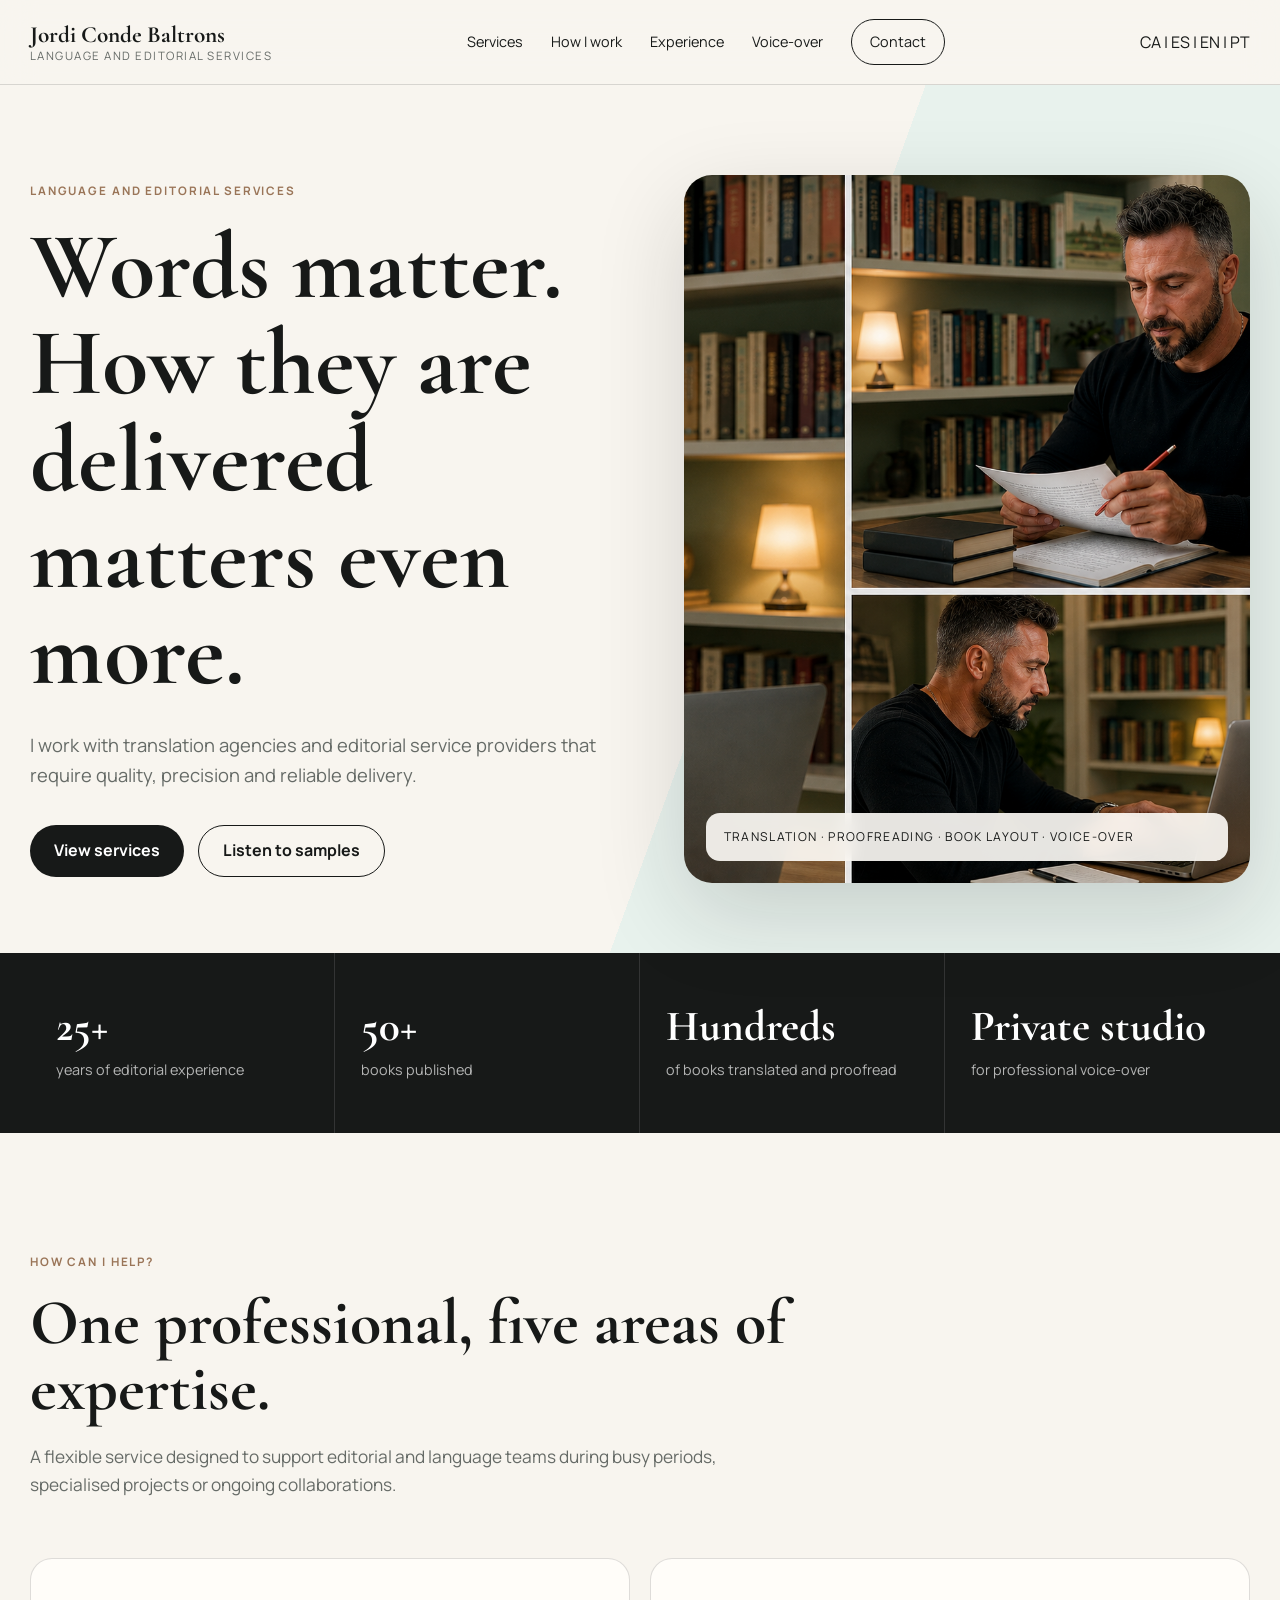
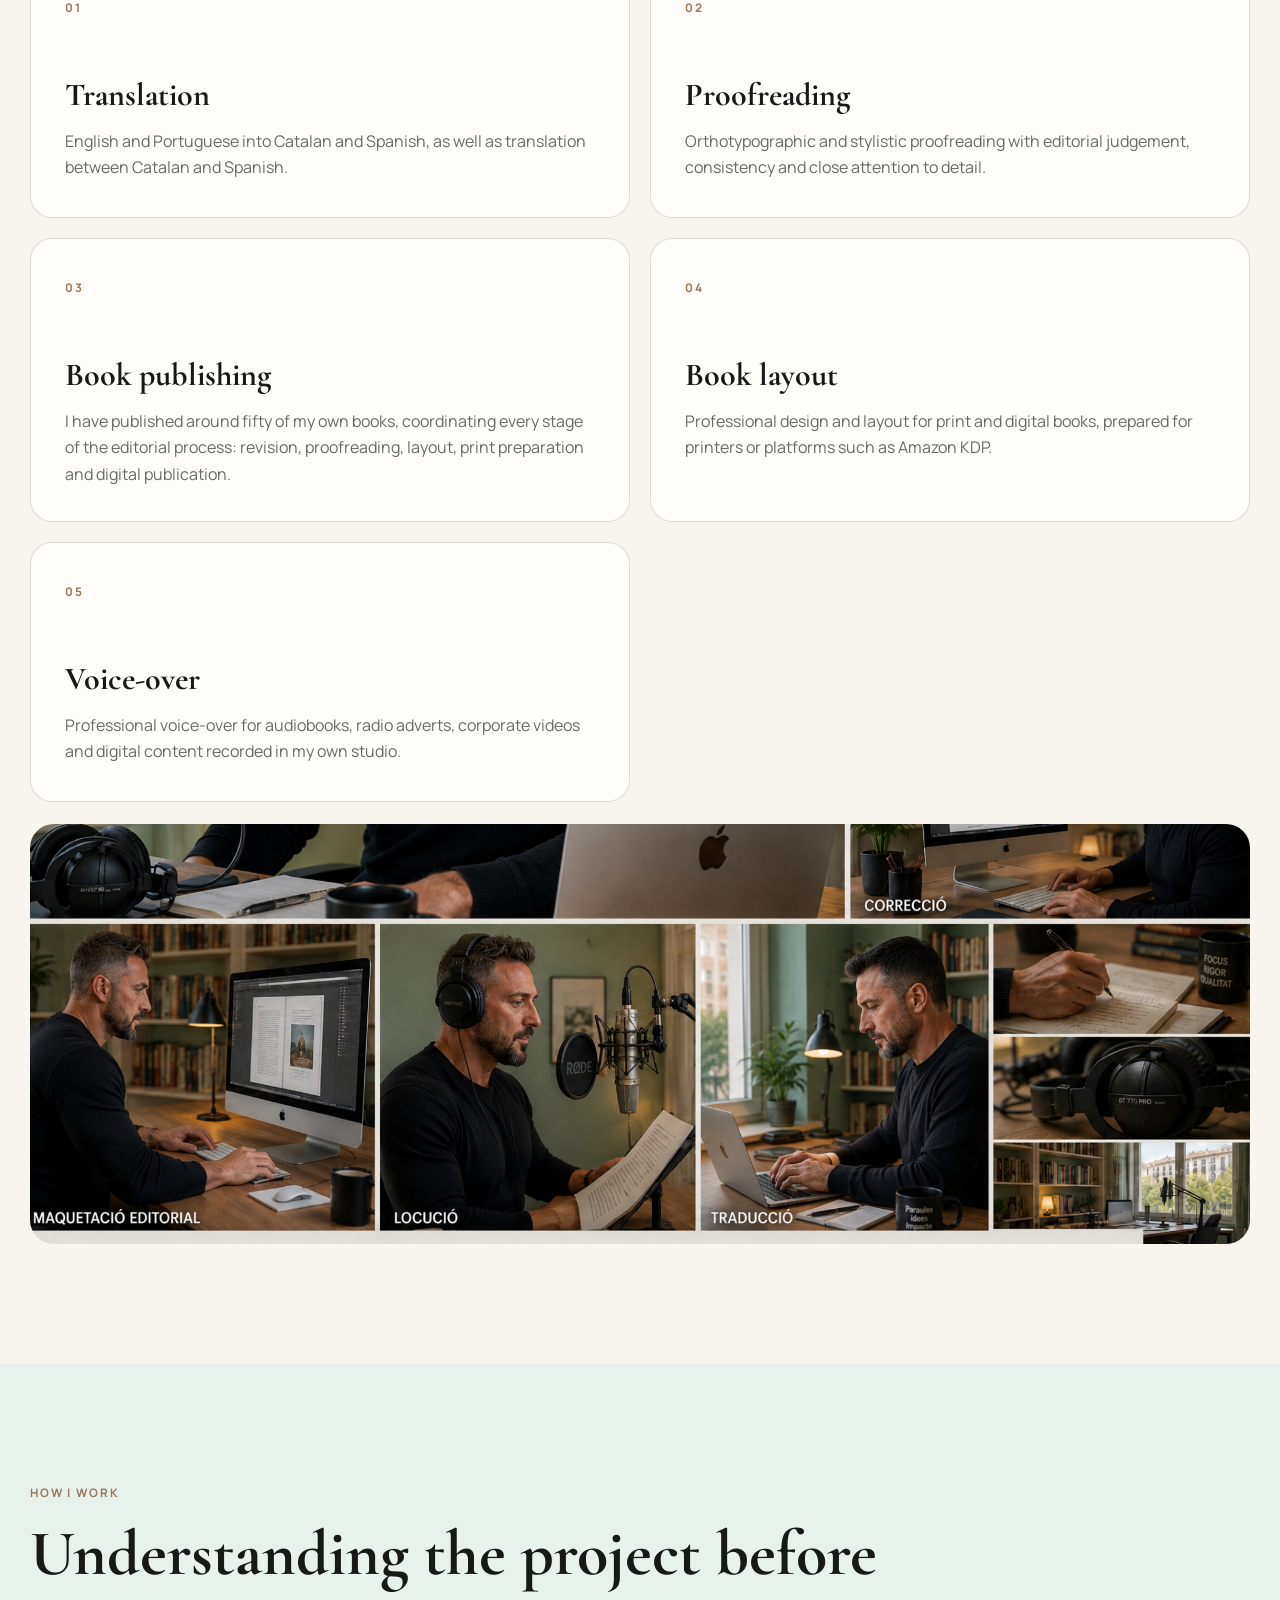
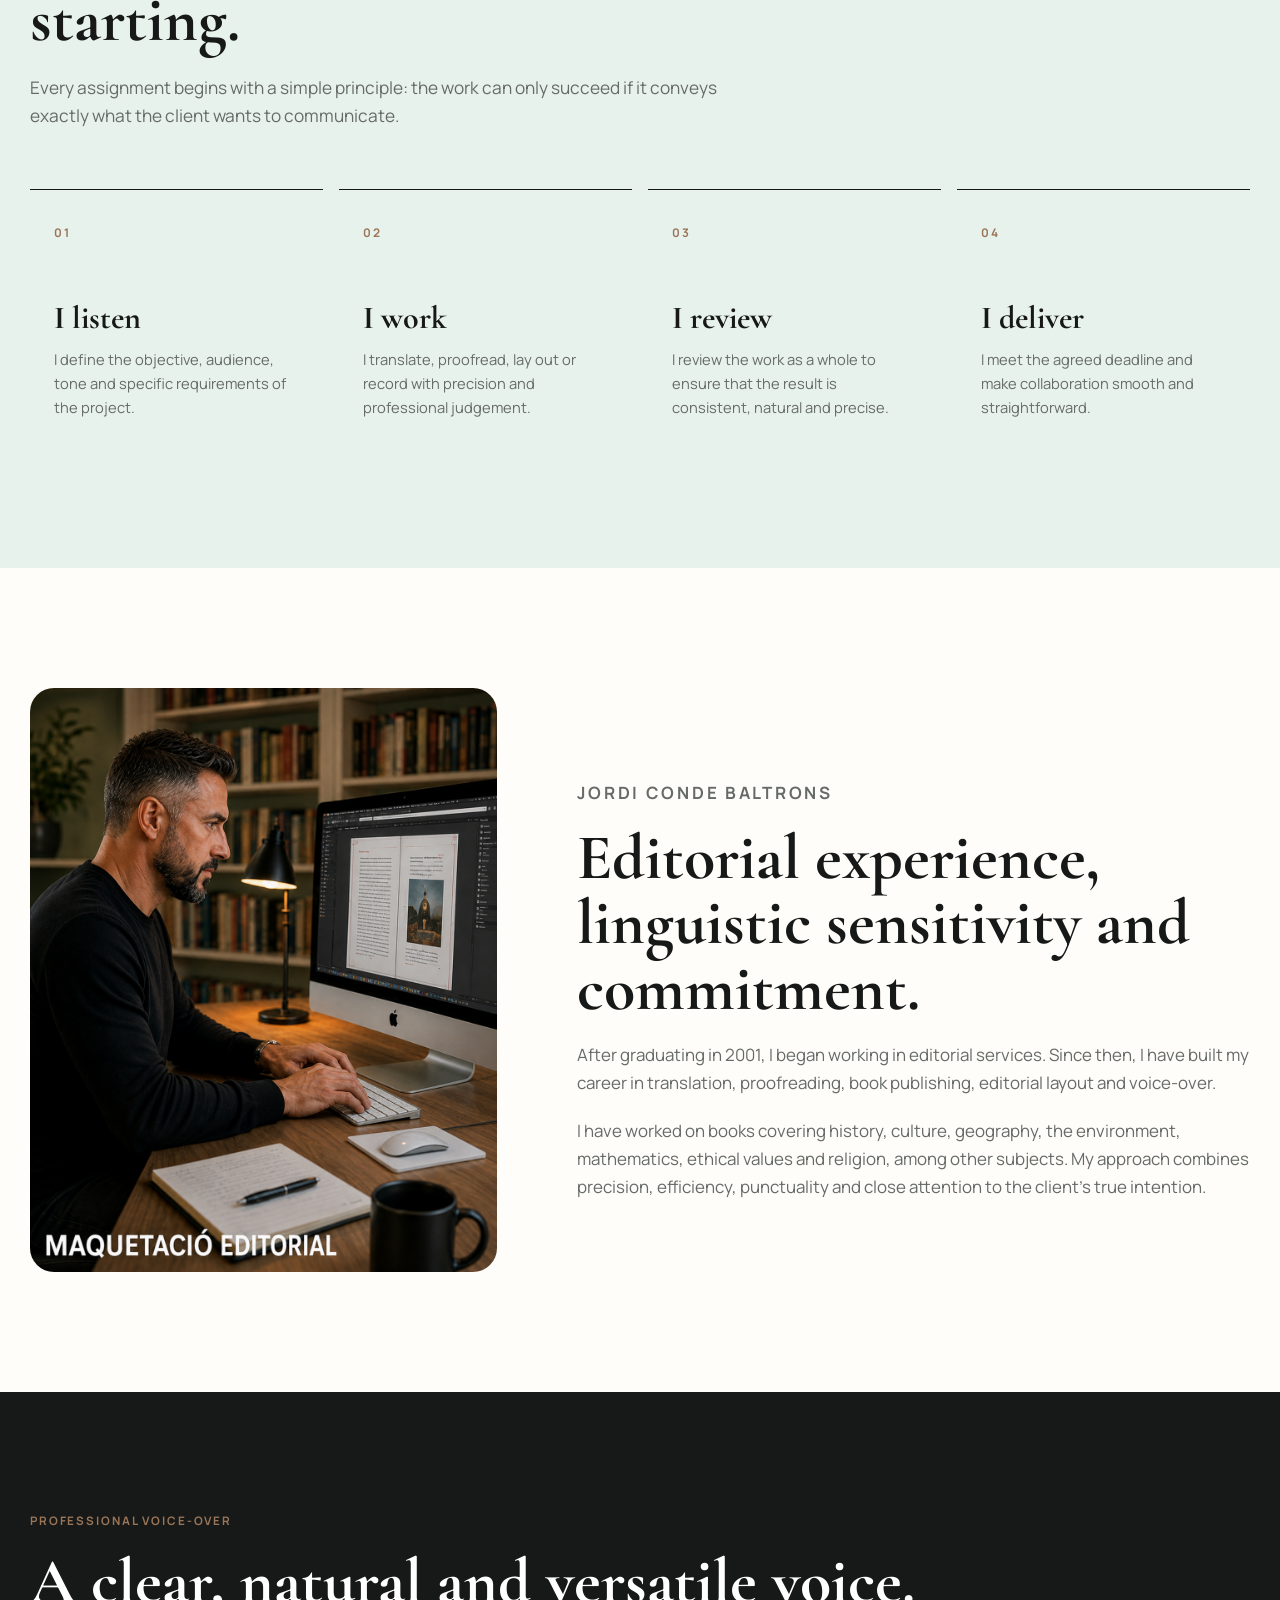
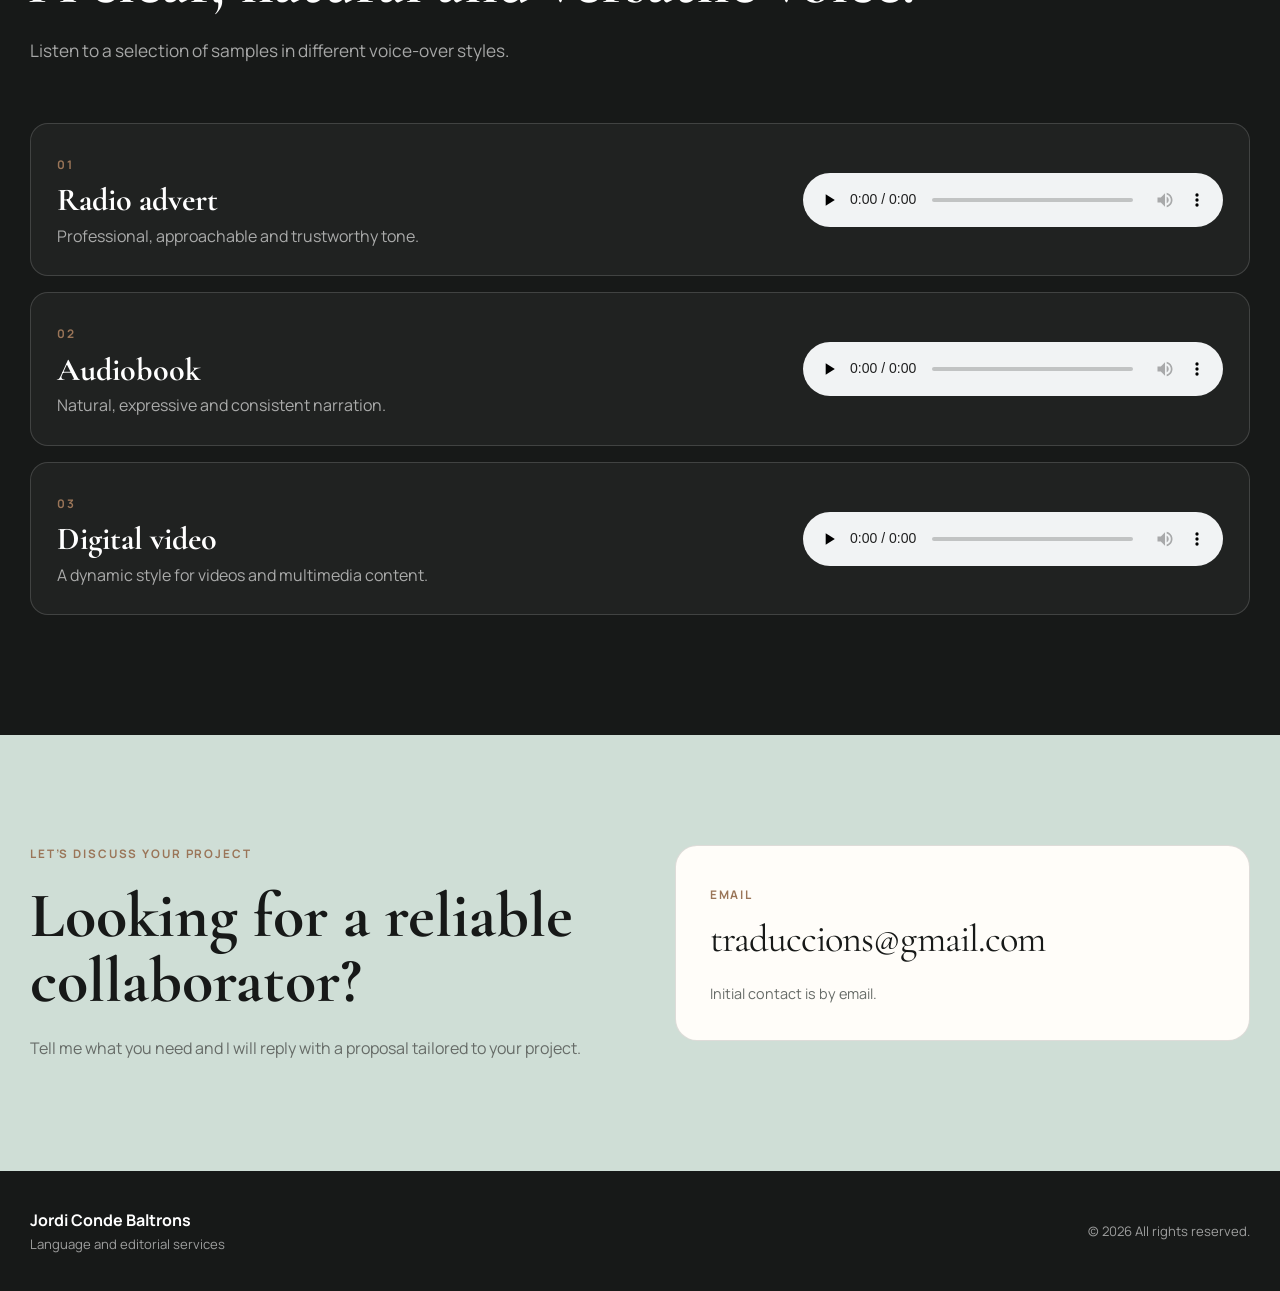
==== en/index.html @ 75cfbef2 "Add files via upload" ====
<!DOCTYPE html>

<html lang="en"><head><meta charset="utf-8"/><meta content="width=device-width,initial-scale=1" name="viewport"/><meta content="Jordi Conde Baltrons. Language and editorial services for agencies: translation, proofreading, book layout and professional voice-over." name="description"/><title>Jordi Conde Baltrons | Language and editorial services</title><link href="https://fonts.googleapis.com" rel="preconnect"/><link crossorigin="" href="https://fonts.gstatic.com" rel="preconnect"/><link href="https://fonts.googleapis.com/css2?family=Cormorant+Garamond:wght@500;600;700&amp;family=Manrope:wght@400;500;600;700&amp;display=swap" rel="stylesheet"/><link href="../styles.css" rel="stylesheet"/></head><body>
<header class="header"><div class="wrap nav"><a class="identity" href="#inici"><strong>Jordi Conde Baltrons</strong><span>Language and editorial services</span></a><button aria-expanded="false" aria-label="Open menu" class="menu-button">Menu</button><nav class="menu"><a href="#serveis">Services</a><a href="#metode">How I work</a><a href="#perfil-professional">Experience</a><a href="#veu">Voice-over</a><a class="menu-contact" href="#contacte">Contact</a></nav><div aria-label="Language selector" class="lang-selector"><a href="../index.html">CA</a> | <a href="../es/index.html">ES</a> | <a aria-current="page" class="active" href="index.html">EN</a> | <a href="../pt/index.html">PT</a></div></div></header>
<main><section class="hero" id="inici"><div class="wrap hero-grid"><div class="hero-copy reveal"><p class="kicker">Language and editorial services</p><h1>Words matter.<br/>How they are delivered matters even more.</h1><p class="hero-intro">I work with translation agencies and editorial service providers that require quality, precision and reliable delivery.</p><div class="actions"><a class="btn primary" href="#serveis">View services</a><a class="btn secondary" href="#veu">Listen to samples</a></div></div><figure class="hero-image reveal"><img alt="Jordi Conde Baltrons working in a voice-over and editing studio" src="../assets/hero-studio.png"/><figcaption>Translation · Proofreading · Book layout · Voice-over</figcaption></figure></div></section>
<section class="proof"><div class="wrap proof-grid"><article><strong>25+</strong><span>years of editorial experience</span></article><article><strong>50+</strong><span>books published</span></article><article><strong>Hundreds</strong><span>of books translated and proofread</span></article><article><strong>Private studio</strong><span>for professional voice-over</span></article></div></section>
<section class="section" id="serveis"><div class="wrap"><div class="section-head reveal"><p class="kicker">How can I help?</p><h2>One professional, five areas of expertise.</h2><p>A flexible service designed to support editorial and language teams during busy periods, specialised projects or ongoing collaborations.</p></div><div class="service-grid"><article class="service-card reveal"><span>01</span><h3>Translation</h3><p>English and Portuguese into Catalan and Spanish, as well as translation between Catalan and Spanish.</p></article><article class="service-card reveal"><span>02</span><h3>Proofreading</h3><p>Orthotypographic and stylistic proofreading with editorial judgement, consistency and close attention to detail.</p></article><article class="service-card reveal"><span>03</span><h3>Book publishing</h3><p>I have published around fifty of my own books, coordinating every stage of the editorial process: revision, proofreading, layout, print preparation and digital publication.</p></article><article class="service-card reveal"><span>04</span><h3>Book layout</h3><p>Professional design and layout for print and digital books, prepared for printers or platforms such as Amazon KDP.</p></article><article class="service-card reveal"><span>05</span><h3>Voice-over</h3><p>Professional voice-over for audiobooks, radio adverts, corporate videos and digital content recorded in my own studio.</p></article></div><figure class="wide-image reveal"><img alt="Translation, proofreading, book layout and voice-over" src="../assets/services-collage.png"/></figure></div></section>
<section class="section method" id="metode"><div class="wrap"><div class="section-head reveal"><p class="kicker">How I work</p><h2>Understanding the project before starting.</h2><p>Every assignment begins with a simple principle: the work can only succeed if it conveys exactly what the client wants to communicate.</p></div><div class="steps"><article class="step reveal"><span>01</span><h3>I listen</h3><p>I define the objective, audience, tone and specific requirements of the project.</p></article><article class="step reveal"><span>02</span><h3>I work</h3><p>I translate, proofread, lay out or record with precision and professional judgement.</p></article><article class="step reveal"><span>03</span><h3>I review</h3><p>I review the work as a whole to ensure that the result is consistent, natural and precise.</p></article><article class="step reveal"><span>04</span><h3>I deliver</h3><p>I meet the agreed deadline and make collaboration smooth and straightforward.</p></article></div></div></section>
<section class="section about" id="perfil-professional"><div class="wrap about-grid"><figure class="portrait reveal"><img alt="Jordi Conde Baltrons working on an editorial project" src="../assets/jordi-portrait.png"/></figure><div class="about-copy reveal"><p class="kicker">Jordi Conde Baltrons</p><h2>Editorial experience, linguistic sensitivity and commitment.</h2><p>After graduating in 2001, I began working in editorial services. Since then, I have built my career in translation, proofreading, book publishing, editorial layout and voice-over.</p><p>I have worked on books covering history, culture, geography, the environment, mathematics, ethical values and religion, among other subjects. My approach combines precision, efficiency, punctuality and close attention to the client’s true intention.</p></div></div></section>
<section class="section voice" id="veu"><div class="wrap"><div class="section-head reveal"><p class="kicker">Professional voice-over</p><h2>A clear, natural and versatile voice.</h2><p>Listen to a selection of samples in different voice-over styles.</p></div><div class="audio-grid"><article class="audio-card reveal"><div><span>01</span><h3>Radio advert</h3><p>Professional, approachable and trustworthy tone.</p></div><audio controls="" preload="none"><source src="../audio/radio.mp3" type="audio/mpeg"/></audio></article><article class="audio-card reveal"><div><span>02</span><h3>Audiobook</h3><p>Natural, expressive and consistent narration.</p></div><audio controls="" preload="none"><source src="../audio/audiollibre.mp3" type="audio/mpeg"/></audio></article><article class="audio-card reveal"><div><span>03</span><h3>Digital video</h3><p>A dynamic style for videos and multimedia content.</p></div><audio controls="" preload="none"><source src="../audio/videodigital.mp3" type="audio/mpeg"/></audio></article></div></div></section>
<section class="contact" id="contacte"><div class="wrap contact-grid"><div class="reveal"><p class="kicker">Let’s discuss your project</p><h2>Looking for a reliable collaborator?</h2><p>Tell me what you need and I will reply with a proposal tailored to your project.</p></div><div class="contact-card reveal"><span>Email</span><a href="mailto:traduccions@gmail.com">traduccions@gmail.com</a><p>Initial contact is by email.</p></div></div></section></main>
<footer><div class="wrap footer-inner"><div><strong>Jordi Conde Baltrons</strong><span>Language and editorial services</span></div><p>© <span id="year"></span> All rights reserved.</p></div></footer><script src="../script.js"></script></body></html>
---- styles.css ----
:root{--mint:#e8f2ed;--mint-deep:#cfded6;--paper:#f8f5ef;--white:#fffdf9;--ink:#171918;--muted:#666b67;--bronze:#9a7558;--line:rgba(23,25,24,.14);--max:1220px}*{box-sizing:border-box;margin:0;padding:0}html{scroll-behavior:smooth}body{font-family:Manrope,system-ui,sans-serif;background:var(--paper);color:var(--ink);line-height:1.65}img{display:block;width:100%}a{color:inherit;text-decoration:none}.wrap{width:min(calc(100% - 40px),var(--max));margin:auto}.header{position:sticky;top:0;z-index:50;background:rgba(248,245,239,.88);backdrop-filter:blur(16px);border-bottom:1px solid var(--line)}.nav{min-height:84px;display:flex;justify-content:space-between;align-items:center;gap:30px}.identity{display:flex;flex-direction:column;line-height:1.15}.identity strong{font-family:"Cormorant Garamond",serif;font-size:1.45rem}.identity span{font-size:.72rem;text-transform:uppercase;letter-spacing:.13em;color:var(--muted)}.menu{display:flex;align-items:center;gap:28px;font-size:.9rem}.menu a{transition:.2s}.menu a:hover{color:var(--bronze)}.menu-contact{border:1px solid var(--ink);border-radius:999px;padding:10px 18px}.menu-button{display:none;background:transparent;border:0;font:inherit;font-weight:700}.hero{padding:90px 0 70px;background:linear-gradient(110deg,var(--paper) 0 58%,var(--mint) 58% 100%)}.hero-grid{display:grid;grid-template-columns:1.02fr .98fr;gap:64px;align-items:center}.kicker{text-transform:uppercase;letter-spacing:.16em;font-weight:700;font-size:.73rem;color:var(--bronze);margin-bottom:18px}h1,h2,h3{font-family:"Cormorant Garamond",serif;line-height:1.02}h1{font-size:clamp(3.8rem,7.4vw,7.3rem);max-width:840px;margin-bottom:28px}h2{font-size:clamp(2.8rem,5vw,5rem);max-width:890px}h3{font-size:2rem}.hero-intro{font-size:1.15rem;color:var(--muted);max-width:650px}.actions{display:flex;gap:14px;flex-wrap:wrap;margin-top:34px}.btn{display:inline-flex;align-items:center;justify-content:center;min-height:52px;padding:0 24px;border-radius:999px;font-weight:700;transition:.2s}.btn:hover{transform:translateY(-2px)}.primary{background:var(--ink);color:white}.secondary{border:1px solid var(--ink)}.hero-image{position:relative}.hero-image img{aspect-ratio:4/5;object-fit:cover;border-radius:28px;box-shadow:0 30px 90px rgba(23,25,24,.16)}.hero-image figcaption{position:absolute;left:22px;right:22px;bottom:22px;background:rgba(255,253,249,.9);backdrop-filter:blur(8px);padding:14px 18px;border-radius:14px;font-size:.76rem;text-transform:uppercase;letter-spacing:.11em}.proof{background:var(--ink);color:white}.proof-grid{display:grid;grid-template-columns:repeat(4,1fr)}.proof article{min-height:180px;padding:38px 26px;border-right:1px solid rgba(255,255,255,.12);display:flex;flex-direction:column;justify-content:center}.proof article:last-child{border-right:0}.proof strong{font-family:"Cormorant Garamond",serif;font-size:2.7rem;line-height:1}.proof span{margin-top:10px;color:rgba(255,255,255,.68);font-size:.9rem}.section{padding:120px 0}.section-head{max-width:900px;margin-bottom:58px}.section-head>p:last-child{max-width:700px;margin-top:22px;color:var(--muted);font-size:1.08rem}.service-grid{display:grid;grid-template-columns:repeat(2,1fr);gap:20px}.service-card{background:var(--white);border:1px solid var(--line);border-radius:22px;padding:34px;min-height:260px}.service-card>span,.step>span,.audio-card span{font-size:.74rem;letter-spacing:.14em;color:var(--bronze);font-weight:700}.service-card h3{margin:60px 0 16px}.service-card p{color:var(--muted)}.wide-image{margin-top:22px;border-radius:24px;overflow:hidden}.wide-image img{height:420px;object-fit:cover}.method{background:var(--mint)}.steps{display:grid;grid-template-columns:repeat(4,1fr);gap:16px}.step{padding:28px 24px;border-top:1px solid var(--ink)}.step h3{margin:58px 0 12px}.step p{color:var(--muted);font-size:.92rem}.about{background:var(--white)}.about-grid{display:grid;grid-template-columns:.82fr 1.18fr;gap:80px;align-items:center}.portrait img{aspect-ratio:4/5;object-fit:cover;border-radius:24px}.about-copy p{font-size:1.06rem;color:var(--muted);margin-top:20px}.about-copy a{text-decoration:underline;text-underline-offset:3px}.voice{background:var(--ink);color:white}.voice .section-head>p:last-child{color:rgba(255,255,255,.62)}.audio-grid{display:grid;gap:16px}.audio-card{display:grid;grid-template-columns:1fr minmax(280px,420px);gap:30px;align-items:center;border:1px solid rgba(255,255,255,.15);border-radius:18px;padding:26px;background:rgba(255,255,255,.04)}.audio-card h3{margin:8px 0 6px}.audio-card p{color:rgba(255,255,255,.62)}audio{width:100%}.contact{padding:110px 0;background:var(--mint-deep)}.contact-grid{display:grid;grid-template-columns:1fr 1fr;gap:70px;align-items:start}.contact-grid>div>p:last-child{margin-top:22px;max-width:610px;color:var(--muted)}.contact-card{background:var(--white);border:1px solid var(--line);border-radius:22px;padding:34px}.contact-card span{font-size:.74rem;text-transform:uppercase;letter-spacing:.14em;color:var(--bronze);font-weight:700}.contact-card a{font-family:"Cormorant Garamond",serif;font-size:clamp(1.45rem,3vw,3rem);line-height:1.08;letter-spacing:-.025em;display:block;margin:12px 0 18px;white-space:nowrap}.contact-card p{color:var(--muted);font-size:.9rem}footer{background:var(--ink);color:white}.footer-inner{min-height:120px;display:flex;align-items:center;justify-content:space-between;gap:30px}.footer-inner div{display:flex;flex-direction:column}.footer-inner span,.footer-inner p{color:rgba(255,255,255,.58);font-size:.82rem}.reveal{opacity:0;transform:translateY(18px);transition:opacity .75s ease,transform .75s ease}.reveal.visible{opacity:1;transform:none}@media(max-width:900px){.hero{background:var(--paper)}.hero-grid,.about-grid,.contact-grid{grid-template-columns:1fr}.proof-grid{grid-template-columns:repeat(2,1fr)}.service-grid{grid-template-columns:1fr}.steps{grid-template-columns:repeat(2,1fr)}.audio-card{grid-template-columns:1fr}.menu{display:none;position:absolute;top:88px;left:20px;right:20px;flex-direction:column;align-items:stretch;background:var(--white);border:1px solid var(--line);padding:22px;border-radius:18px}.menu.open{display:flex}.menu-button{display:block}}@media(max-width:560px){.wrap{width:min(calc(100% - 28px),var(--max))}.hero,.section{padding:78px 0}h1{font-size:3.7rem}.proof-grid,.steps{grid-template-columns:1fr}.proof article{border-right:0;border-bottom:1px solid rgba(255,255,255,.12)}.proof article:last-child{border-bottom:0}.wide-image img{height:280px}.footer-inner{flex-direction:column;justify-content:center;text-align:center}}

@media(max-width:420px){.contact-card a{font-size:1.22rem;letter-spacing:-.035em}}
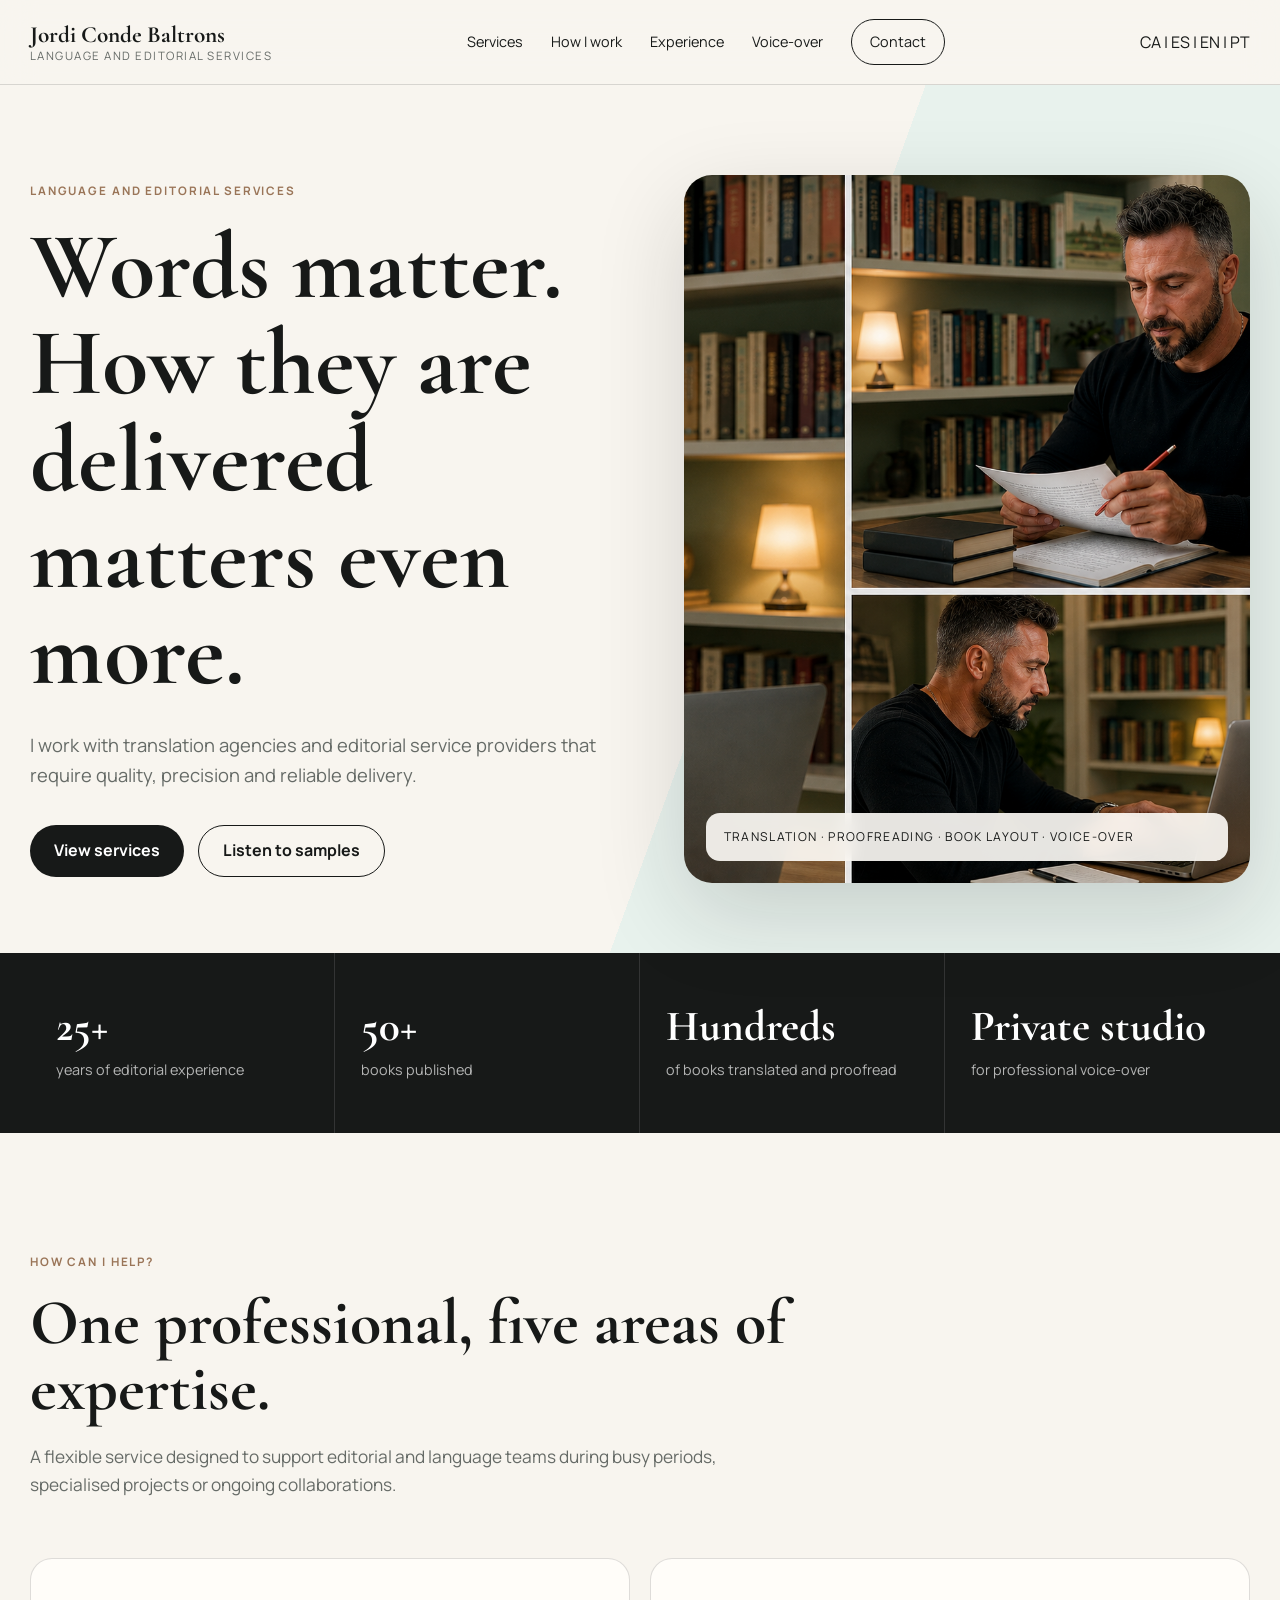
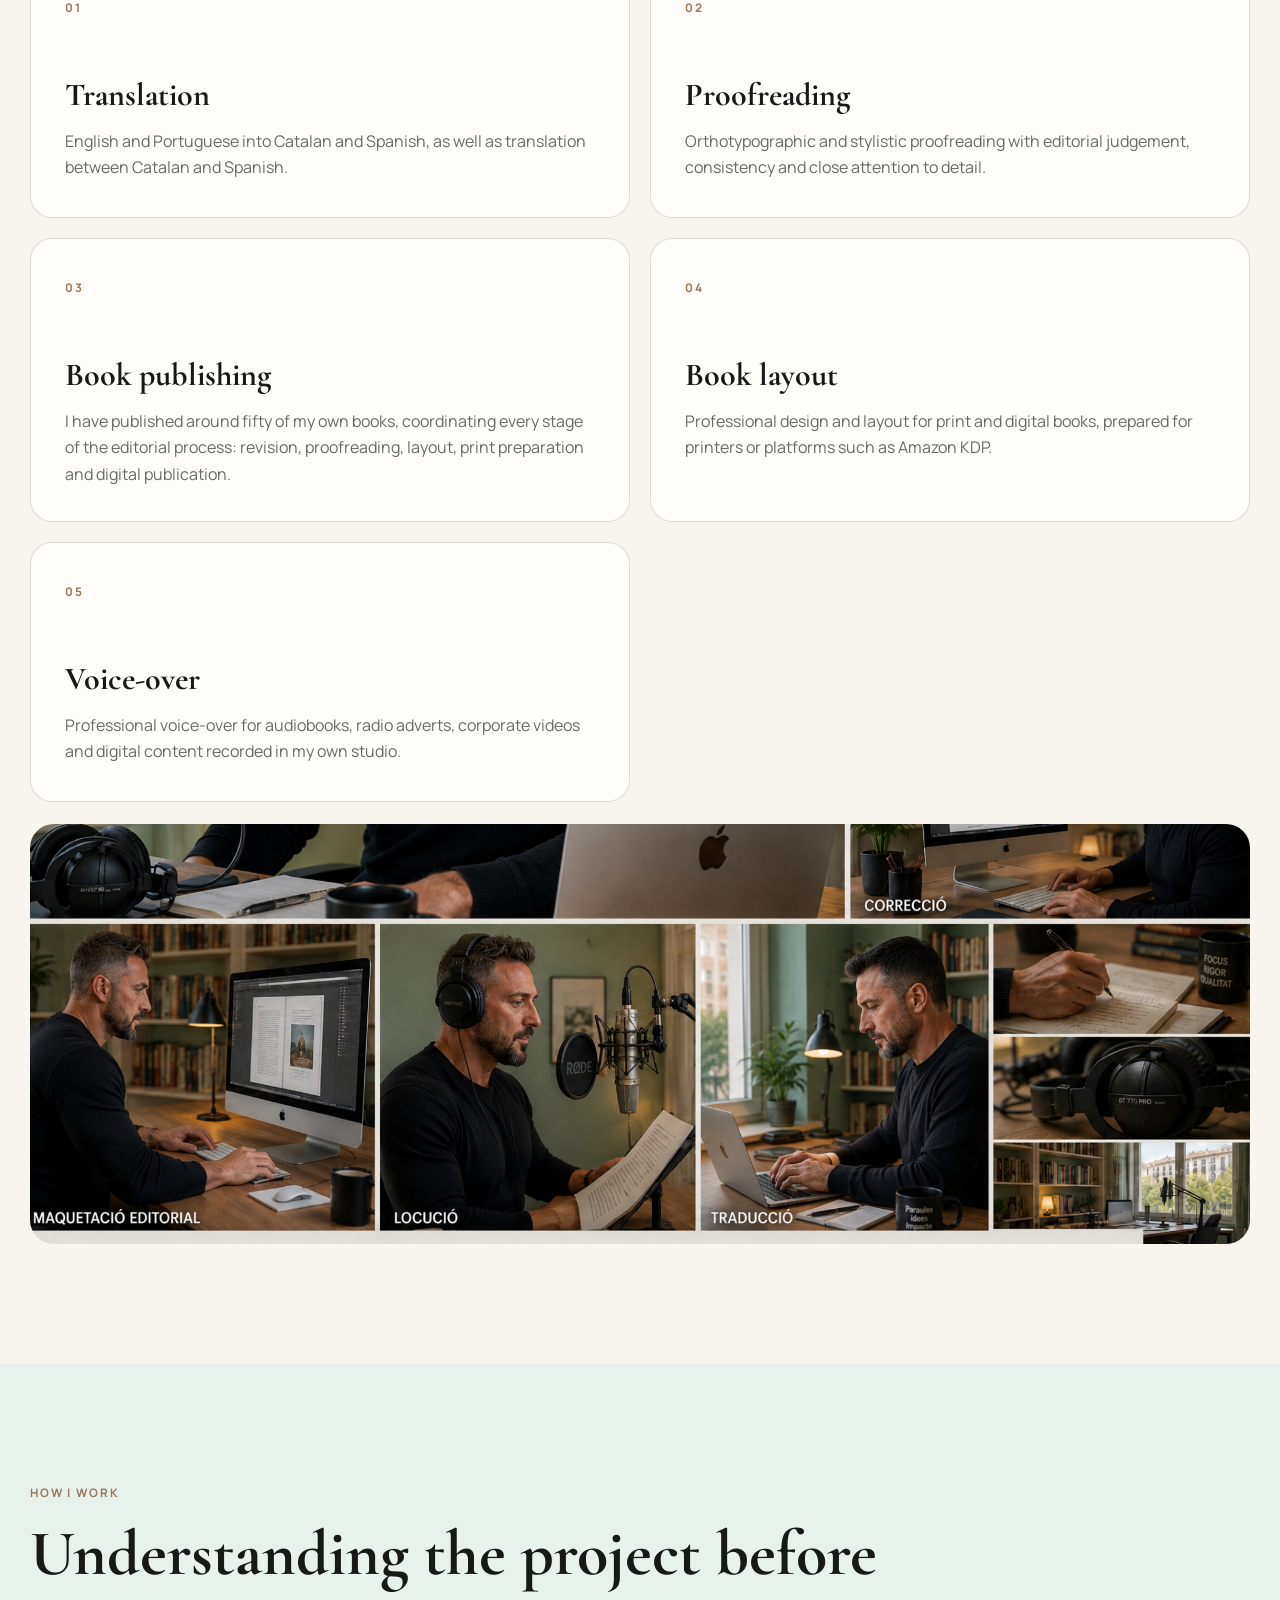
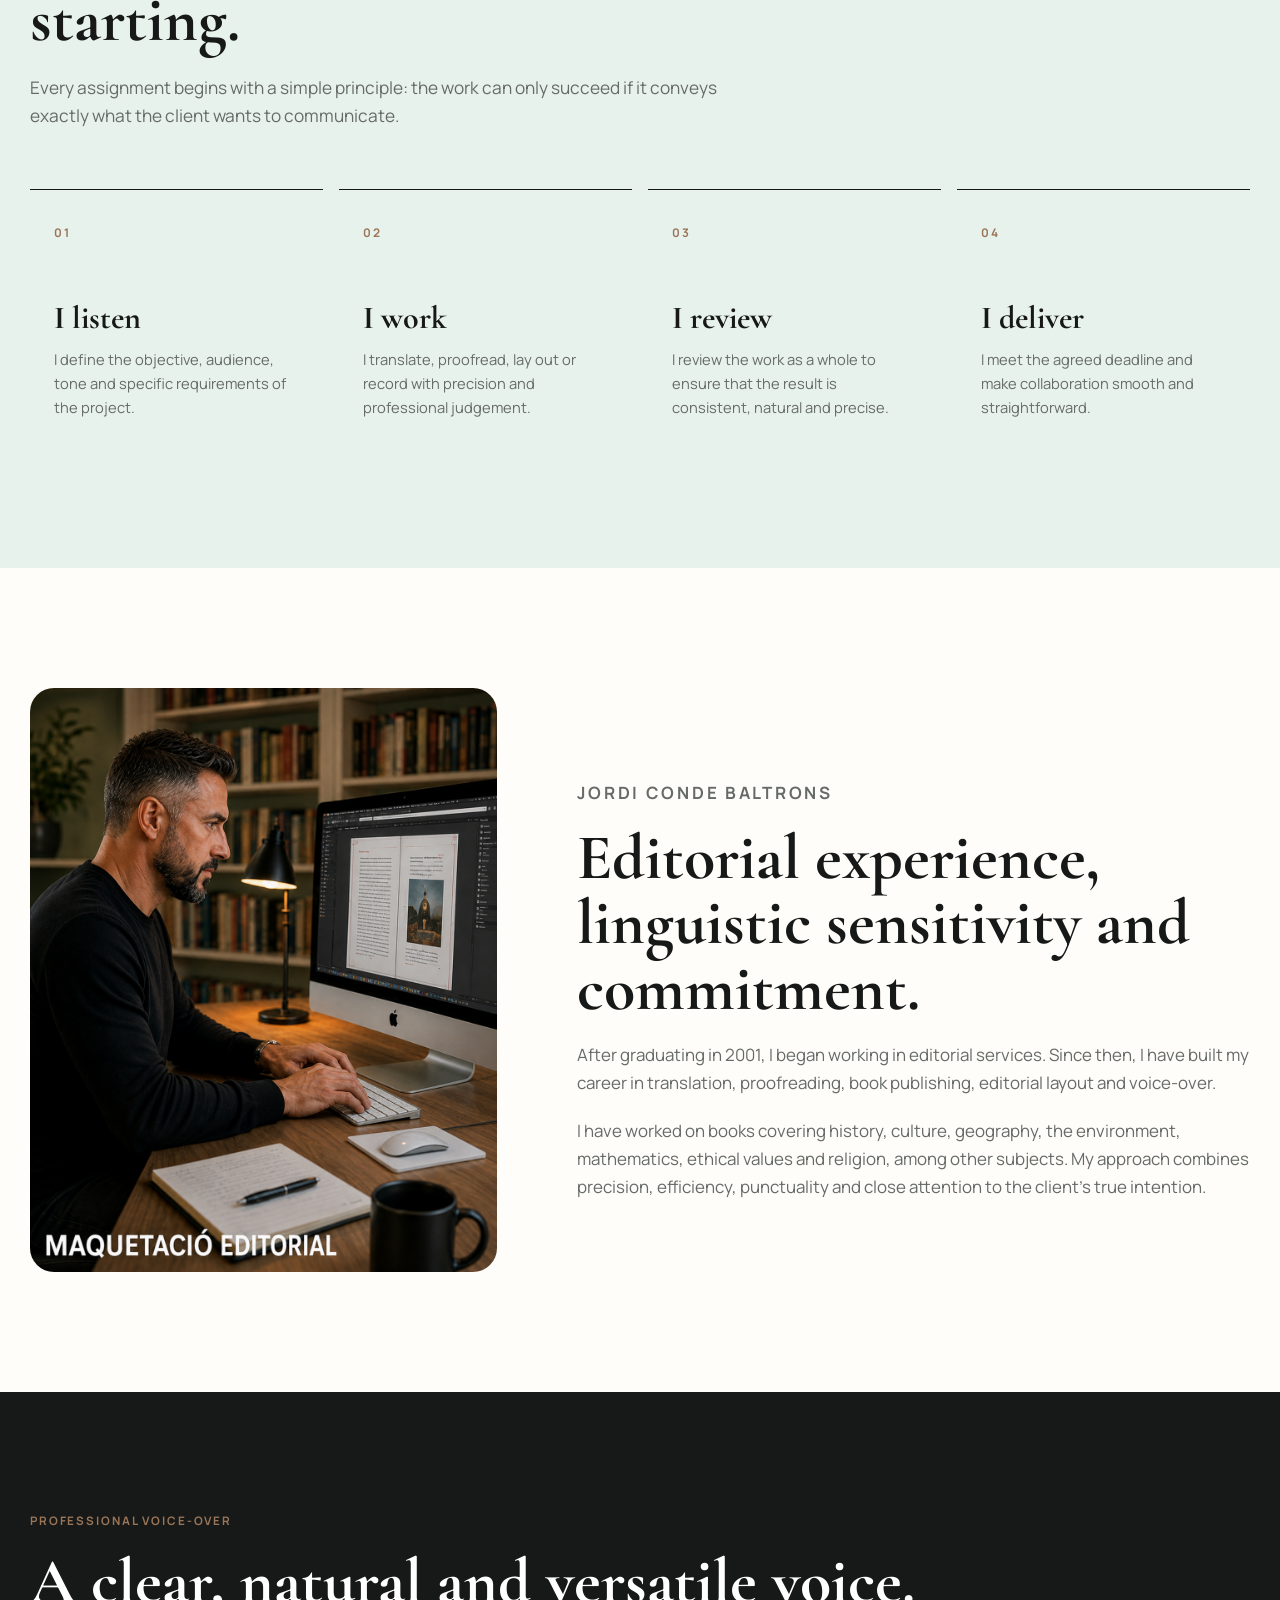
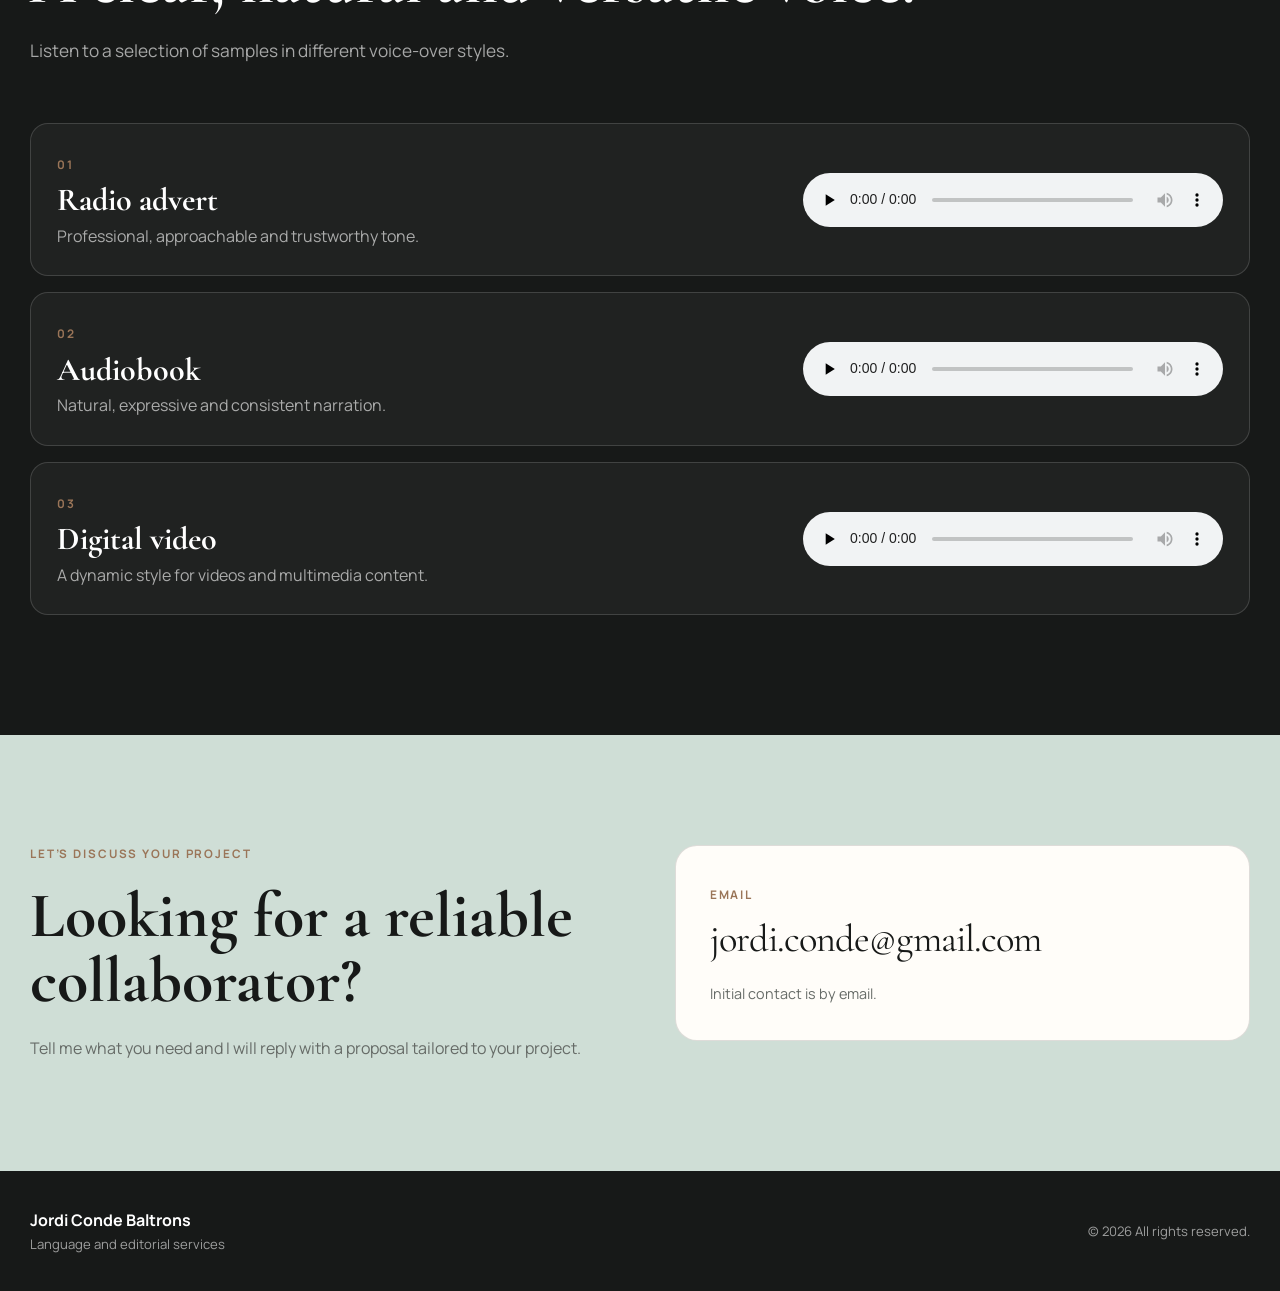
==== commit fcf07e72: "Add files via upload" ====
--- a/en/index.html
+++ b/en/index.html
@@ -8,5 +8,5 @@
 <section class="section method" id="metode"><div class="wrap"><div class="section-head reveal"><p class="kicker">How I work</p><h2>Understanding the project before starting.</h2><p>Every assignment begins with a simple principle: the work can only succeed if it conveys exactly what the client wants to communicate.</p></div><div class="steps"><article class="step reveal"><span>01</span><h3>I listen</h3><p>I define the objective, audience, tone and specific requirements of the project.</p></article><article class="step reveal"><span>02</span><h3>I work</h3><p>I translate, proofread, lay out or record with precision and professional judgement.</p></article><article class="step reveal"><span>03</span><h3>I review</h3><p>I review the work as a whole to ensure that the result is consistent, natural and precise.</p></article><article class="step reveal"><span>04</span><h3>I deliver</h3><p>I meet the agreed deadline and make collaboration smooth and straightforward.</p></article></div></div></section>
 <section class="section about" id="perfil-professional"><div class="wrap about-grid"><figure class="portrait reveal"><img alt="Jordi Conde Baltrons working on an editorial project" src="../assets/jordi-portrait.png"/></figure><div class="about-copy reveal"><p class="kicker">Jordi Conde Baltrons</p><h2>Editorial experience, linguistic sensitivity and commitment.</h2><p>After graduating in 2001, I began working in editorial services. Since then, I have built my career in translation, proofreading, book publishing, editorial layout and voice-over.</p><p>I have worked on books covering history, culture, geography, the environment, mathematics, ethical values and religion, among other subjects. My approach combines precision, efficiency, punctuality and close attention to the client’s true intention.</p></div></div></section>
 <section class="section voice" id="veu"><div class="wrap"><div class="section-head reveal"><p class="kicker">Professional voice-over</p><h2>A clear, natural and versatile voice.</h2><p>Listen to a selection of samples in different voice-over styles.</p></div><div class="audio-grid"><article class="audio-card reveal"><div><span>01</span><h3>Radio advert</h3><p>Professional, approachable and trustworthy tone.</p></div><audio controls="" preload="none"><source src="../audio/radio.mp3" type="audio/mpeg"/></audio></article><article class="audio-card reveal"><div><span>02</span><h3>Audiobook</h3><p>Natural, expressive and consistent narration.</p></div><audio controls="" preload="none"><source src="../audio/audiollibre.mp3" type="audio/mpeg"/></audio></article><article class="audio-card reveal"><div><span>03</span><h3>Digital video</h3><p>A dynamic style for videos and multimedia content.</p></div><audio controls="" preload="none"><source src="../audio/videodigital.mp3" type="audio/mpeg"/></audio></article></div></div></section>
-<section class="contact" id="contacte"><div class="wrap contact-grid"><div class="reveal"><p class="kicker">Let’s discuss your project</p><h2>Looking for a reliable collaborator?</h2><p>Tell me what you need and I will reply with a proposal tailored to your project.</p></div><div class="contact-card reveal"><span>Email</span><a href="mailto:traduccions@gmail.com">traduccions@gmail.com</a><p>Initial contact is by email.</p></div></div></section></main>
+<section class="contact" id="contacte"><div class="wrap contact-grid"><div class="reveal"><p class="kicker">Let’s discuss your project</p><h2>Looking for a reliable collaborator?</h2><p>Tell me what you need and I will reply with a proposal tailored to your project.</p></div><div class="contact-card reveal"><span>Email</span><a href="mailto:jordi.conde@gmail.com">jordi.conde@gmail.com</a><p>Initial contact is by email.</p></div></div></section></main>
 <footer><div class="wrap footer-inner"><div><strong>Jordi Conde Baltrons</strong><span>Language and editorial services</span></div><p>© <span id="year"></span> All rights reserved.</p></div></footer><script src="../script.js"></script></body></html>
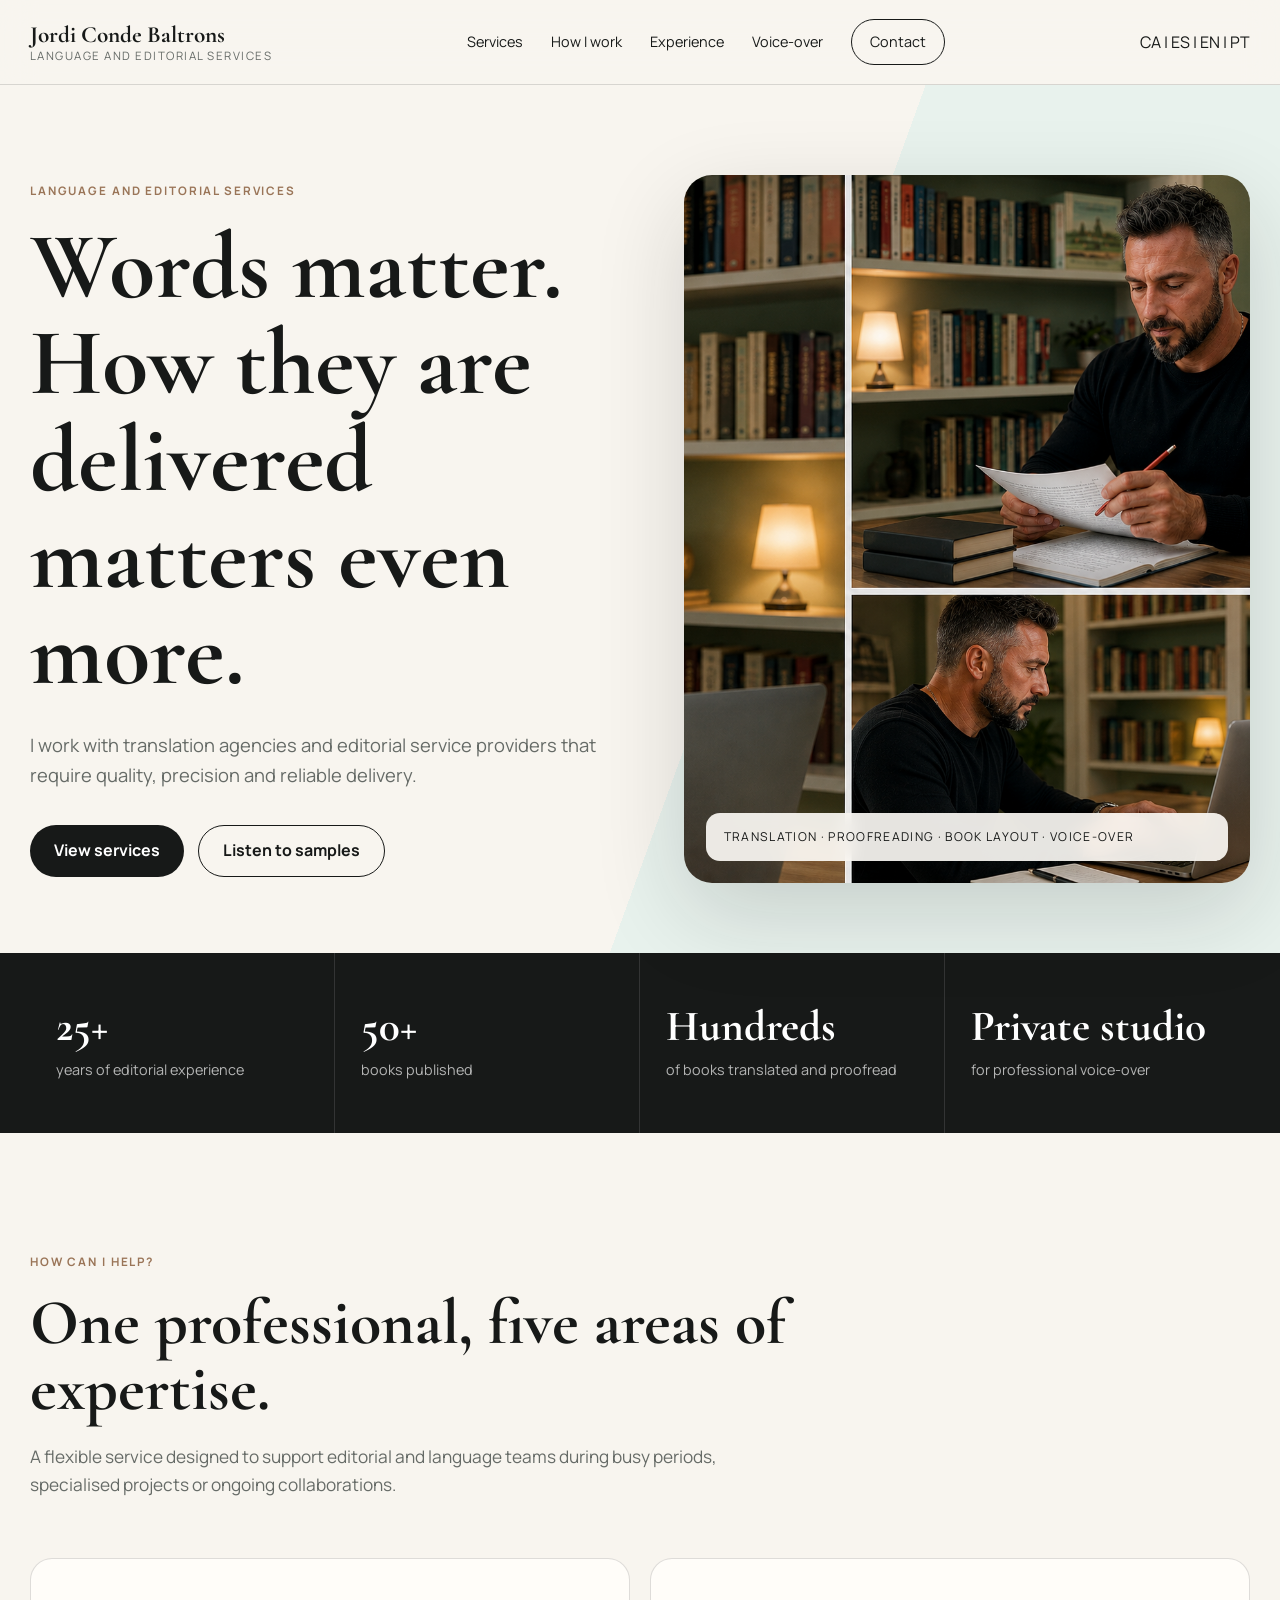
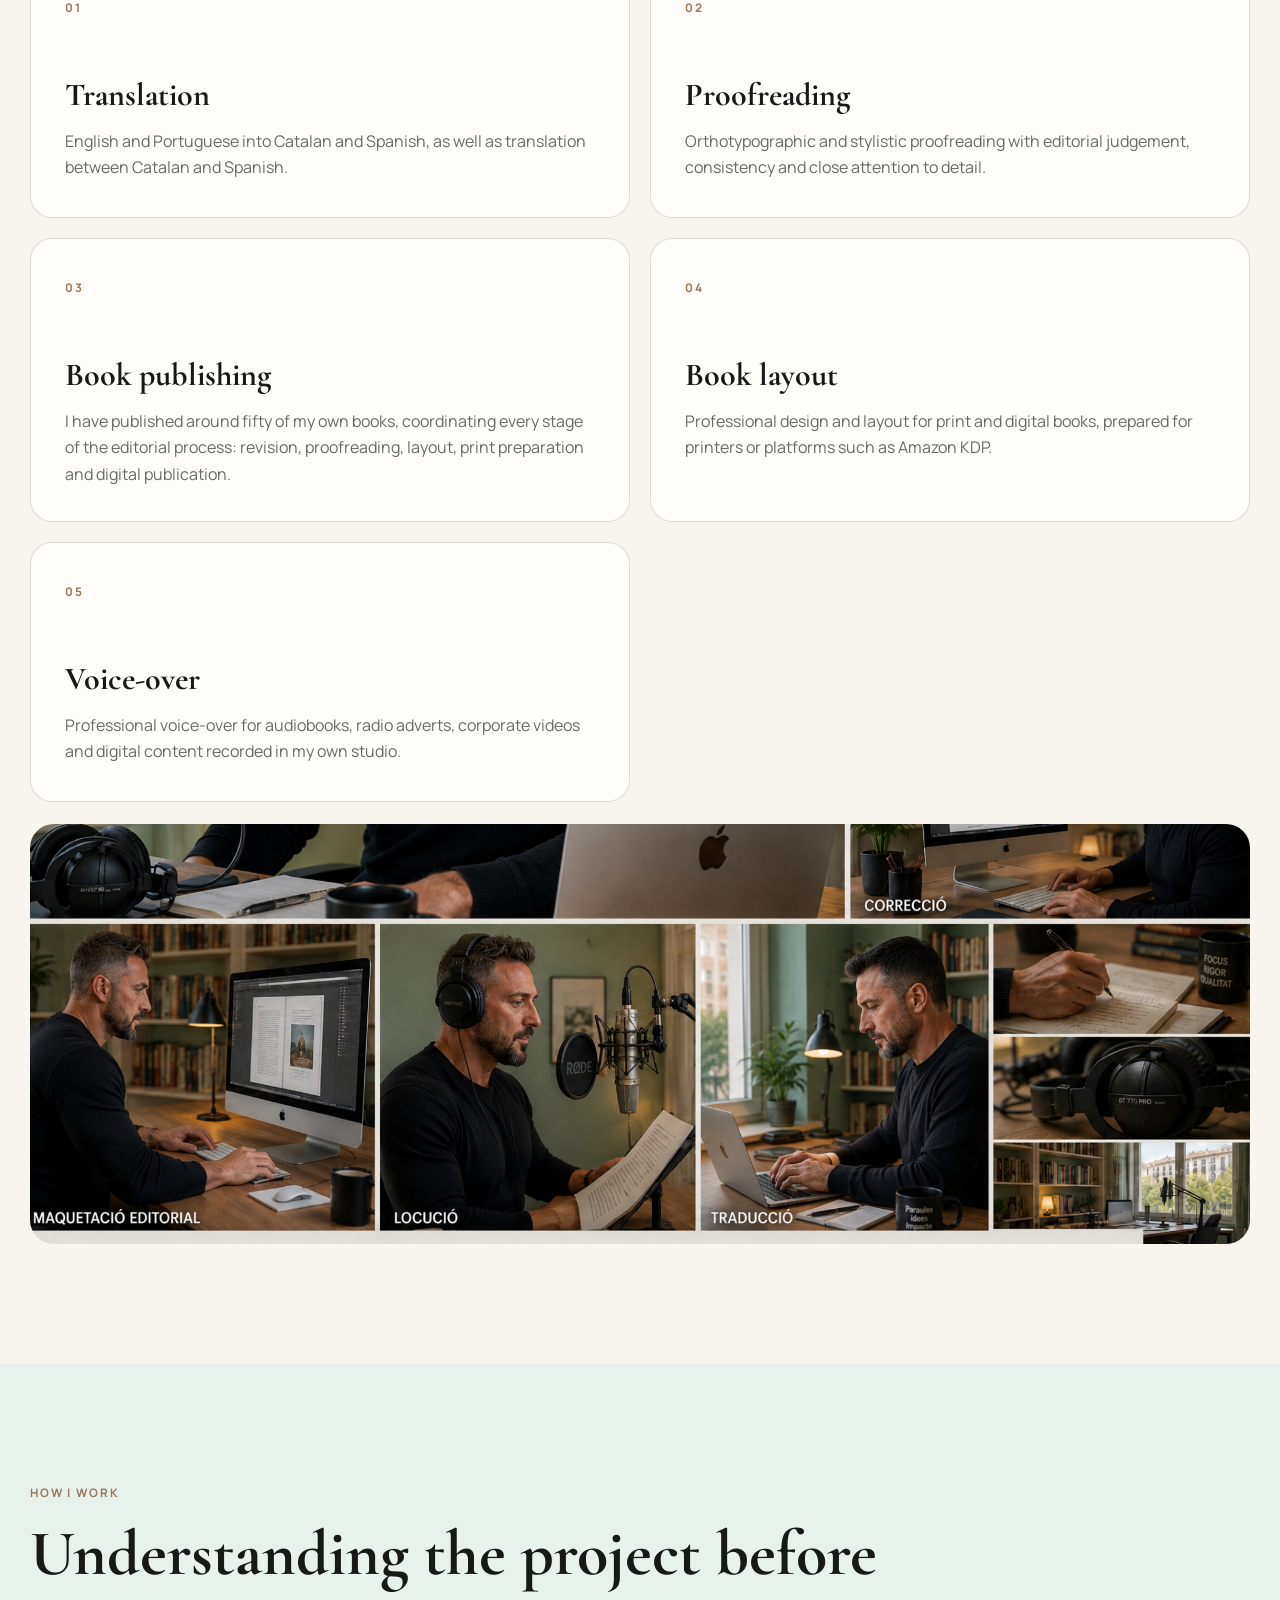
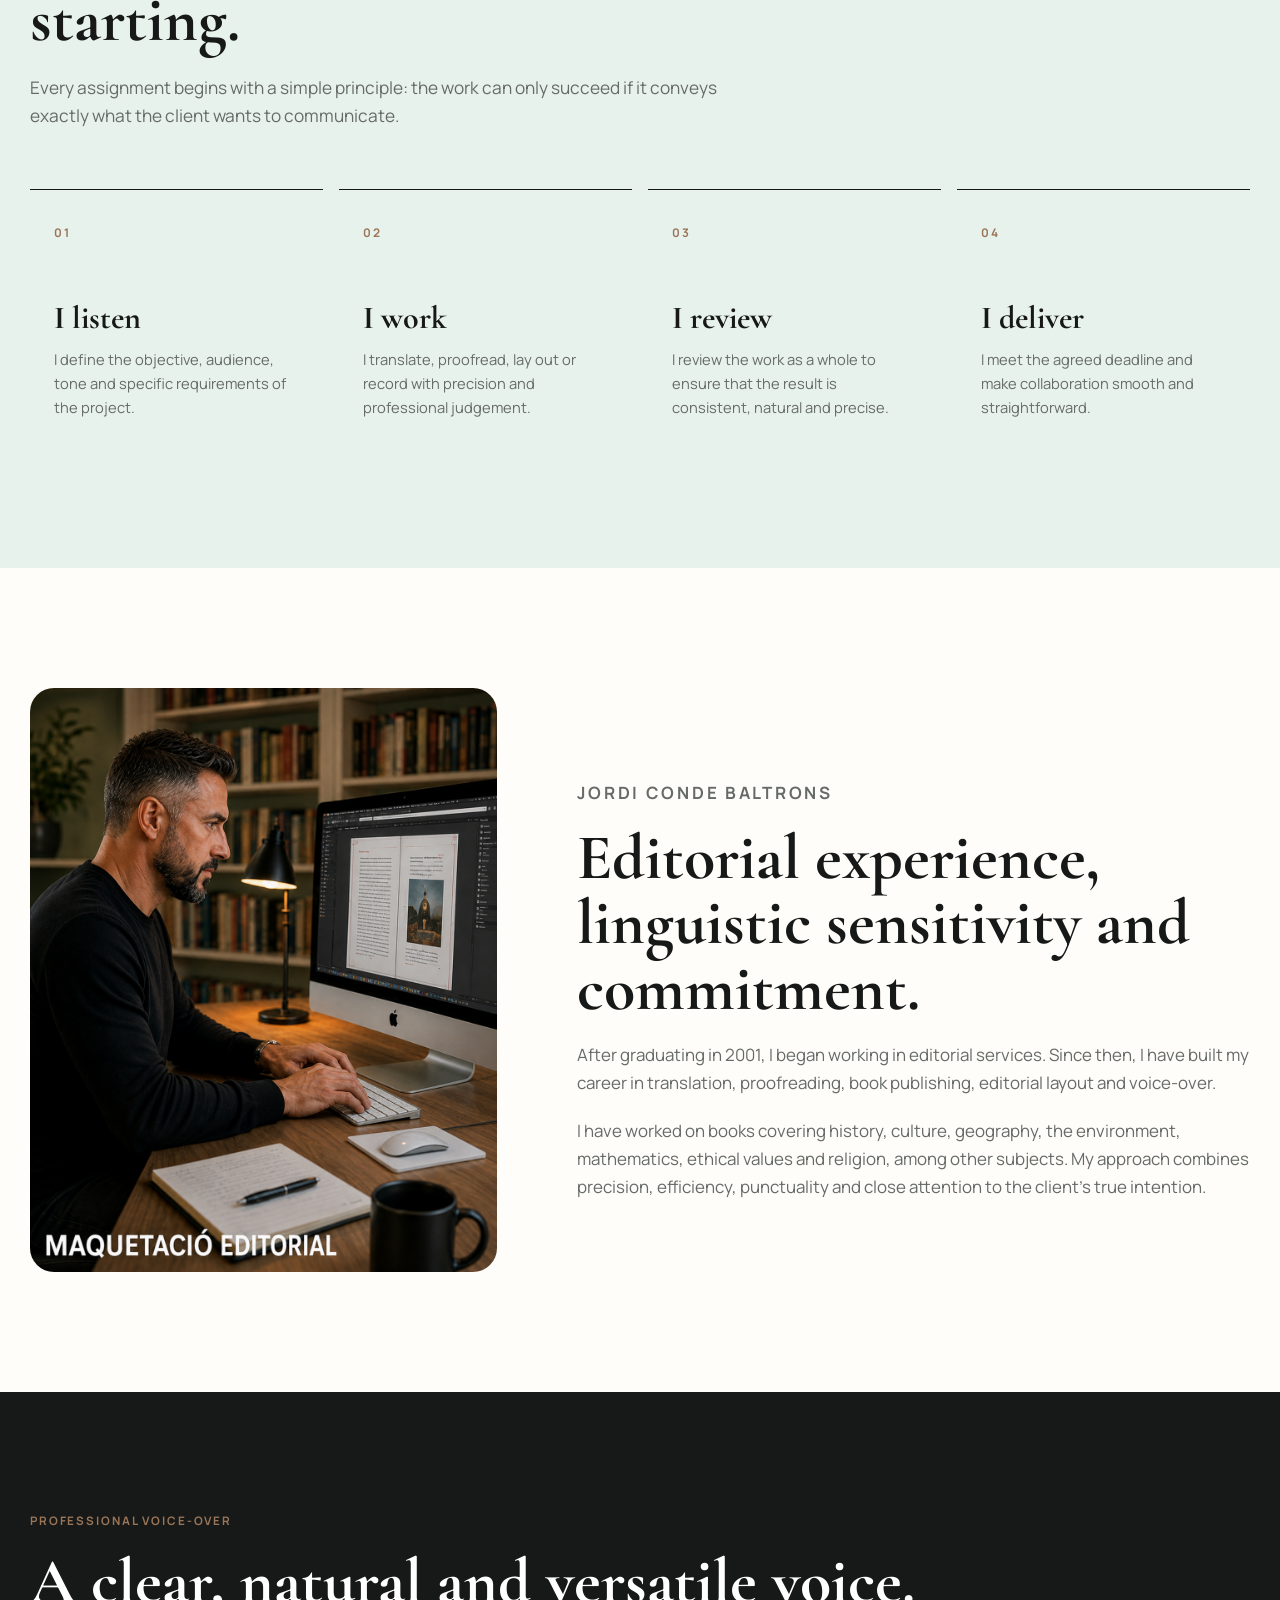
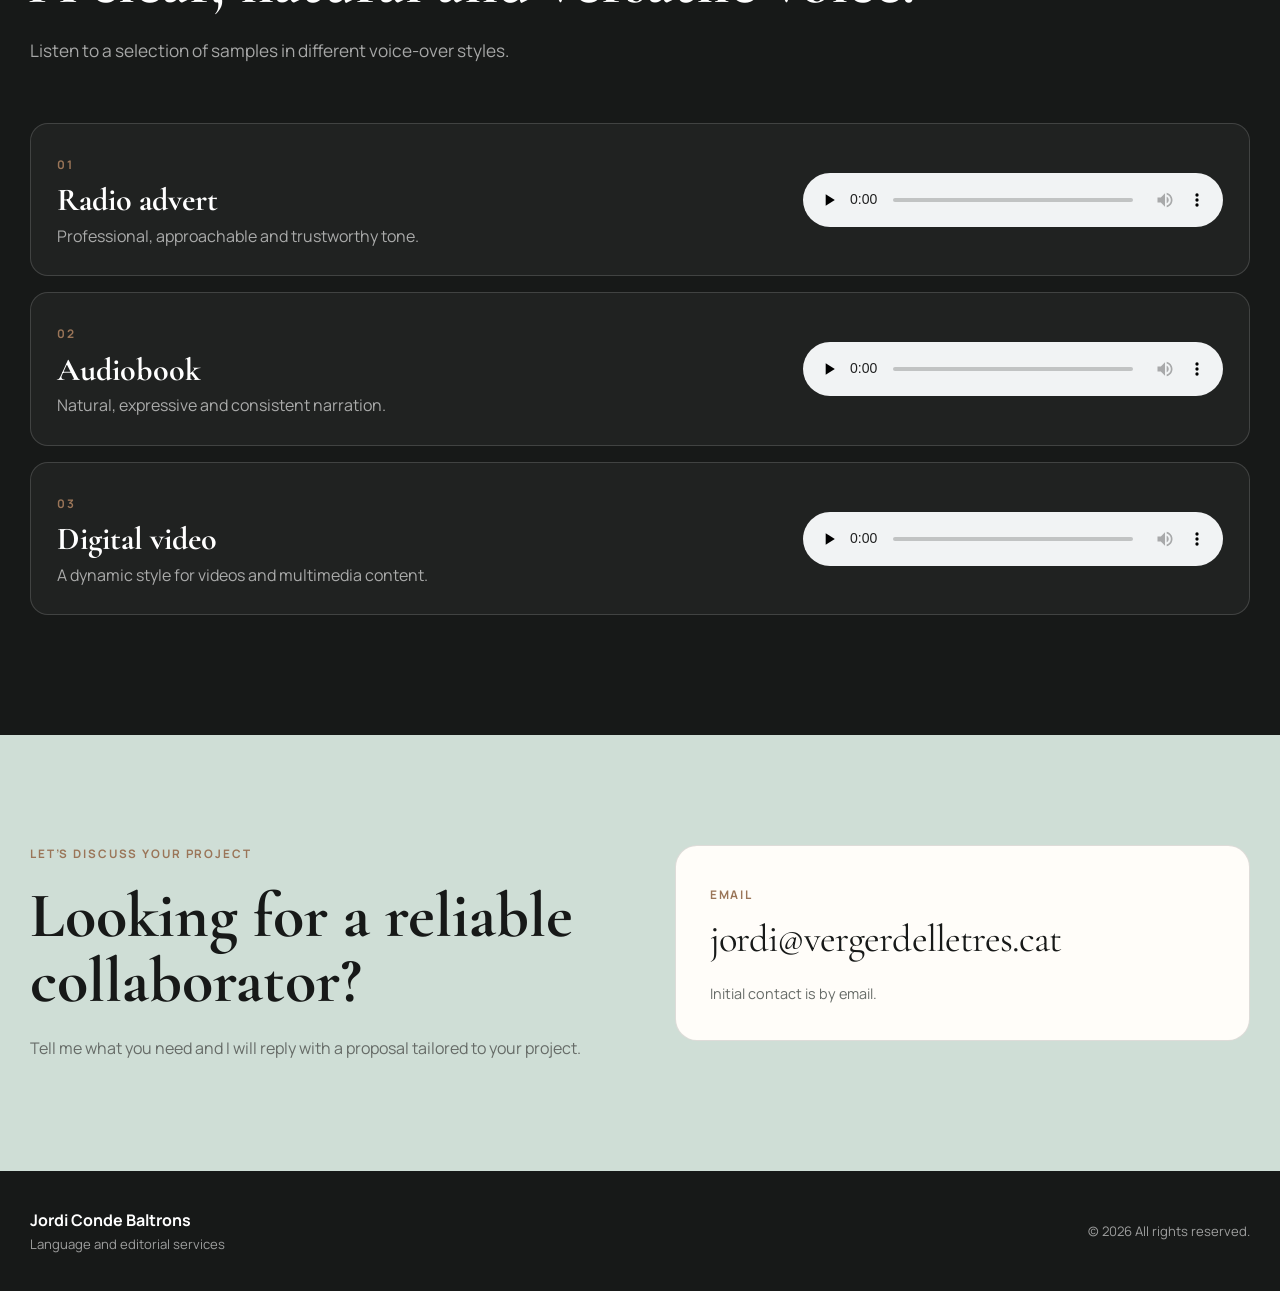
==== commit 466748cb: "Update index.html" ====
--- a/en/index.html
+++ b/en/index.html
@@ -8,5 +8,5 @@
 <section class="section method" id="metode"><div class="wrap"><div class="section-head reveal"><p class="kicker">How I work</p><h2>Understanding the project before starting.</h2><p>Every assignment begins with a simple principle: the work can only succeed if it conveys exactly what the client wants to communicate.</p></div><div class="steps"><article class="step reveal"><span>01</span><h3>I listen</h3><p>I define the objective, audience, tone and specific requirements of the project.</p></article><article class="step reveal"><span>02</span><h3>I work</h3><p>I translate, proofread, lay out or record with precision and professional judgement.</p></article><article class="step reveal"><span>03</span><h3>I review</h3><p>I review the work as a whole to ensure that the result is consistent, natural and precise.</p></article><article class="step reveal"><span>04</span><h3>I deliver</h3><p>I meet the agreed deadline and make collaboration smooth and straightforward.</p></article></div></div></section>
 <section class="section about" id="perfil-professional"><div class="wrap about-grid"><figure class="portrait reveal"><img alt="Jordi Conde Baltrons working on an editorial project" src="../assets/jordi-portrait.png"/></figure><div class="about-copy reveal"><p class="kicker">Jordi Conde Baltrons</p><h2>Editorial experience, linguistic sensitivity and commitment.</h2><p>After graduating in 2001, I began working in editorial services. Since then, I have built my career in translation, proofreading, book publishing, editorial layout and voice-over.</p><p>I have worked on books covering history, culture, geography, the environment, mathematics, ethical values and religion, among other subjects. My approach combines precision, efficiency, punctuality and close attention to the client’s true intention.</p></div></div></section>
 <section class="section voice" id="veu"><div class="wrap"><div class="section-head reveal"><p class="kicker">Professional voice-over</p><h2>A clear, natural and versatile voice.</h2><p>Listen to a selection of samples in different voice-over styles.</p></div><div class="audio-grid"><article class="audio-card reveal"><div><span>01</span><h3>Radio advert</h3><p>Professional, approachable and trustworthy tone.</p></div><audio controls="" preload="none"><source src="../audio/radio.mp3" type="audio/mpeg"/></audio></article><article class="audio-card reveal"><div><span>02</span><h3>Audiobook</h3><p>Natural, expressive and consistent narration.</p></div><audio controls="" preload="none"><source src="../audio/audiollibre.mp3" type="audio/mpeg"/></audio></article><article class="audio-card reveal"><div><span>03</span><h3>Digital video</h3><p>A dynamic style for videos and multimedia content.</p></div><audio controls="" preload="none"><source src="../audio/videodigital.mp3" type="audio/mpeg"/></audio></article></div></div></section>
-<section class="contact" id="contacte"><div class="wrap contact-grid"><div class="reveal"><p class="kicker">Let’s discuss your project</p><h2>Looking for a reliable collaborator?</h2><p>Tell me what you need and I will reply with a proposal tailored to your project.</p></div><div class="contact-card reveal"><span>Email</span><a href="mailto:jordi.conde@gmail.com">jordi.conde@gmail.com</a><p>Initial contact is by email.</p></div></div></section></main>
+<section class="contact" id="contacte"><div class="wrap contact-grid"><div class="reveal"><p class="kicker">Let’s discuss your project</p><h2>Looking for a reliable collaborator?</h2><p>Tell me what you need and I will reply with a proposal tailored to your project.</p></div><div class="contact-card reveal"><span>Email</span><a href="mailto:jordi@vergerdelletres.cat">jordi@vergerdelletres.cat</a><p>Initial contact is by email.</p></div></div></section></main>
 <footer><div class="wrap footer-inner"><div><strong>Jordi Conde Baltrons</strong><span>Language and editorial services</span></div><p>© <span id="year"></span> All rights reserved.</p></div></footer><script src="../script.js"></script></body></html>
--- a/styles.css
+++ b/styles.css
@@ -1,3 +1,341 @@
 :root{--mint:#e8f2ed;--mint-deep:#cfded6;--paper:#f8f5ef;--white:#fffdf9;--ink:#171918;--muted:#666b67;--bronze:#9a7558;--line:rgba(23,25,24,.14);--max:1220px}*{box-sizing:border-box;margin:0;padding:0}html{scroll-behavior:smooth}body{font-family:Manrope,system-ui,sans-serif;background:var(--paper);color:var(--ink);line-height:1.65}img{display:block;width:100%}a{color:inherit;text-decoration:none}.wrap{width:min(calc(100% - 40px),var(--max));margin:auto}.header{position:sticky;top:0;z-index:50;background:rgba(248,245,239,.88);backdrop-filter:blur(16px);border-bottom:1px solid var(--line)}.nav{min-height:84px;display:flex;justify-content:space-between;align-items:center;gap:30px}.identity{display:flex;flex-direction:column;line-height:1.15}.identity strong{font-family:"Cormorant Garamond",serif;font-size:1.45rem}.identity span{font-size:.72rem;text-transform:uppercase;letter-spacing:.13em;color:var(--muted)}.menu{display:flex;align-items:center;gap:28px;font-size:.9rem}.menu a{transition:.2s}.menu a:hover{color:var(--bronze)}.menu-contact{border:1px solid var(--ink);border-radius:999px;padding:10px 18px}.menu-button{display:none;background:transparent;border:0;font:inherit;font-weight:700}.hero{padding:90px 0 70px;background:linear-gradient(110deg,var(--paper) 0 58%,var(--mint) 58% 100%)}.hero-grid{display:grid;grid-template-columns:1.02fr .98fr;gap:64px;align-items:center}.kicker{text-transform:uppercase;letter-spacing:.16em;font-weight:700;font-size:.73rem;color:var(--bronze);margin-bottom:18px}h1,h2,h3{font-family:"Cormorant Garamond",serif;line-height:1.02}h1{font-size:clamp(3.8rem,7.4vw,7.3rem);max-width:840px;margin-bottom:28px}h2{font-size:clamp(2.8rem,5vw,5rem);max-width:890px}h3{font-size:2rem}.hero-intro{font-size:1.15rem;color:var(--muted);max-width:650px}.actions{display:flex;gap:14px;flex-wrap:wrap;margin-top:34px}.btn{display:inline-flex;align-items:center;justify-content:center;min-height:52px;padding:0 24px;border-radius:999px;font-weight:700;transition:.2s}.btn:hover{transform:translateY(-2px)}.primary{background:var(--ink);color:white}.secondary{border:1px solid var(--ink)}.hero-image{position:relative}.hero-image img{aspect-ratio:4/5;object-fit:cover;border-radius:28px;box-shadow:0 30px 90px rgba(23,25,24,.16)}.hero-image figcaption{position:absolute;left:22px;right:22px;bottom:22px;background:rgba(255,253,249,.9);backdrop-filter:blur(8px);padding:14px 18px;border-radius:14px;font-size:.76rem;text-transform:uppercase;letter-spacing:.11em}.proof{background:var(--ink);color:white}.proof-grid{display:grid;grid-template-columns:repeat(4,1fr)}.proof article{min-height:180px;padding:38px 26px;border-right:1px solid rgba(255,255,255,.12);display:flex;flex-direction:column;justify-content:center}.proof article:last-child{border-right:0}.proof strong{font-family:"Cormorant Garamond",serif;font-size:2.7rem;line-height:1}.proof span{margin-top:10px;color:rgba(255,255,255,.68);font-size:.9rem}.section{padding:120px 0}.section-head{max-width:900px;margin-bottom:58px}.section-head>p:last-child{max-width:700px;margin-top:22px;color:var(--muted);font-size:1.08rem}.service-grid{display:grid;grid-template-columns:repeat(2,1fr);gap:20px}.service-card{background:var(--white);border:1px solid var(--line);border-radius:22px;padding:34px;min-height:260px}.service-card>span,.step>span,.audio-card span{font-size:.74rem;letter-spacing:.14em;color:var(--bronze);font-weight:700}.service-card h3{margin:60px 0 16px}.service-card p{color:var(--muted)}.wide-image{margin-top:22px;border-radius:24px;overflow:hidden}.wide-image img{height:420px;object-fit:cover}.method{background:var(--mint)}.steps{display:grid;grid-template-columns:repeat(4,1fr);gap:16px}.step{padding:28px 24px;border-top:1px solid var(--ink)}.step h3{margin:58px 0 12px}.step p{color:var(--muted);font-size:.92rem}.about{background:var(--white)}.about-grid{display:grid;grid-template-columns:.82fr 1.18fr;gap:80px;align-items:center}.portrait img{aspect-ratio:4/5;object-fit:cover;border-radius:24px}.about-copy p{font-size:1.06rem;color:var(--muted);margin-top:20px}.about-copy a{text-decoration:underline;text-underline-offset:3px}.voice{background:var(--ink);color:white}.voice .section-head>p:last-child{color:rgba(255,255,255,.62)}.audio-grid{display:grid;gap:16px}.audio-card{display:grid;grid-template-columns:1fr minmax(280px,420px);gap:30px;align-items:center;border:1px solid rgba(255,255,255,.15);border-radius:18px;padding:26px;background:rgba(255,255,255,.04)}.audio-card h3{margin:8px 0 6px}.audio-card p{color:rgba(255,255,255,.62)}audio{width:100%}.contact{padding:110px 0;background:var(--mint-deep)}.contact-grid{display:grid;grid-template-columns:1fr 1fr;gap:70px;align-items:start}.contact-grid>div>p:last-child{margin-top:22px;max-width:610px;color:var(--muted)}.contact-card{background:var(--white);border:1px solid var(--line);border-radius:22px;padding:34px}.contact-card span{font-size:.74rem;text-transform:uppercase;letter-spacing:.14em;color:var(--bronze);font-weight:700}.contact-card a{font-family:"Cormorant Garamond",serif;font-size:clamp(1.45rem,3vw,3rem);line-height:1.08;letter-spacing:-.025em;display:block;margin:12px 0 18px;white-space:nowrap}.contact-card p{color:var(--muted);font-size:.9rem}footer{background:var(--ink);color:white}.footer-inner{min-height:120px;display:flex;align-items:center;justify-content:space-between;gap:30px}.footer-inner div{display:flex;flex-direction:column}.footer-inner span,.footer-inner p{color:rgba(255,255,255,.58);font-size:.82rem}.reveal{opacity:0;transform:translateY(18px);transition:opacity .75s ease,transform .75s ease}.reveal.visible{opacity:1;transform:none}@media(max-width:900px){.hero{background:var(--paper)}.hero-grid,.about-grid,.contact-grid{grid-template-columns:1fr}.proof-grid{grid-template-columns:repeat(2,1fr)}.service-grid{grid-template-columns:1fr}.steps{grid-template-columns:repeat(2,1fr)}.audio-card{grid-template-columns:1fr}.menu{display:none;position:absolute;top:88px;left:20px;right:20px;flex-direction:column;align-items:stretch;background:var(--white);border:1px solid var(--line);padding:22px;border-radius:18px}.menu.open{display:flex}.menu-button{display:block}}@media(max-width:560px){.wrap{width:min(calc(100% - 28px),var(--max))}.hero,.section{padding:78px 0}h1{font-size:3.7rem}.proof-grid,.steps{grid-template-columns:1fr}.proof article{border-right:0;border-bottom:1px solid rgba(255,255,255,.12)}.proof article:last-child{border-bottom:0}.wide-image img{height:280px}.footer-inner{flex-direction:column;justify-content:center;text-align:center}}
 
 @media(max-width:420px){.contact-card a{font-size:1.22rem;letter-spacing:-.035em}}
+.books-kicker {
+  font-size: 1.35rem;
+}
+.books-level {
+  margin-top: 60px;
+}
+
+.books-level h3 {
+  font-size: 2.4rem;
+  margin-bottom: 28px;
+}
+
+.books-grid {
+  display: grid;
+  grid-template-columns: repeat(3, 220px);
+  gap: 40px;
+  justify-content: center;
+}
+
+.book-card img {
+  width: 100%;
+  border-radius: 14px;
+}
+
+.book-card h4 {
+  font-family: "Cormorant Garamond", serif;
+  font-size: 1.55rem;
+  margin-top: 14px;
+  line-height: 1.15;
+}
+
+.book-buy {
+  display: inline-flex;
+  align-items: center;
+  justify-content: center;
+  margin-top: 14px;
+  padding: 10px 16px;
+  border: 1px solid var(--ink);
+  border-radius: 999px;
+  font-size: .85rem;
+  font-weight: 700;
+  transition: .2s;
+}
+
+.book-buy:hover {
+  background: var(--ink);
+  color: white;
+}
+
+.schools-box {
+  max-width: 850px;
+  margin: 80px auto 0;
+  padding: 36px 40px;
+  background: var(--mint);
+  border: 1px solid var(--line);
+  border-radius: 22px;
+}
+
+.schools-box h3 {
+  font-size: 2.2rem;
+  margin-bottom: 12px;
+}
+
+.schools-box p {
+  color: var(--muted);
+  max-width: 700px;
+}
+
+.school-email {
+  display: inline-block;
+  margin-top: 20px;
+  margin-right: 12px;
+  font-weight: 700;
+}
+
+.copy-email {
+  padding: 10px 16px;
+  border: 1px solid var(--ink);
+  border-radius: 999px;
+  background: transparent;
+  color: var(--ink);
+  font-family: Manrope, system-ui, sans-serif;
+  font-size: .85rem;
+  font-weight: 700;
+  cursor: pointer;
+  transition: .2s;
+}
+
+.copy-email:hover {
+  background: var(--ink);
+  color: white;
+}
+.schools-box {
+  max-width: 900px;
+  padding: 44px;
+}
+
+.schools-box h2 {
+  font-size: clamp(2.2rem, 4vw, 3.5rem);
+  line-height: 1.1;
+  margin-bottom: 28px;
+}
+
+.schools-box h3 {
+  font-size: clamp(1.7rem, 3vw, 2.2rem);
+  line-height: 1.15;
+  margin-top: 36px;
+  margin-bottom: 14px;
+}
+
+.schools-box p {
+  max-width: 100%;
+  margin-bottom: 16px;
+  line-height: 1.75;
+}
+
+.schools-pricing {
+  background: var(--white);
+  border: 1px solid var(--line);
+  border-radius: 18px;
+  padding: 30px;
+  margin: 34px 0;
+}
+
+.schools-pricing h3 {
+  margin-top: 0;
+}
+
+.schools-pricing .schools-price {
+  font-family: "Cormorant Garamond", serif;
+  font-size: 4rem;
+  font-weight: 700;
+  line-height: 1.1;
+  color: var(--ink);
+  margin: 22px 0 8px;
+}
+
+.schools-price span {
+  font-family: Manrope, system-ui, sans-serif;
+  font-size: 1rem;
+  font-weight: 400;
+}
+
+.schools-pricing ul {
+  margin: 24px 0 0;
+  padding-left: 22px;
+}
+
+.schools-pricing li {
+  margin-bottom: 12px;
+  line-height: 1.65;
+}
+
+.school-contact-btn {
+  display: inline-flex;
+  align-items: center;
+  justify-content: center;
+  padding: 14px 22px;
+  margin-top: 14px;
+  background: var(--ink);
+  color: white;
+  border-radius: 999px;
+  font-size: .9rem;
+  font-weight: 700;
+  text-align: center;
+  transition: .2s;
+}
+
+.school-contact-btn:hover {
+  transform: translateY(-2px);
+  background: var(--bronze);
+}
+
+.schools-email-row {
+  display: flex;
+  align-items: center;
+  flex-wrap: wrap;
+  gap: 12px;
+  margin-top: 22px;
+}
+
+.schools-email-row .school-email {
+  margin: 0;
+  overflow-wrap: anywhere;
+}
+
+@media (max-width: 560px) {
+  .schools-box {
+    padding: 26px 20px;
+  }
+
+  .schools-pricing {
+    padding: 24px 20px;
+  }
+
+  .schools-pricing .schools-price {
+    font-size: 3.3rem;
+  }
+
+  .school-contact-btn {
+    width: 100%;
+  }
+}
+@media(max-width: 480px) {
+  .books-grid {
+    grid-template-columns: 220px;
+    justify-content: center;
+  }
+}
+.back-to-top {
+  position: fixed;
+  right: 24px;
+  bottom: 24px;
+  z-index: 1000;
+  padding: 10px 16px;
+  border: 1px solid var(--ink);
+  border-radius: 999px;
+  background: white;
+  color: var(--ink);
+  font-size: .9rem;
+  font-weight: 700;
+  text-decoration: none;
+  box-shadow: 0 4px 14px rgba(0,0,0,.10);
+  transition: .2s;
+}
+
+.back-to-top:hover {
+  transform: translateY(-3px);
+}
+.back-home {
+  display: inline-block;
+  margin: 28px 0 0 28px;
+  padding: 9px 14px;
+  border: 1px solid var(--line);
+  border-radius: 999px;
+  color: var(--ink);
+  font-size: .85rem;
+  font-weight: 700;
+  text-decoration: none;
+  transition: .2s;
+}
+
+.back-home:hover {
+  transform: translateX(-3px);
+  background: var(--mint);
+}
+
+.curiosity-grid {
+  margin-top: 50px;
+  display: flex;
+  flex-direction: column;
+  gap: 45px;
+}
+
+.curiosity-card {
+  display: flex;
+  align-items: center;
+  gap: 36px;
+  max-width: 760px;
+  margin: 0 auto;
+}
+
+.curiosity-card img {
+  width: 155px;
+  height: auto;
+  flex-shrink: 0;
+  border-radius: 8px;
+}
+
+.curiosity-info {
+  flex: 1;
+}
+
+.curiosity-info h3 {
+  font-family: "Cormorant Garamond", serif;
+  font-size: 1.8rem;
+  line-height: 1.15;
+  margin-bottom: 10px;
+}
+
+.curiosity-info p {
+  color: var(--muted);
+  line-height: 1.65;
+}
+
+.collection-link {
+  text-align: center;
+  margin-top: 55px;
+
+}
+.curiosity-info h2 {
+  font-family: "Cormorant Garamond", serif;
+  font-size: 2rem;
+  line-height: 1.15;
+  margin-bottom: 10px;
+}
+
+.collection-title {
+  font-size: 2.9rem;
+}
+
+.collection-banner {
+  max-width: 900px;
+  margin: 40px auto 0;
+  padding: 0 24px;
+}
+
+.collection-banner img {
+  width: 100%;
+  height: auto;
+  display: block;
+  border-radius: 12px;
+}
+
+.collection-section {
+  padding-top: 55px;
+}
+
+.graded-banner {
+  max-width: 900px;
+  margin: 40px auto 0;
+  padding: 0 24px;
+}
+
+.graded-banner img {
+  width: 100%;
+  height: auto;
+  display: block;
+  border-radius: 12px;
+}
+
+.graded-section {
+  padding-top: 55px;
+}
+
+.books-section {
+  background: #f7faf7;
+}
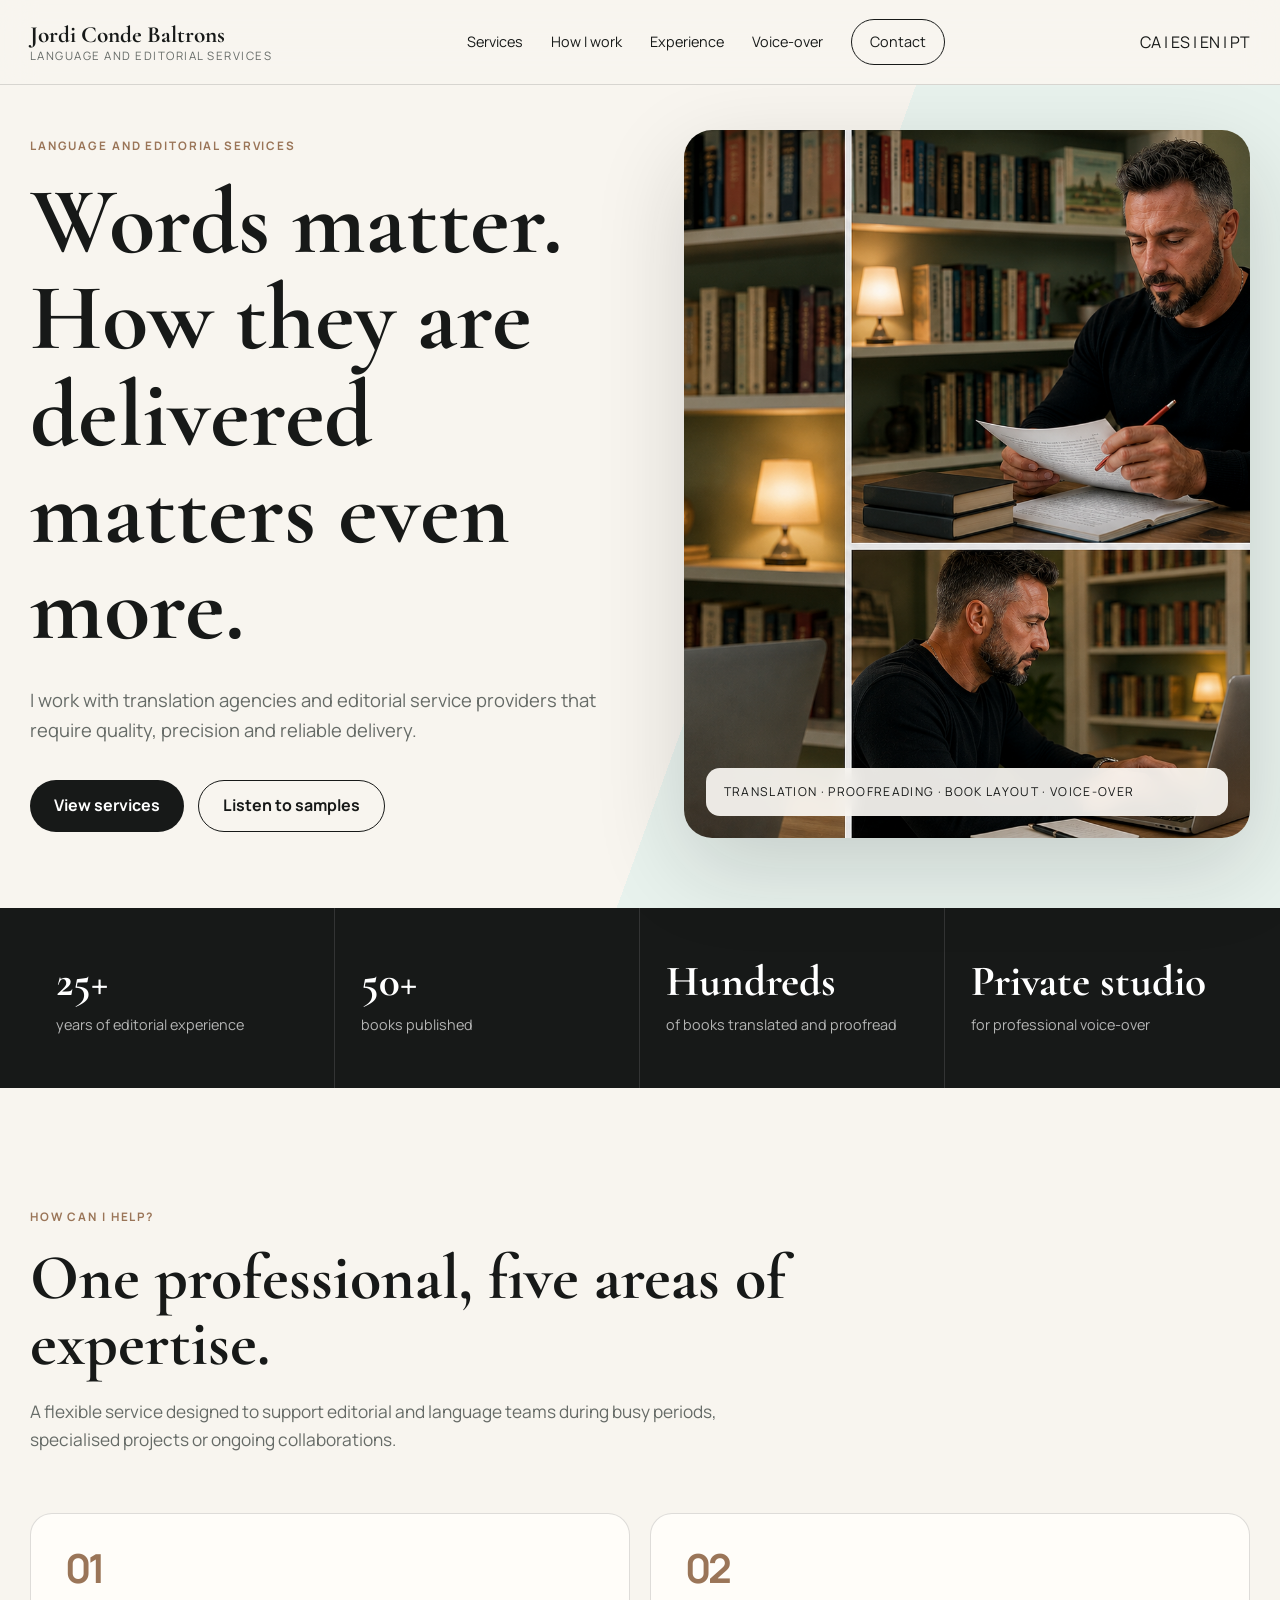
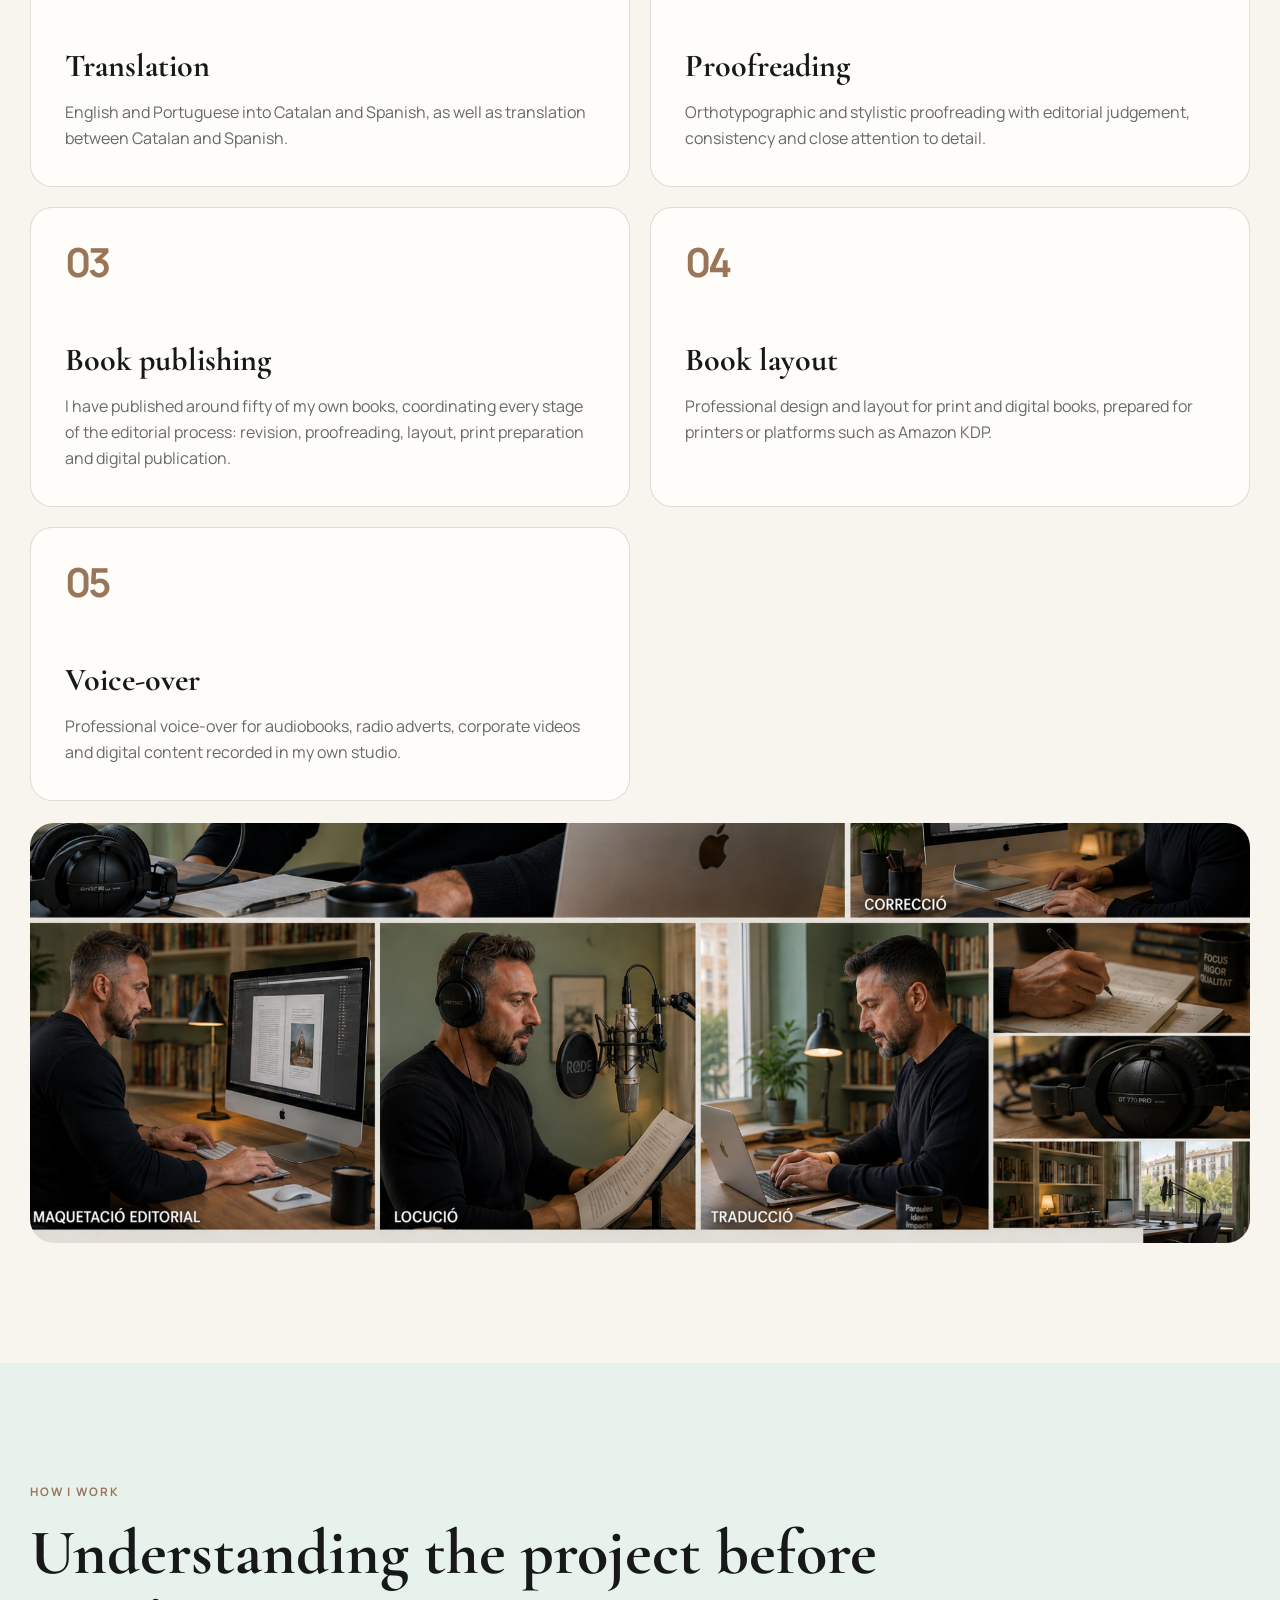
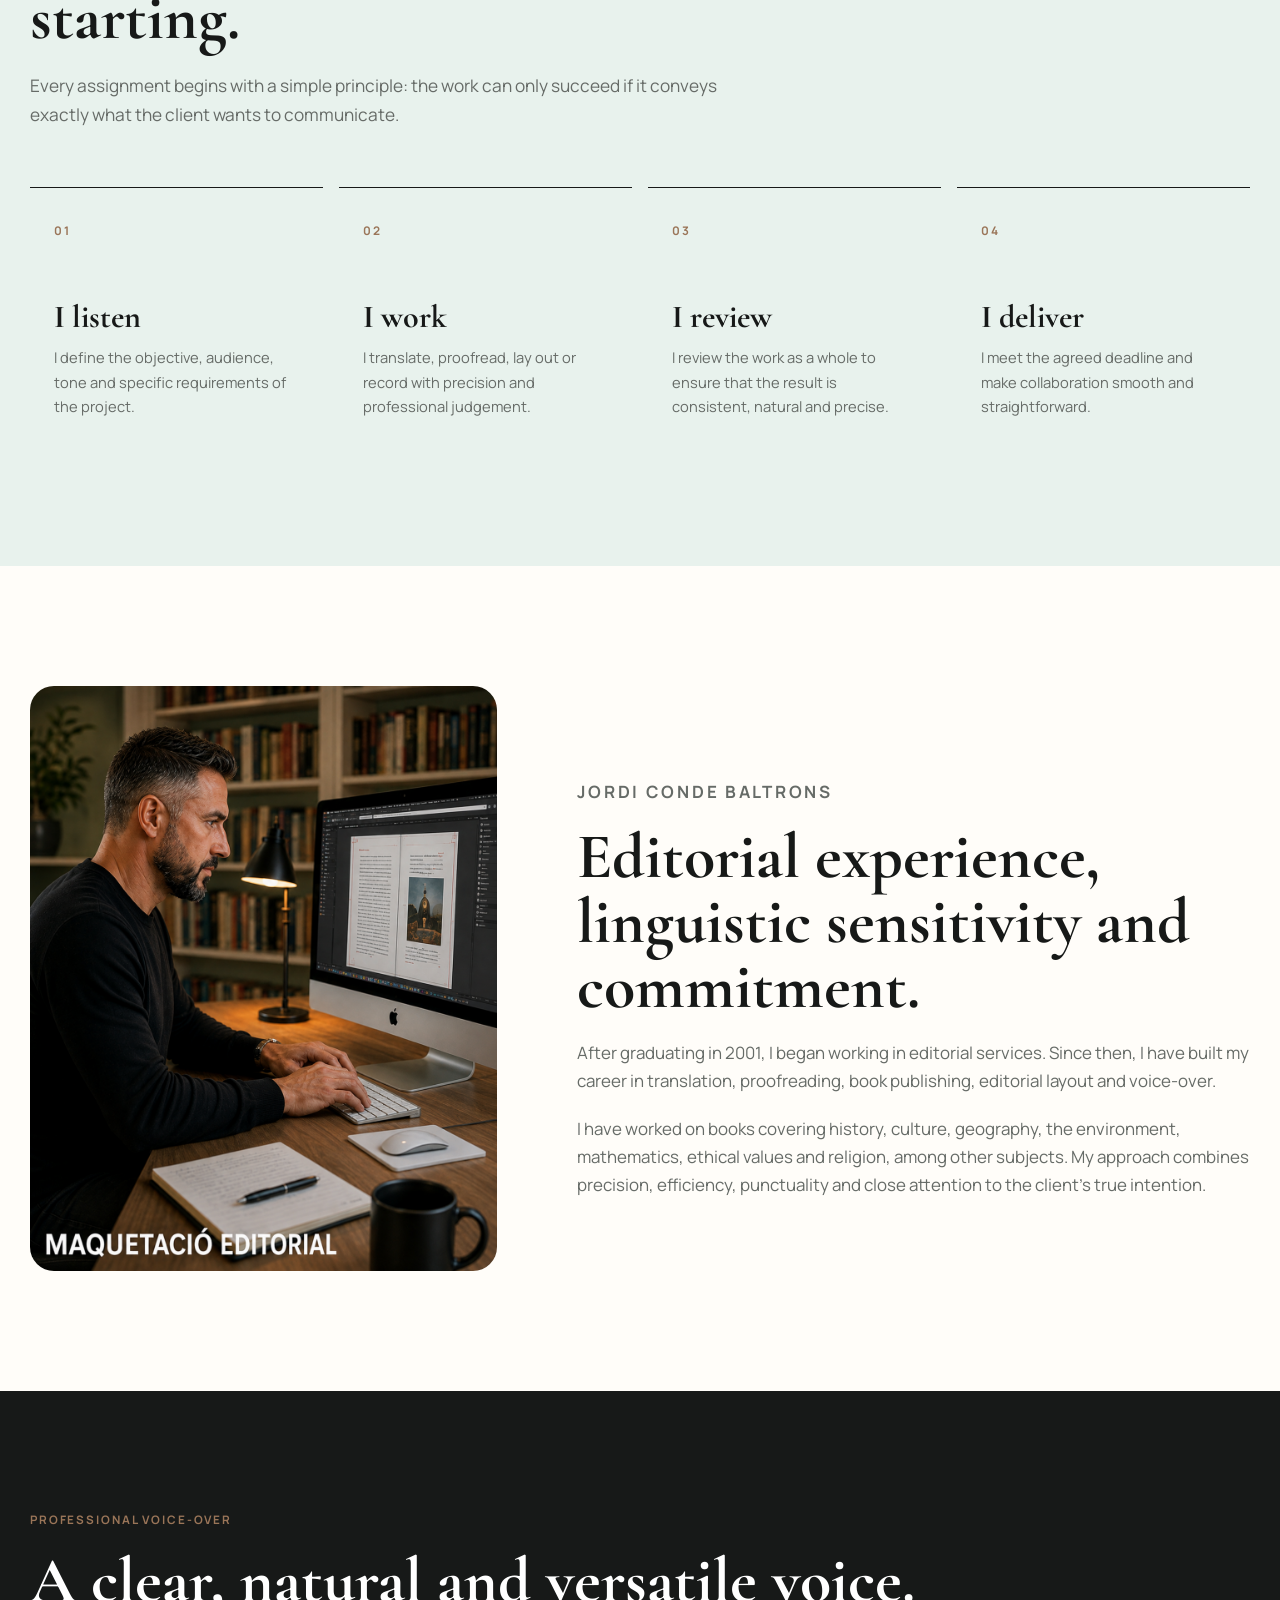
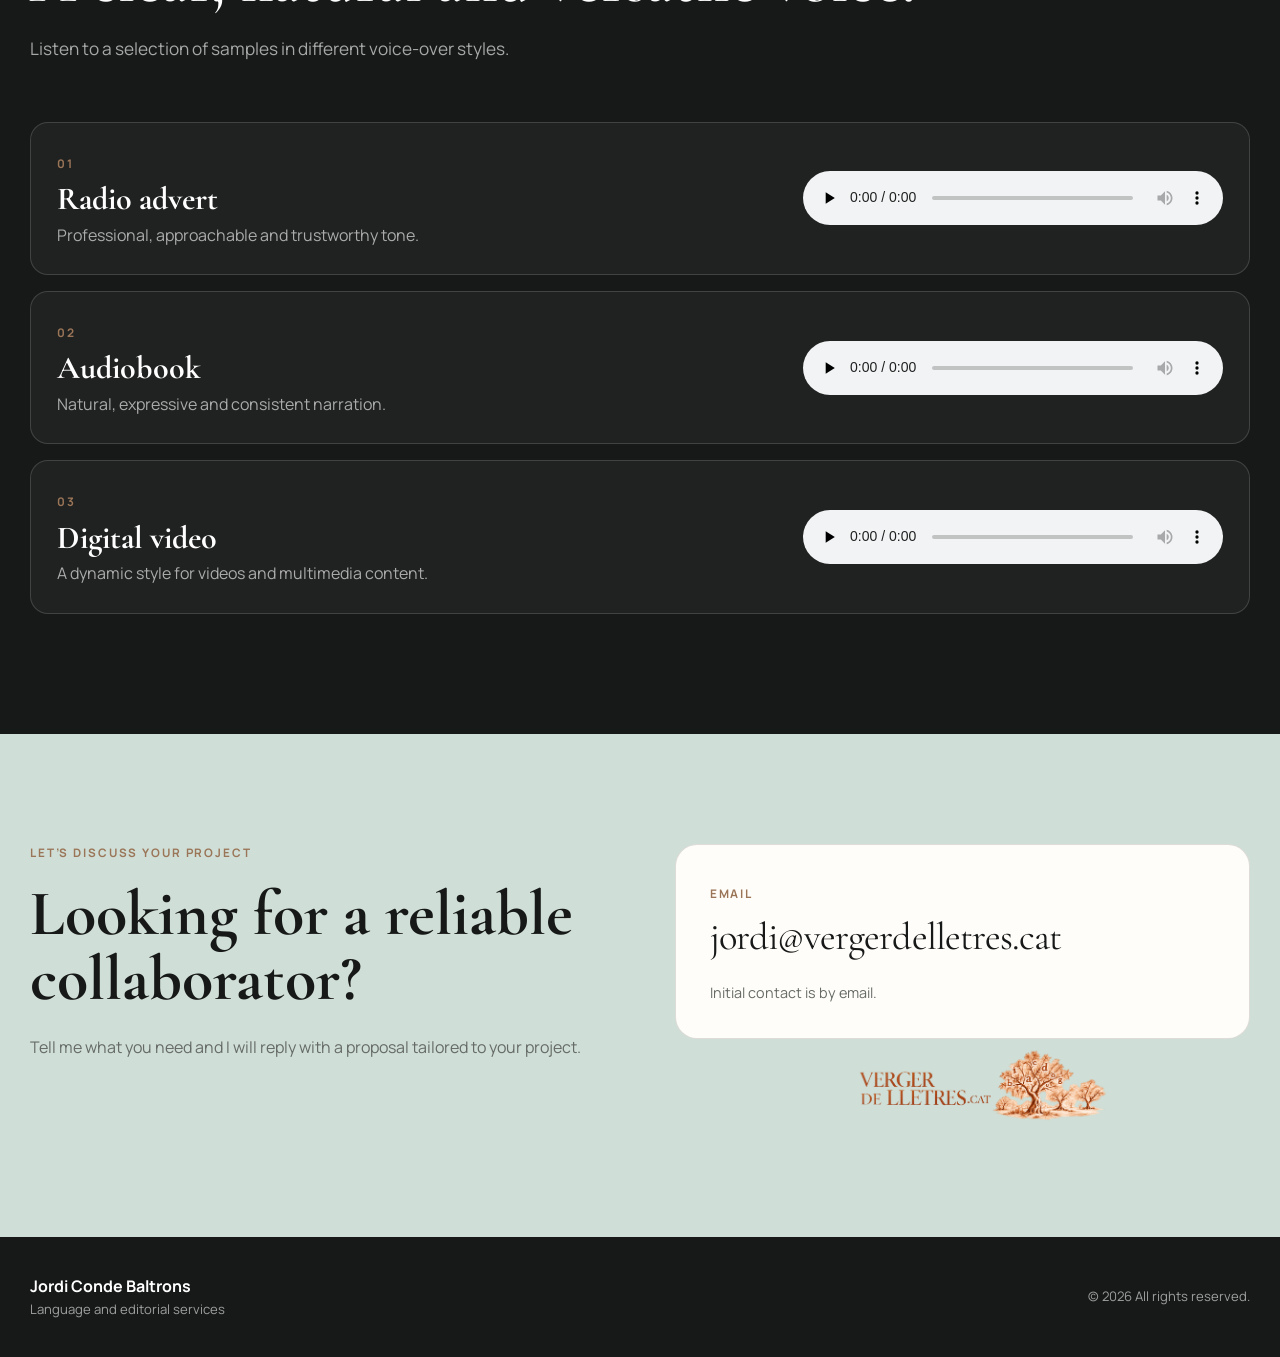
==== commit a153a638: "Update index.html" ====
--- a/en/index.html
+++ b/en/index.html
@@ -8,5 +8,23 @@
 <section class="section method" id="metode"><div class="wrap"><div class="section-head reveal"><p class="kicker">How I work</p><h2>Understanding the project before starting.</h2><p>Every assignment begins with a simple principle: the work can only succeed if it conveys exactly what the client wants to communicate.</p></div><div class="steps"><article class="step reveal"><span>01</span><h3>I listen</h3><p>I define the objective, audience, tone and specific requirements of the project.</p></article><article class="step reveal"><span>02</span><h3>I work</h3><p>I translate, proofread, lay out or record with precision and professional judgement.</p></article><article class="step reveal"><span>03</span><h3>I review</h3><p>I review the work as a whole to ensure that the result is consistent, natural and precise.</p></article><article class="step reveal"><span>04</span><h3>I deliver</h3><p>I meet the agreed deadline and make collaboration smooth and straightforward.</p></article></div></div></section>
 <section class="section about" id="perfil-professional"><div class="wrap about-grid"><figure class="portrait reveal"><img alt="Jordi Conde Baltrons working on an editorial project" src="../assets/jordi-portrait.png"/></figure><div class="about-copy reveal"><p class="kicker">Jordi Conde Baltrons</p><h2>Editorial experience, linguistic sensitivity and commitment.</h2><p>After graduating in 2001, I began working in editorial services. Since then, I have built my career in translation, proofreading, book publishing, editorial layout and voice-over.</p><p>I have worked on books covering history, culture, geography, the environment, mathematics, ethical values and religion, among other subjects. My approach combines precision, efficiency, punctuality and close attention to the client’s true intention.</p></div></div></section>
 <section class="section voice" id="veu"><div class="wrap"><div class="section-head reveal"><p class="kicker">Professional voice-over</p><h2>A clear, natural and versatile voice.</h2><p>Listen to a selection of samples in different voice-over styles.</p></div><div class="audio-grid"><article class="audio-card reveal"><div><span>01</span><h3>Radio advert</h3><p>Professional, approachable and trustworthy tone.</p></div><audio controls="" preload="none"><source src="../audio/radio.mp3" type="audio/mpeg"/></audio></article><article class="audio-card reveal"><div><span>02</span><h3>Audiobook</h3><p>Natural, expressive and consistent narration.</p></div><audio controls="" preload="none"><source src="../audio/audiollibre.mp3" type="audio/mpeg"/></audio></article><article class="audio-card reveal"><div><span>03</span><h3>Digital video</h3><p>A dynamic style for videos and multimedia content.</p></div><audio controls="" preload="none"><source src="../audio/videodigital.mp3" type="audio/mpeg"/></audio></article></div></div></section>
-<section class="contact" id="contacte"><div class="wrap contact-grid"><div class="reveal"><p class="kicker">Let’s discuss your project</p><h2>Looking for a reliable collaborator?</h2><p>Tell me what you need and I will reply with a proposal tailored to your project.</p></div><div class="contact-card reveal"><span>Email</span><a href="mailto:jordi@vergerdelletres.cat">jordi@vergerdelletres.cat</a><p>Initial contact is by email.</p></div></div></section></main>
+<section class="contact" id="contacte">
+  <div class="wrap contact-grid">
+    <div class="reveal">
+      <p class="kicker">Let’s discuss your project</p>
+      <h2>Looking for a reliable collaborator?</h2>
+      <p>Tell me what you need and I will reply with a proposal tailored to your project.</p>
+    </div>
+
+    <div class="contact-card reveal">
+      <span>Email</span>
+      <a href="mailto:jordi@vergerdelletres.cat">jordi@vergerdelletres.cat</a>
+      <p>Initial contact is by email.</p>
+    </div>
+  </div>
+
+  <img class="contact-logo" src="../assets/verger-de-lletres.png" alt="Verger de Lletres">
+
+</section>
+</main>
 <footer><div class="wrap footer-inner"><div><strong>Jordi Conde Baltrons</strong><span>Language and editorial services</span></div><p>© <span id="year"></span> All rights reserved.</p></div></footer><script src="../script.js"></script></body></html>
--- a/styles.css
+++ b/styles.css
@@ -339,3 +339,410 @@
 .books-section {
   background: #f7faf7;
 }
+
+/* Logotip Verger de Lletres a la pàgina inicial */
+.verger-logo {
+  display: block;
+  width: 100%;
+  max-width: 520px;
+  height: auto;
+  margin: 0 0 28px 0;
+}
+
+@media (min-width: 901px) {
+  .hero {
+    padding-top: 45px;
+  }
+}
+
+/* Apartat Dibuixant el català */
+.dibuixant-section {
+  padding: 70px 0;
+  background: #f7faf7;
+  text-align: center;
+}
+
+.dibuixant-section h2 {
+  margin-bottom: 18px;
+}
+
+.dibuixant-section > .wrap > p {
+  max-width: 700px;
+  margin: 0 auto 42px;
+}
+
+.dibuixant-grid {
+  display: grid;
+  grid-template-columns: repeat(2, minmax(0, 1fr));
+  gap: 48px;
+  max-width: 850px;
+  margin: 0 auto;
+}
+
+.dibuixant-book {
+  display: flex;
+  flex-direction: column;
+  align-items: center;
+}
+
+.dibuixant-book > a:first-child {
+  width: 100%;
+  max-width: 270px;
+}
+
+.dibuixant-book img {
+  width: 100%;
+  height: auto;
+  border-radius: 5px;
+  box-shadow: 0 8px 24px rgba(0, 0, 0, 0.12);
+}
+
+.dibuixant-book h3 {
+  margin: 24px 0 12px;
+  font-size: 1.25rem;
+}
+
+.dibuixant-level {
+  margin-bottom: 16px;
+}
+
+.dibuixant-btn {
+  display: inline-block;
+  margin-top: auto;
+  padding: 12px 22px;
+  border-radius: 6px;
+  background: #9a7558;
+  color: #fff;
+  text-decoration: none;
+  font-weight: 600;
+}
+
+.dibuixant-btn:hover {
+  background: #78583f;
+}
+
+@media (max-width: 600px) {
+  .dibuixant-grid {
+    grid-template-columns: 1fr;
+    gap: 48px;
+  }
+}
+
+/* Espai entre les pastilles de l'apartat de llibres */
+a.book-buy + a.book-buy {
+  margin-left: 16px;
+}
+
+/* Pàgina Altres llibres */
+.altres-llibres-page {
+  padding: 65px 0 90px;
+  background: #f8f5ef;
+  text-align: center;
+}
+
+.altres-llibres-page h1 {
+  font-size: clamp(2.5rem, 5vw, 4.5rem);
+  margin: 0 auto 45px;
+}
+
+.altres-llibre-destacat {
+  max-width: 620px;
+  margin: 0 auto 75px;
+}
+
+.altres-llibre-destacat img {
+  display: block;
+  width: 100%;
+  max-width: 260px;
+  height: auto;
+  margin: 0 auto 25px;
+  border-radius: 5px;
+  box-shadow: 0 8px 24px rgba(0, 0, 0, 0.12);
+}
+
+.altres-llibre-destacat h2 {
+  margin-bottom: 18px;
+}
+
+.altres-llibre-destacat p {
+  margin: 0 auto 25px;
+  max-width: 550px;
+}
+
+.altres-cuina {
+  padding-top: 45px;
+  border-top: 1px solid rgba(23, 25, 24, 0.14);
+}
+
+.altres-cuina > h2 {
+  margin-bottom: 40px;
+}
+
+.altres-cuina-grid {
+  display: grid;
+  grid-template-columns: repeat(2, minmax(0, 1fr));
+  gap: 50px;
+  max-width: 850px;
+  margin: 0 auto;
+}
+
+.altres-cuina-llibre {
+  display: flex;
+  flex-direction: column;
+  align-items: center;
+}
+
+.altres-cuina-llibre img {
+  width: 100%;
+  max-width: 250px;
+  height: auto;
+  margin-bottom: 24px;
+  border-radius: 5px;
+  box-shadow: 0 8px 24px rgba(0, 0, 0, 0.12);
+}
+
+.altres-cuina-llibre h3 {
+  margin-bottom: 12px;
+}
+
+.altres-cuina-llibre p {
+  margin-bottom: 22px;
+}
+
+.altres-cuina-llibre .book-buy {
+  margin-top: auto;
+}
+
+@media (max-width: 600px) {
+  .altres-cuina-grid {
+    grid-template-columns: 1fr;
+    gap: 55px;
+  }
+}
+
+/* Pàgina de serveis */
+
+.serveis-page {
+  background: #f8f5ef;
+  color: #171918;
+}
+
+.serveis-intro {
+  padding: 40px 0 85px;
+  text-align: center;
+}
+
+.serveis-intro h1 {
+  font-size: clamp(2.5rem, 5vw, 4.5rem);
+  max-width: 1000px;
+  margin: 0 auto 25px;
+}
+
+.serveis-intro p {
+  max-width: 780px;
+  margin: 0 auto;
+  font-size: 1.2rem;
+  line-height: 1.7;
+}
+
+.servei-detall {
+  padding: 85px 0;
+  border-top: 1px solid rgba(23, 25, 24, 0.14);
+  scroll-margin-top: 30px;
+}
+
+.servei-detall:nth-of-type(even) {
+  background: #e8f2ed;
+}
+
+/* Fotografia a l'esquerra i títol a la dreta */
+
+.servei-capcalera {
+  display: grid;
+  grid-template-columns: minmax(0, 1fr) minmax(0, 1.1fr);
+  gap: 55px;
+  align-items: center;
+  margin-bottom: 65px;
+}
+
+.servei-capcalera img {
+  width: 100%;
+  height: auto;
+  aspect-ratio: 4 / 3;
+  object-fit: cover;
+  border-radius: 18px;
+  box-shadow: 0 12px 35px rgba(0, 0, 0, 0.12);
+}
+
+.servei-capcalera-text {
+  min-width: 0;
+}
+
+.servei-numero {
+  display: block;
+  color: #9a7558;
+  font-size: clamp(6rem, 12vw, 11rem);
+  font-weight: 800;
+  line-height: 0.95;
+  letter-spacing: -0.06em;
+  margin-bottom: 22px;
+}
+
+.servei-capcalera h2 {
+  font-size: clamp(3rem, 5.5vw, 5.5rem);
+  line-height: 1.05;
+  letter-spacing: -0.045em;
+  overflow-wrap: break-word;
+  margin-bottom: 25px;
+}
+
+.servei-frase {
+  font-size: clamp(1.4rem, 2.3vw, 2rem);
+  font-weight: 800;
+  line-height: 1.35;
+  max-width: 580px;
+}
+
+/* Textos explicatius */
+
+.servei-contingut {
+  max-width: 900px;
+  margin: 0 auto;
+  font-size: 1.08rem;
+  line-height: 1.8;
+}
+
+.servei-contingut p {
+  margin-bottom: 20px;
+}
+
+.servei-contingut h3 {
+  font-size: clamp(1.5rem, 2.5vw, 2rem);
+  line-height: 1.25;
+  margin: 48px 0 22px;
+}
+
+.servei-contingut ul {
+  padding-left: 28px;
+  margin-bottom: 25px;
+}
+
+.servei-contingut li {
+  margin-bottom: 10px;
+}
+
+/* Botons */
+
+.servei-contacte,
+.servei-mostres {
+  display: inline-block;
+  padding: 14px 24px;
+  border-radius: 8px;
+  background: #9a7558;
+  color: #fff;
+  font-weight: 700;
+  line-height: 1.4;
+  text-decoration: none;
+}
+
+.servei-contacte:hover,
+.servei-mostres:hover {
+  background: #78583f;
+}
+
+.servei-mostres {
+  margin-bottom: 15px;
+}
+
+/* Adaptació a mòbils */
+
+@media (max-width: 800px) {
+  .serveis-intro {
+    padding: 55px 0;
+  }
+
+  .servei-detall {
+    padding: 60px 0;
+  }
+
+  .servei-capcalera {
+    grid-template-columns: 1fr;
+    gap: 30px;
+    margin-bottom: 45px;
+  }
+
+  .servei-capcalera img {
+    max-width: 600px;
+  }
+
+  .servei-numero {
+    font-size: clamp(5rem, 18vw, 8rem);
+  }
+
+  .servei-capcalera h2 {
+    font-size: clamp(2.8rem, 9vw, 4.5rem);
+  }
+
+  .servei-frase {
+    font-size: clamp(1.35rem, 5vw, 1.8rem);
+  }
+}
+
+/* Logotip de la pàgina de serveis */
+
+.serveis-logo {
+  display: block;
+  width: fit-content;
+  max-width: 90%;
+  margin: 35px auto 10px;
+}
+
+.serveis-logo img {
+  display: block;
+  width: 550px;
+  max-width: 100%;
+  height: auto;
+}
+
+/* Botons per escriure amb Gmail */
+
+.servei-gmail {
+  display: inline-block;
+  padding: 14px 24px;
+  margin: 10px 0 0 10px;
+  border-radius: 8px;
+  background: #365c4b;
+  color: #fff;
+  font-weight: 700;
+  line-height: 1.4;
+  text-decoration: none;
+}
+
+.servei-gmail:hover {
+  background: #274537;
+  color: #fff;
+}
+
+@media (max-width: 600px) {
+  .servei-gmail {
+    margin-left: 0;
+  }
+}
+
+/* Números de les targetes de serveis de la pàgina principal */
+.service-grid .service-card > span {
+  font-size: 2.5rem;
+  font-weight: 700;
+  line-height: 1;
+  letter-spacing: -0.08em;
+}
+
+/* Logo petit a la zona de contacte */
+.contact-logo {
+  display: block;
+  width: 260px;
+  max-width: 90%;
+  height: auto;
+  margin: -20px auto 0;
+transform: translateX(340px);
+}
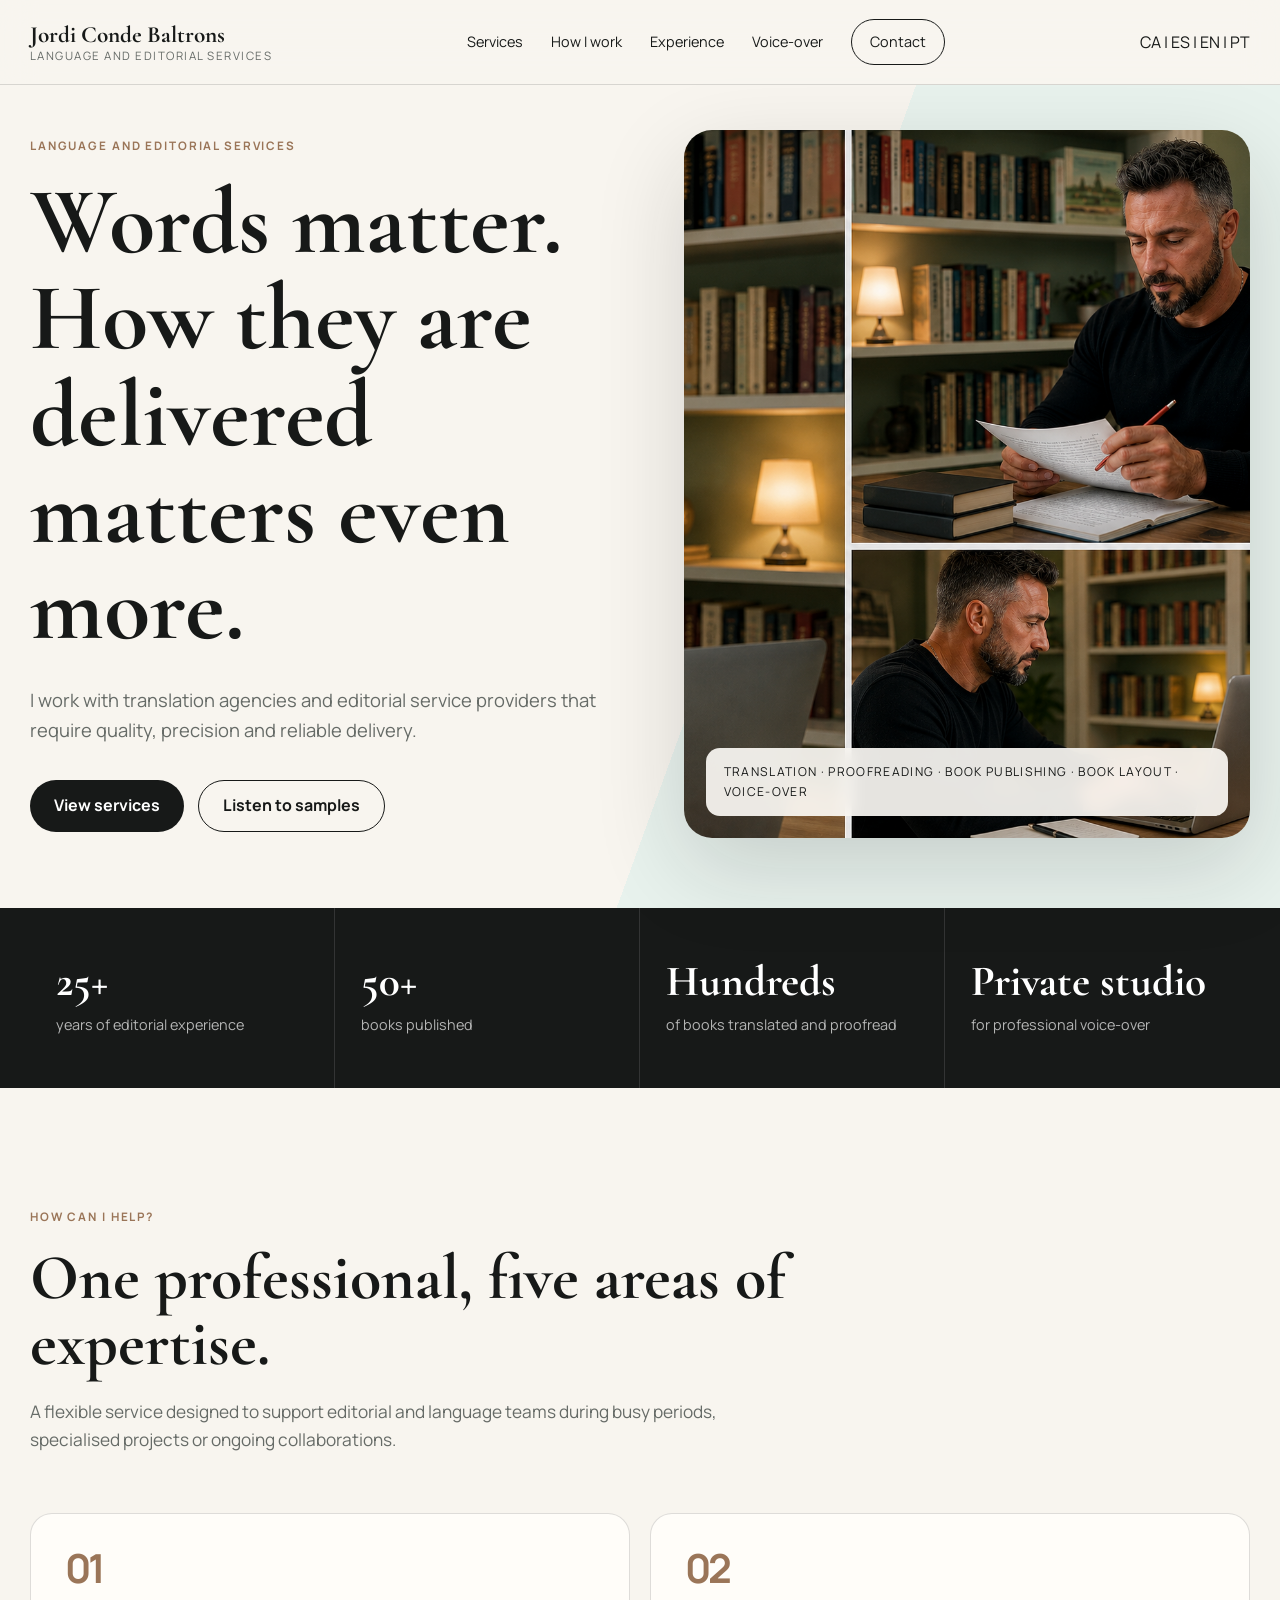
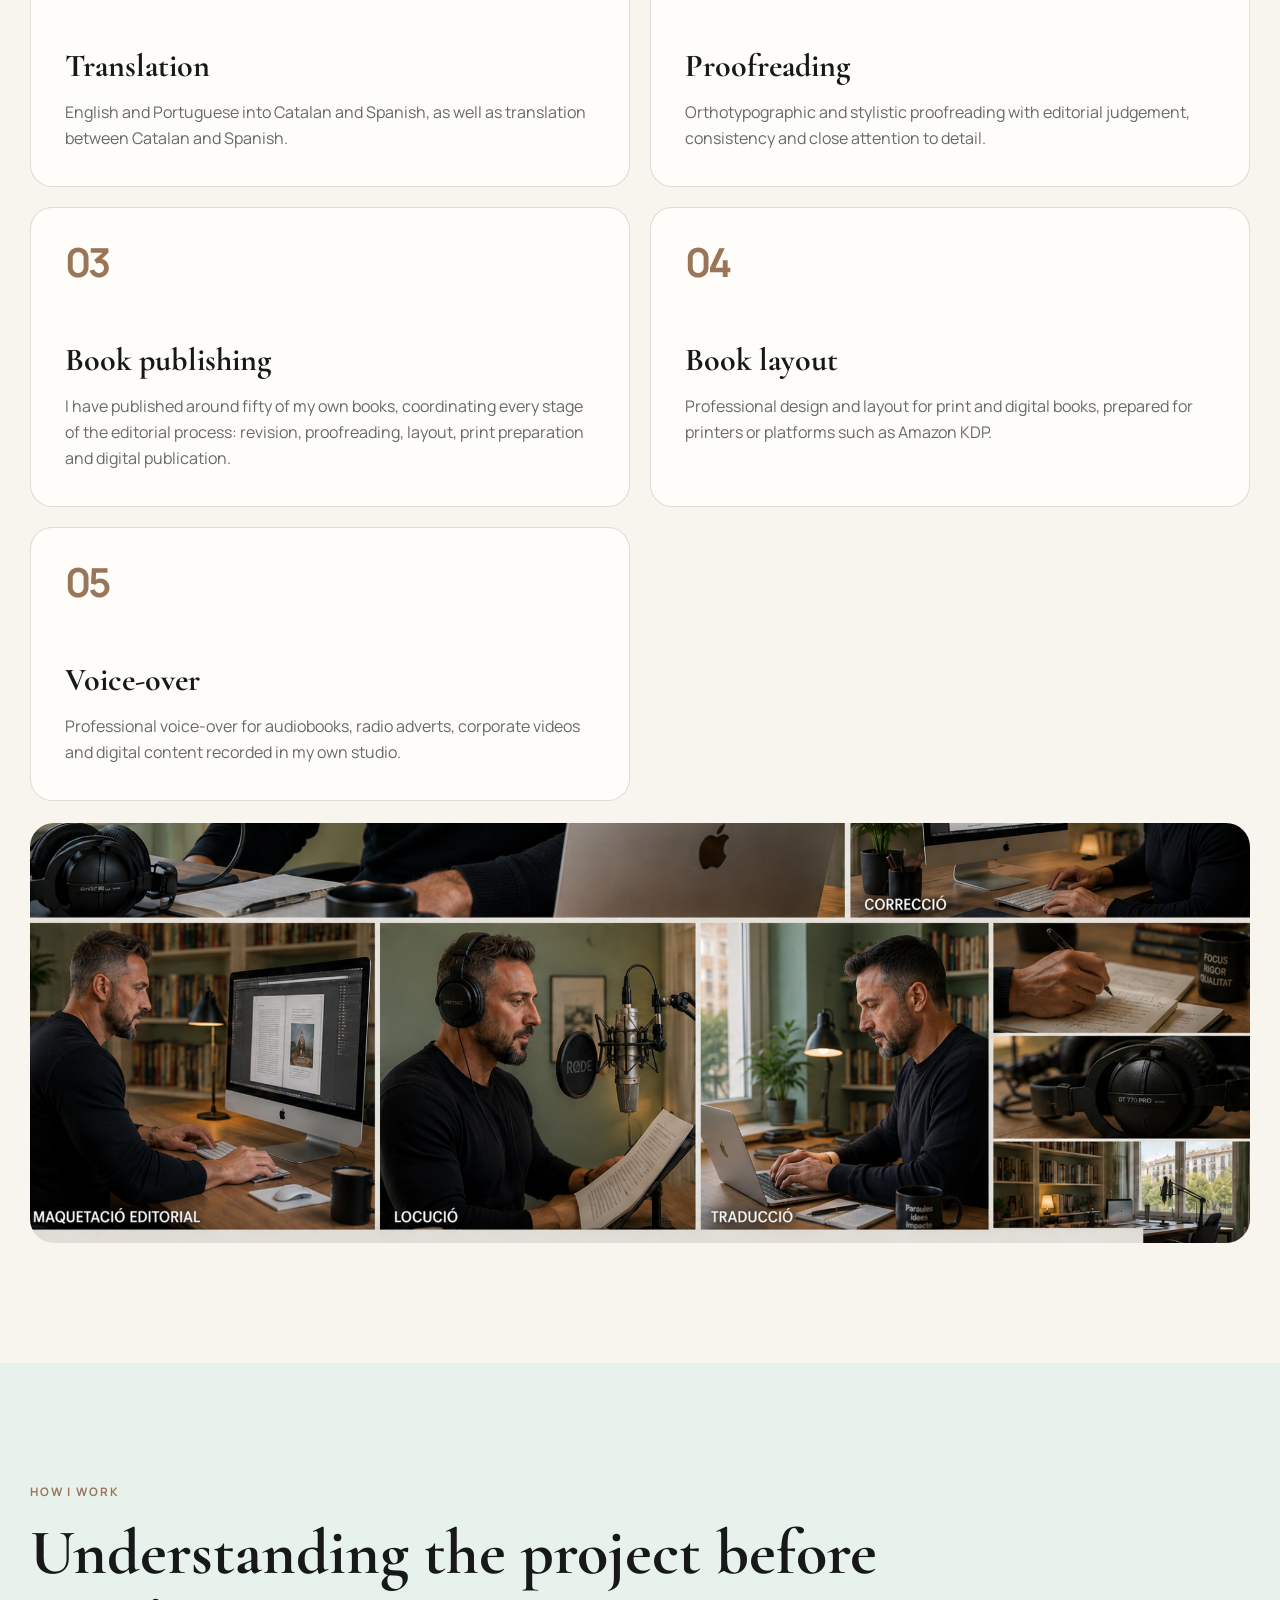
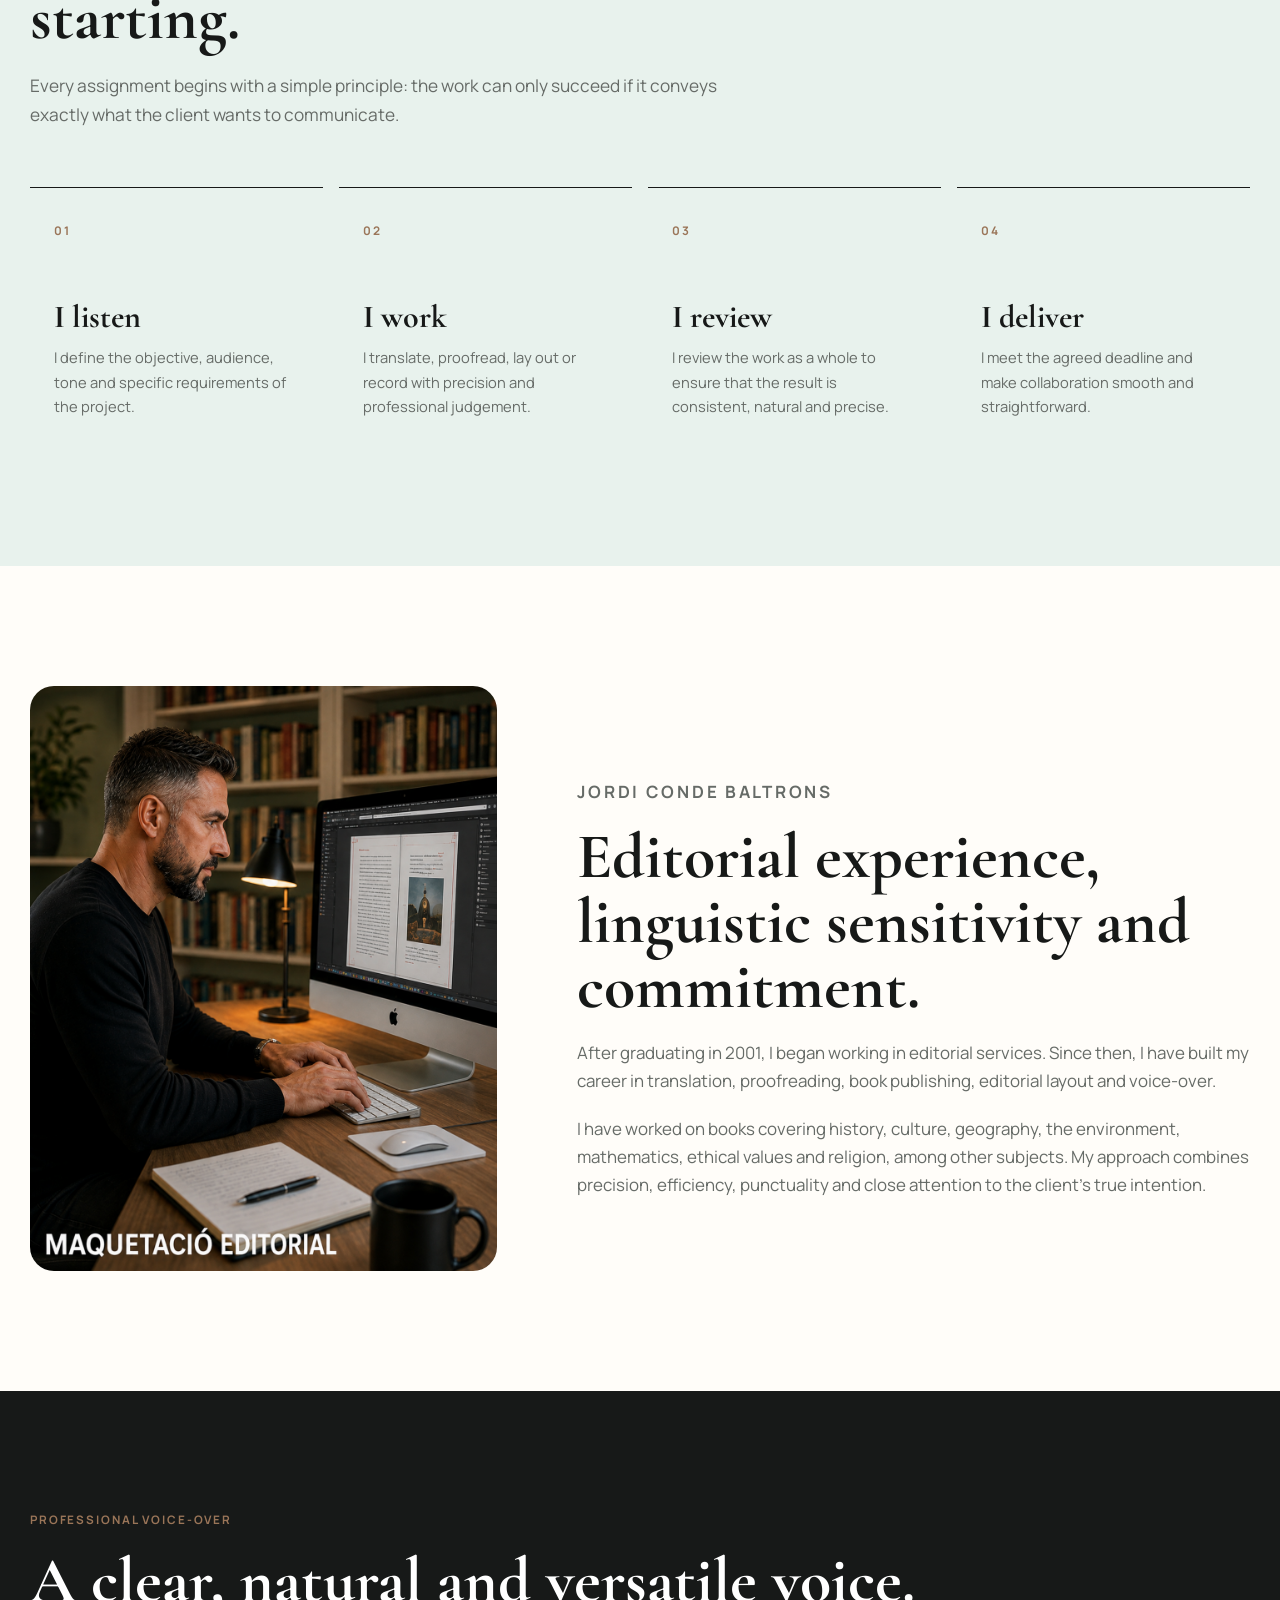
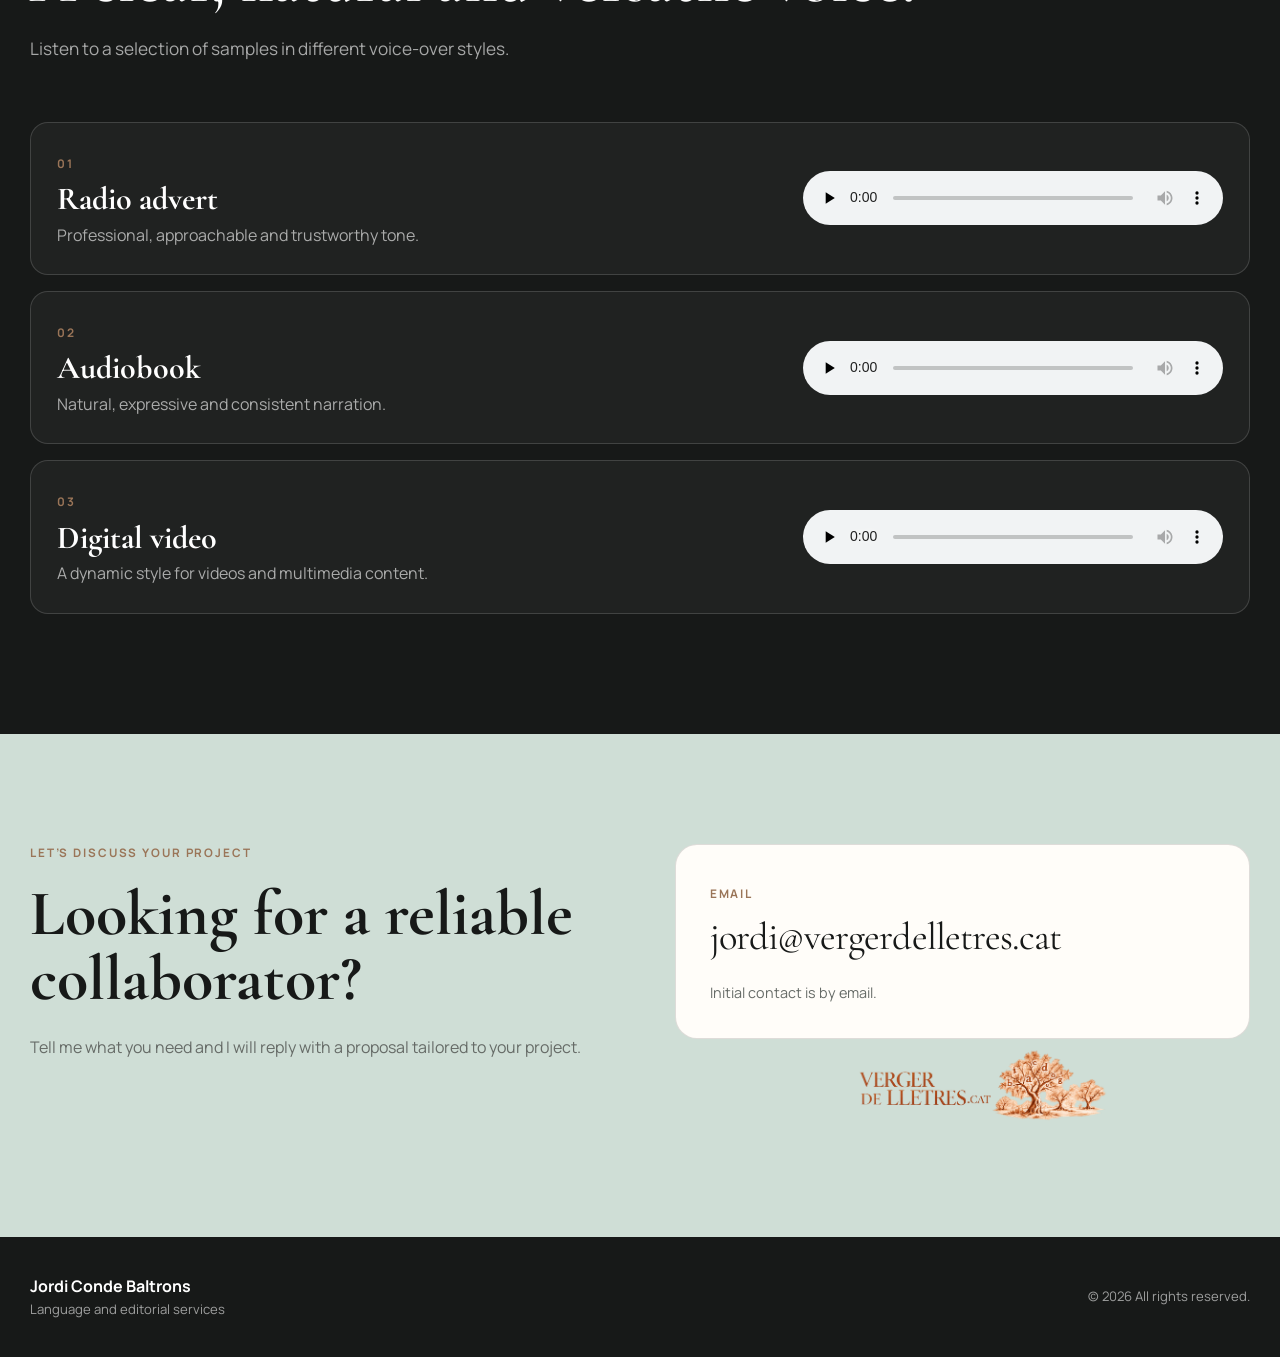
==== commit c3b896e0: "Update index.html" ====
--- a/en/index.html
+++ b/en/index.html
@@ -2,7 +2,7 @@
 
 <html lang="en"><head><meta charset="utf-8"/><meta content="width=device-width,initial-scale=1" name="viewport"/><meta content="Jordi Conde Baltrons. Language and editorial services for agencies: translation, proofreading, book layout and professional voice-over." name="description"/><title>Jordi Conde Baltrons | Language and editorial services</title><link href="https://fonts.googleapis.com" rel="preconnect"/><link crossorigin="" href="https://fonts.gstatic.com" rel="preconnect"/><link href="https://fonts.googleapis.com/css2?family=Cormorant+Garamond:wght@500;600;700&amp;family=Manrope:wght@400;500;600;700&amp;display=swap" rel="stylesheet"/><link href="../styles.css" rel="stylesheet"/></head><body>
 <header class="header"><div class="wrap nav"><a class="identity" href="#inici"><strong>Jordi Conde Baltrons</strong><span>Language and editorial services</span></a><button aria-expanded="false" aria-label="Open menu" class="menu-button">Menu</button><nav class="menu"><a href="#serveis">Services</a><a href="#metode">How I work</a><a href="#perfil-professional">Experience</a><a href="#veu">Voice-over</a><a class="menu-contact" href="#contacte">Contact</a></nav><div aria-label="Language selector" class="lang-selector"><a href="../index.html">CA</a> | <a href="../es/index.html">ES</a> | <a aria-current="page" class="active" href="index.html">EN</a> | <a href="../pt/index.html">PT</a></div></div></header>
-<main><section class="hero" id="inici"><div class="wrap hero-grid"><div class="hero-copy reveal"><p class="kicker">Language and editorial services</p><h1>Words matter.<br/>How they are delivered matters even more.</h1><p class="hero-intro">I work with translation agencies and editorial service providers that require quality, precision and reliable delivery.</p><div class="actions"><a class="btn primary" href="#serveis">View services</a><a class="btn secondary" href="#veu">Listen to samples</a></div></div><figure class="hero-image reveal"><img alt="Jordi Conde Baltrons working in a voice-over and editing studio" src="../assets/hero-studio.png"/><figcaption>Translation · Proofreading · Book layout · Voice-over</figcaption></figure></div></section>
+<main><section class="hero" id="inici"><div class="wrap hero-grid"><div class="hero-copy reveal"><p class="kicker">Language and editorial services</p><h1>Words matter.<br/>How they are delivered matters even more.</h1><p class="hero-intro">I work with translation agencies and editorial service providers that require quality, precision and reliable delivery.</p><div class="actions"><a class="btn primary" href="#serveis">View services</a><a class="btn secondary" href="#veu">Listen to samples</a></div></div><figure class="hero-image reveal"><img alt="Jordi Conde Baltrons working in a voice-over and editing studio" src="../assets/hero-studio.png"/><figcaption>Translation · Proofreading · Book publishing · Book layout · Voice-over</figcaption></figure></div></section>
 <section class="proof"><div class="wrap proof-grid"><article><strong>25+</strong><span>years of editorial experience</span></article><article><strong>50+</strong><span>books published</span></article><article><strong>Hundreds</strong><span>of books translated and proofread</span></article><article><strong>Private studio</strong><span>for professional voice-over</span></article></div></section>
 <section class="section" id="serveis"><div class="wrap"><div class="section-head reveal"><p class="kicker">How can I help?</p><h2>One professional, five areas of expertise.</h2><p>A flexible service designed to support editorial and language teams during busy periods, specialised projects or ongoing collaborations.</p></div><div class="service-grid"><article class="service-card reveal"><span>01</span><h3>Translation</h3><p>English and Portuguese into Catalan and Spanish, as well as translation between Catalan and Spanish.</p></article><article class="service-card reveal"><span>02</span><h3>Proofreading</h3><p>Orthotypographic and stylistic proofreading with editorial judgement, consistency and close attention to detail.</p></article><article class="service-card reveal"><span>03</span><h3>Book publishing</h3><p>I have published around fifty of my own books, coordinating every stage of the editorial process: revision, proofreading, layout, print preparation and digital publication.</p></article><article class="service-card reveal"><span>04</span><h3>Book layout</h3><p>Professional design and layout for print and digital books, prepared for printers or platforms such as Amazon KDP.</p></article><article class="service-card reveal"><span>05</span><h3>Voice-over</h3><p>Professional voice-over for audiobooks, radio adverts, corporate videos and digital content recorded in my own studio.</p></article></div><figure class="wide-image reveal"><img alt="Translation, proofreading, book layout and voice-over" src="../assets/services-collage.png"/></figure></div></section>
 <section class="section method" id="metode"><div class="wrap"><div class="section-head reveal"><p class="kicker">How I work</p><h2>Understanding the project before starting.</h2><p>Every assignment begins with a simple principle: the work can only succeed if it conveys exactly what the client wants to communicate.</p></div><div class="steps"><article class="step reveal"><span>01</span><h3>I listen</h3><p>I define the objective, audience, tone and specific requirements of the project.</p></article><article class="step reveal"><span>02</span><h3>I work</h3><p>I translate, proofread, lay out or record with precision and professional judgement.</p></article><article class="step reveal"><span>03</span><h3>I review</h3><p>I review the work as a whole to ensure that the result is consistent, natural and precise.</p></article><article class="step reveal"><span>04</span><h3>I deliver</h3><p>I meet the agreed deadline and make collaboration smooth and straightforward.</p></article></div></div></section>
--- a/styles.css
+++ b/styles.css
@@ -746,3 +746,22 @@
   margin: -20px auto 0;
 transform: translateX(340px);
 }
+
+/* Frase personal de la secció de cuina */
+.cuina-passio {
+  max-width: 760px;
+  margin: 28px auto 50px;
+  padding: 24px 32px;
+  background: #e8f2ed;
+  border-left: 5px solid #9a7558;
+  border-radius: 10px;
+  text-align: center;
+}
+
+.cuina-passio p {
+  margin: 0;
+  font-size: 1.25rem;
+  line-height: 1.6;
+  font-weight: 600;
+  font-style: italic;
+}
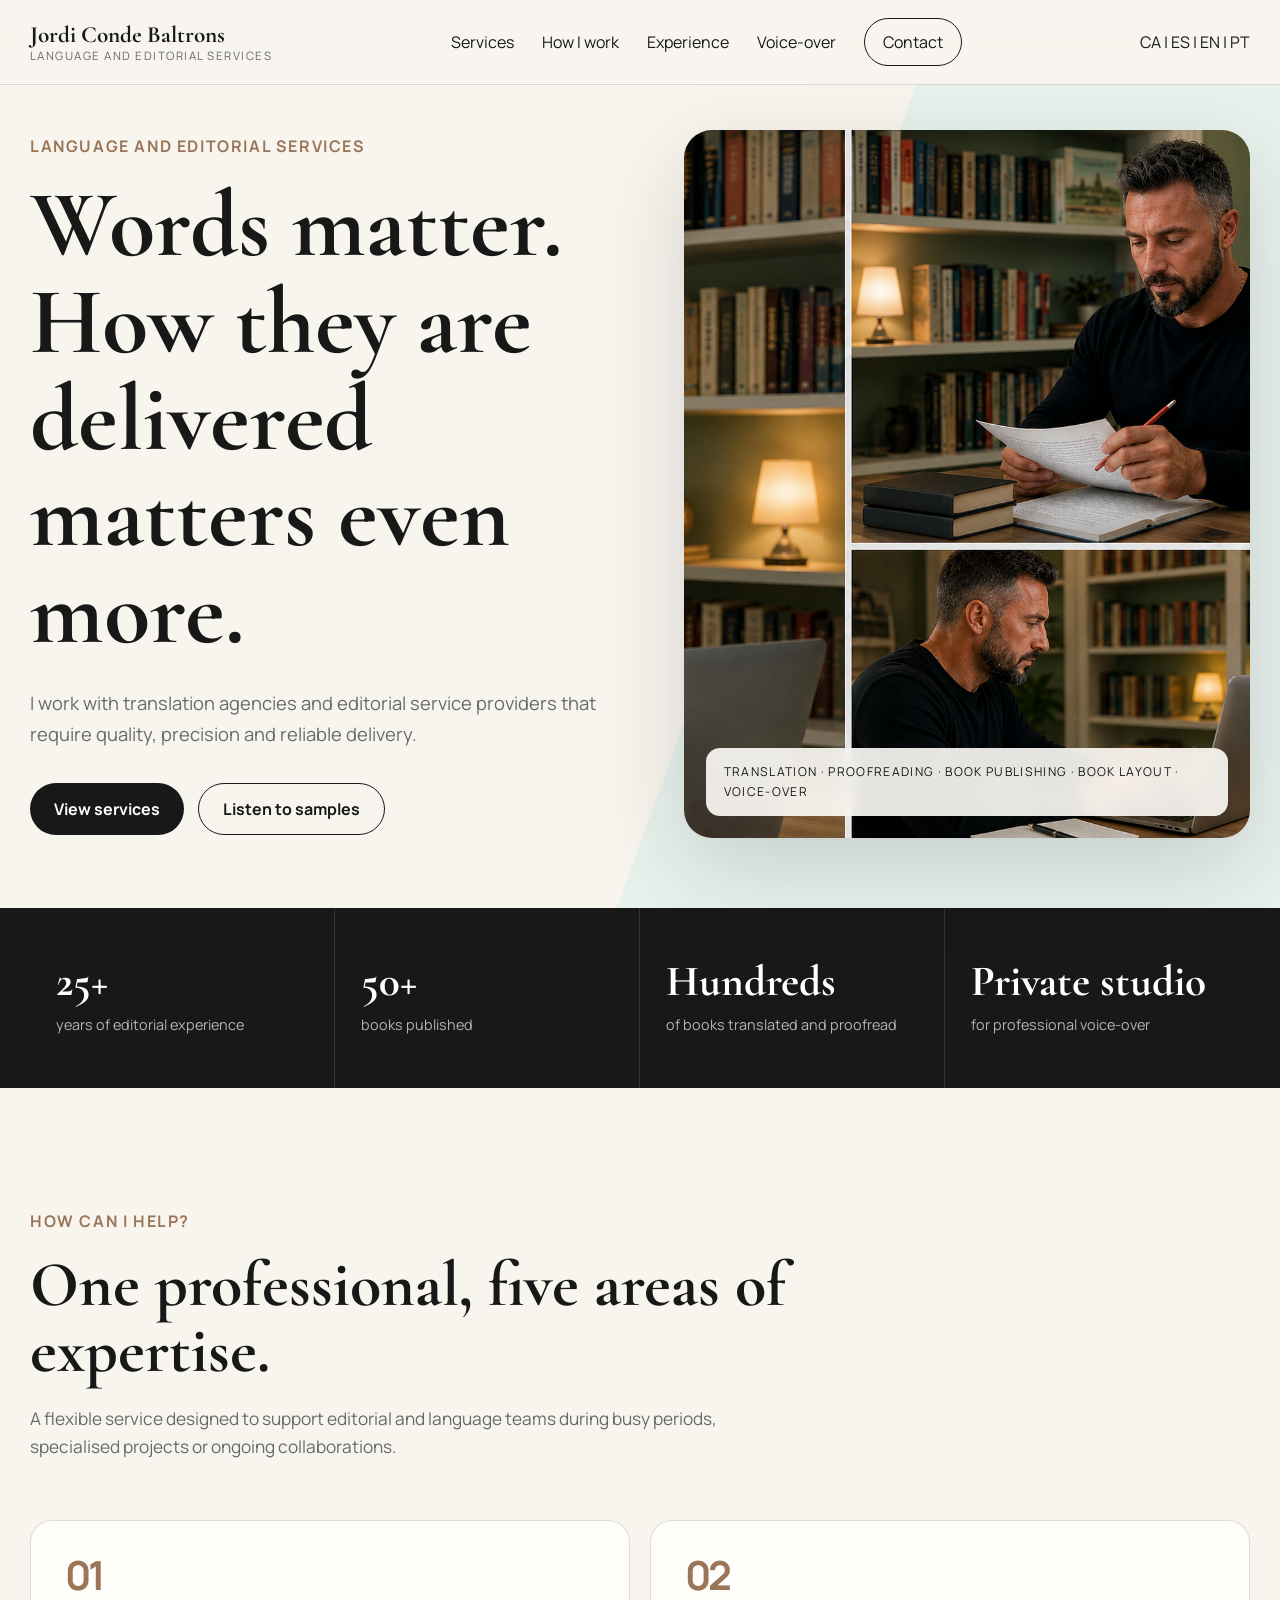
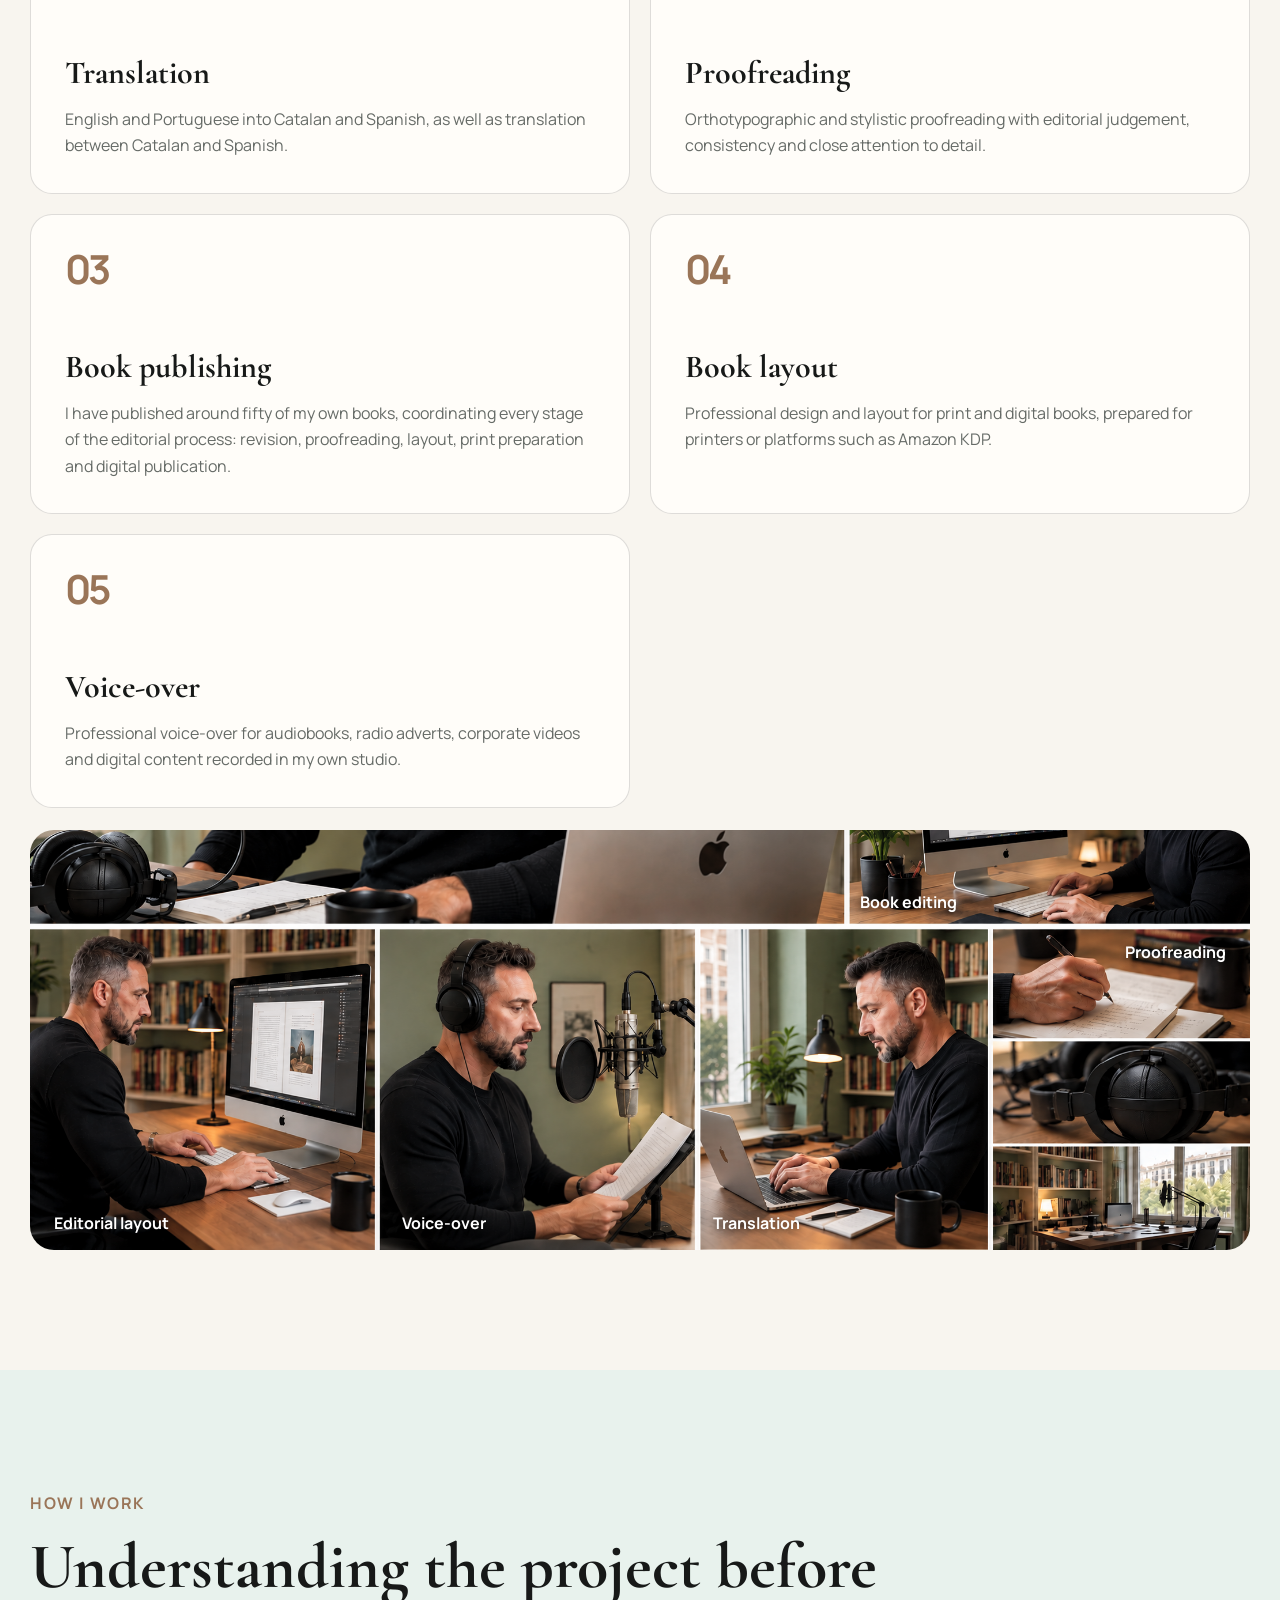
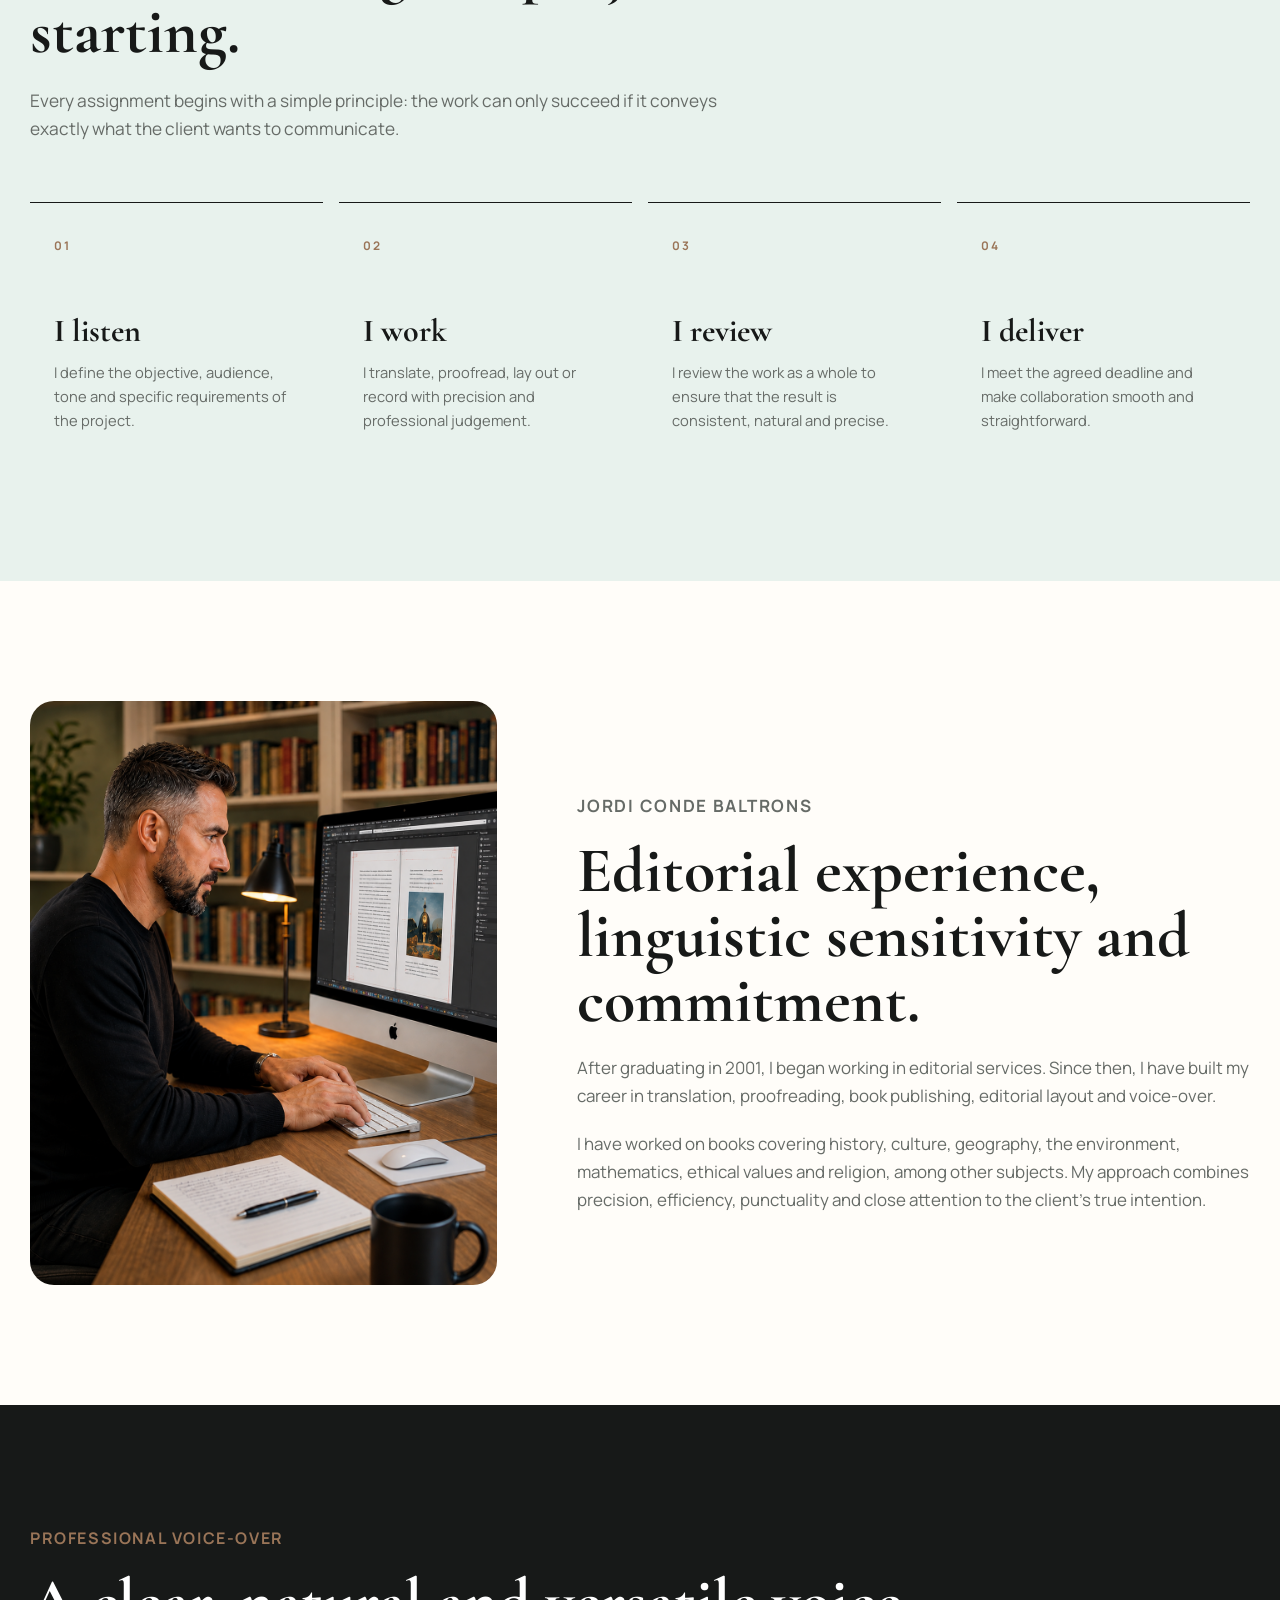
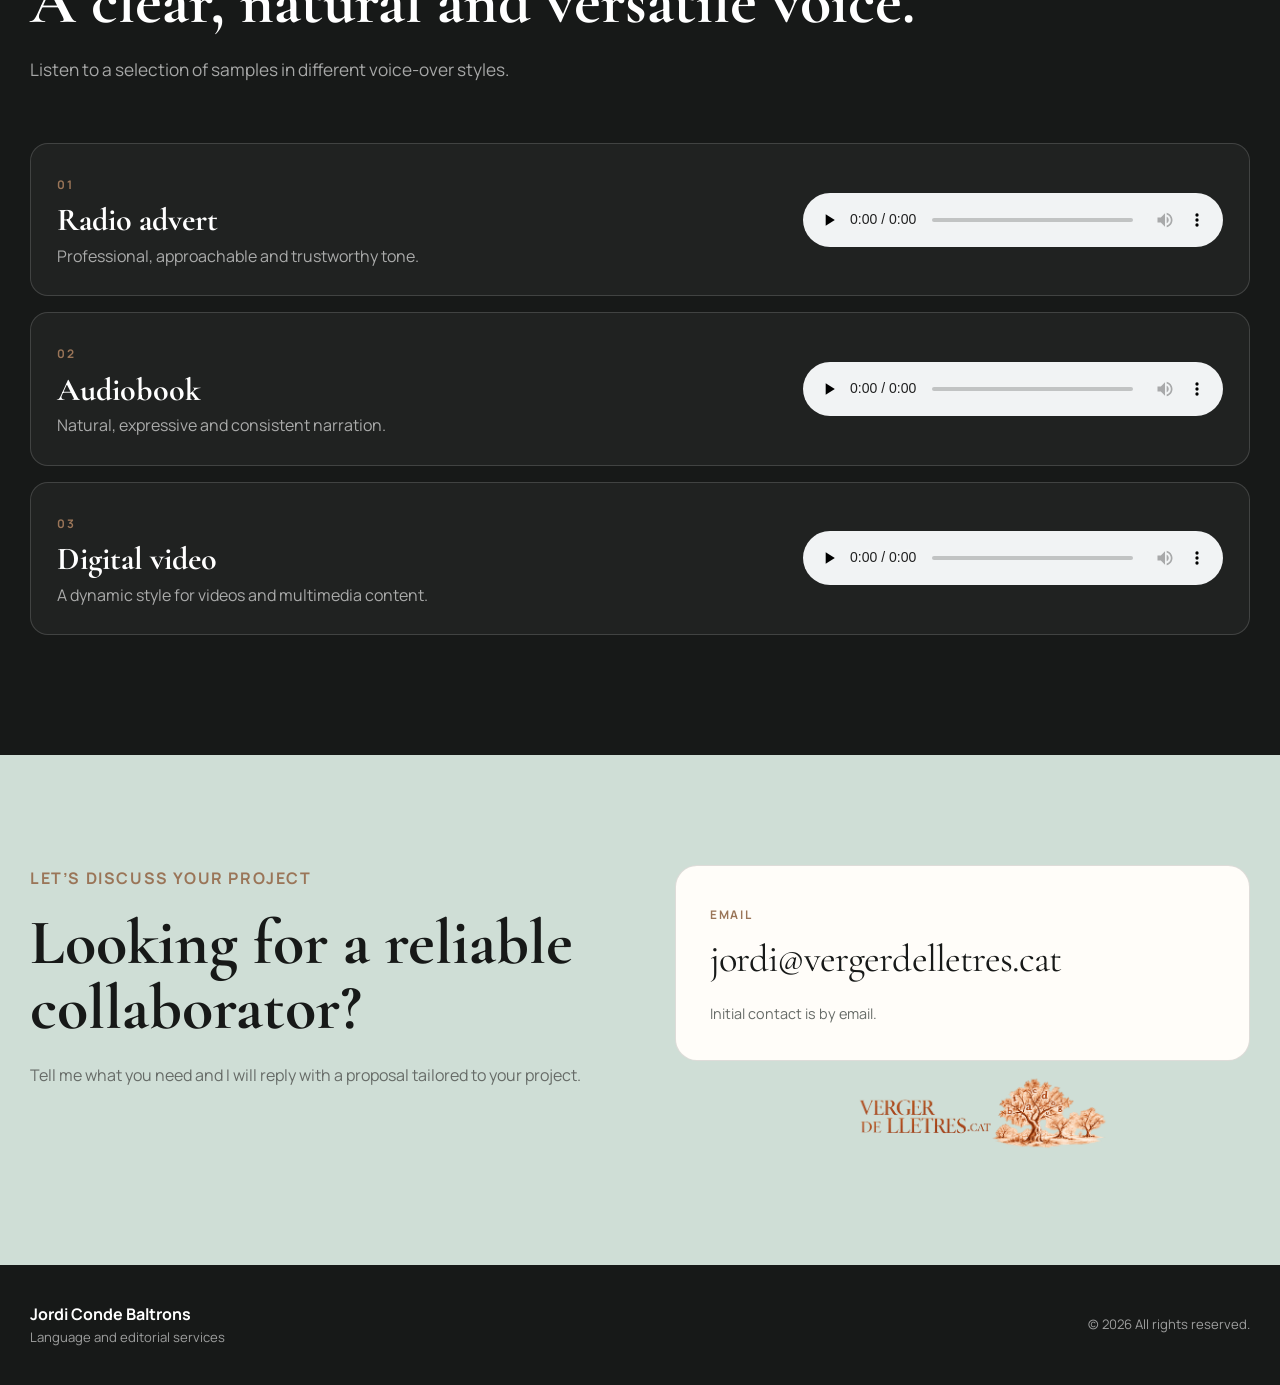
==== commit f08e9404: "Update index.html" ====
--- a/en/index.html
+++ b/en/index.html
@@ -4,7 +4,15 @@
 <header class="header"><div class="wrap nav"><a class="identity" href="#inici"><strong>Jordi Conde Baltrons</strong><span>Language and editorial services</span></a><button aria-expanded="false" aria-label="Open menu" class="menu-button">Menu</button><nav class="menu"><a href="#serveis">Services</a><a href="#metode">How I work</a><a href="#perfil-professional">Experience</a><a href="#veu">Voice-over</a><a class="menu-contact" href="#contacte">Contact</a></nav><div aria-label="Language selector" class="lang-selector"><a href="../index.html">CA</a> | <a href="../es/index.html">ES</a> | <a aria-current="page" class="active" href="index.html">EN</a> | <a href="../pt/index.html">PT</a></div></div></header>
 <main><section class="hero" id="inici"><div class="wrap hero-grid"><div class="hero-copy reveal"><p class="kicker">Language and editorial services</p><h1>Words matter.<br/>How they are delivered matters even more.</h1><p class="hero-intro">I work with translation agencies and editorial service providers that require quality, precision and reliable delivery.</p><div class="actions"><a class="btn primary" href="#serveis">View services</a><a class="btn secondary" href="#veu">Listen to samples</a></div></div><figure class="hero-image reveal"><img alt="Jordi Conde Baltrons working in a voice-over and editing studio" src="../assets/hero-studio.png"/><figcaption>Translation · Proofreading · Book publishing · Book layout · Voice-over</figcaption></figure></div></section>
 <section class="proof"><div class="wrap proof-grid"><article><strong>25+</strong><span>years of editorial experience</span></article><article><strong>50+</strong><span>books published</span></article><article><strong>Hundreds</strong><span>of books translated and proofread</span></article><article><strong>Private studio</strong><span>for professional voice-over</span></article></div></section>
-<section class="section" id="serveis"><div class="wrap"><div class="section-head reveal"><p class="kicker">How can I help?</p><h2>One professional, five areas of expertise.</h2><p>A flexible service designed to support editorial and language teams during busy periods, specialised projects or ongoing collaborations.</p></div><div class="service-grid"><article class="service-card reveal"><span>01</span><h3>Translation</h3><p>English and Portuguese into Catalan and Spanish, as well as translation between Catalan and Spanish.</p></article><article class="service-card reveal"><span>02</span><h3>Proofreading</h3><p>Orthotypographic and stylistic proofreading with editorial judgement, consistency and close attention to detail.</p></article><article class="service-card reveal"><span>03</span><h3>Book publishing</h3><p>I have published around fifty of my own books, coordinating every stage of the editorial process: revision, proofreading, layout, print preparation and digital publication.</p></article><article class="service-card reveal"><span>04</span><h3>Book layout</h3><p>Professional design and layout for print and digital books, prepared for printers or platforms such as Amazon KDP.</p></article><article class="service-card reveal"><span>05</span><h3>Voice-over</h3><p>Professional voice-over for audiobooks, radio adverts, corporate videos and digital content recorded in my own studio.</p></article></div><figure class="wide-image reveal"><img alt="Translation, proofreading, book layout and voice-over" src="../assets/services-collage.png"/></figure></div></section>
+<section class="section" id="serveis"><div class="wrap"><div class="section-head reveal"><p class="kicker">How can I help?</p><h2>One professional, five areas of expertise.</h2><p>A flexible service designed to support editorial and language teams during busy periods, specialised projects or ongoing collaborations.</p></div><div class="service-grid"><article class="service-card reveal"><span>01</span><h3>Translation</h3><p>English and Portuguese into Catalan and Spanish, as well as translation between Catalan and Spanish.</p></article><article class="service-card reveal"><span>02</span><h3>Proofreading</h3><p>Orthotypographic and stylistic proofreading with editorial judgement, consistency and close attention to detail.</p></article><article class="service-card reveal"><span>03</span><h3>Book publishing</h3><p>I have published around fifty of my own books, coordinating every stage of the editorial process: revision, proofreading, layout, print preparation and digital publication.</p></article><article class="service-card reveal"><span>04</span><h3>Book layout</h3><p>Professional design and layout for print and digital books, prepared for printers or platforms such as Amazon KDP.</p></article><article class="service-card reveal"><span>05</span><h3>Voice-over</h3><p>Professional voice-over for audiobooks, radio adverts, corporate videos and digital content recorded in my own studio.</p></article></div><figure class="wide-image services-collage reveal">
+  <img alt="Translation, proofreading, book editing, editorial layout and voice-over" src="../assets/services-collage.png"/>
+
+  <span class="collage-label collage-maquetacio">Editorial layout</span>
+  <span class="collage-label collage-locucio">Voice-over</span>
+  <span class="collage-label collage-traduccio">Translation</span>
+  <span class="collage-label collage-correccio">Proofreading</span>
+  <span class="collage-label collage-edicio">Book editing</span>
+</figure></div></section>
 <section class="section method" id="metode"><div class="wrap"><div class="section-head reveal"><p class="kicker">How I work</p><h2>Understanding the project before starting.</h2><p>Every assignment begins with a simple principle: the work can only succeed if it conveys exactly what the client wants to communicate.</p></div><div class="steps"><article class="step reveal"><span>01</span><h3>I listen</h3><p>I define the objective, audience, tone and specific requirements of the project.</p></article><article class="step reveal"><span>02</span><h3>I work</h3><p>I translate, proofread, lay out or record with precision and professional judgement.</p></article><article class="step reveal"><span>03</span><h3>I review</h3><p>I review the work as a whole to ensure that the result is consistent, natural and precise.</p></article><article class="step reveal"><span>04</span><h3>I deliver</h3><p>I meet the agreed deadline and make collaboration smooth and straightforward.</p></article></div></div></section>
 <section class="section about" id="perfil-professional"><div class="wrap about-grid"><figure class="portrait reveal"><img alt="Jordi Conde Baltrons working on an editorial project" src="../assets/jordi-portrait.png"/></figure><div class="about-copy reveal"><p class="kicker">Jordi Conde Baltrons</p><h2>Editorial experience, linguistic sensitivity and commitment.</h2><p>After graduating in 2001, I began working in editorial services. Since then, I have built my career in translation, proofreading, book publishing, editorial layout and voice-over.</p><p>I have worked on books covering history, culture, geography, the environment, mathematics, ethical values and religion, among other subjects. My approach combines precision, efficiency, punctuality and close attention to the client’s true intention.</p></div></div></section>
 <section class="section voice" id="veu"><div class="wrap"><div class="section-head reveal"><p class="kicker">Professional voice-over</p><h2>A clear, natural and versatile voice.</h2><p>Listen to a selection of samples in different voice-over styles.</p></div><div class="audio-grid"><article class="audio-card reveal"><div><span>01</span><h3>Radio advert</h3><p>Professional, approachable and trustworthy tone.</p></div><audio controls="" preload="none"><source src="../audio/radio.mp3" type="audio/mpeg"/></audio></article><article class="audio-card reveal"><div><span>02</span><h3>Audiobook</h3><p>Natural, expressive and consistent narration.</p></div><audio controls="" preload="none"><source src="../audio/audiollibre.mp3" type="audio/mpeg"/></audio></article><article class="audio-card reveal"><div><span>03</span><h3>Digital video</h3><p>A dynamic style for videos and multimedia content.</p></div><audio controls="" preload="none"><source src="../audio/videodigital.mp3" type="audio/mpeg"/></audio></article></div></div></section>
--- a/styles.css
+++ b/styles.css
@@ -1,4 +1,4 @@
-:root{--mint:#e8f2ed;--mint-deep:#cfded6;--paper:#f8f5ef;--white:#fffdf9;--ink:#171918;--muted:#666b67;--bronze:#9a7558;--line:rgba(23,25,24,.14);--max:1220px}*{box-sizing:border-box;margin:0;padding:0}html{scroll-behavior:smooth}body{font-family:Manrope,system-ui,sans-serif;background:var(--paper);color:var(--ink);line-height:1.65}img{display:block;width:100%}a{color:inherit;text-decoration:none}.wrap{width:min(calc(100% - 40px),var(--max));margin:auto}.header{position:sticky;top:0;z-index:50;background:rgba(248,245,239,.88);backdrop-filter:blur(16px);border-bottom:1px solid var(--line)}.nav{min-height:84px;display:flex;justify-content:space-between;align-items:center;gap:30px}.identity{display:flex;flex-direction:column;line-height:1.15}.identity strong{font-family:"Cormorant Garamond",serif;font-size:1.45rem}.identity span{font-size:.72rem;text-transform:uppercase;letter-spacing:.13em;color:var(--muted)}.menu{display:flex;align-items:center;gap:28px;font-size:.9rem}.menu a{transition:.2s}.menu a:hover{color:var(--bronze)}.menu-contact{border:1px solid var(--ink);border-radius:999px;padding:10px 18px}.menu-button{display:none;background:transparent;border:0;font:inherit;font-weight:700}.hero{padding:90px 0 70px;background:linear-gradient(110deg,var(--paper) 0 58%,var(--mint) 58% 100%)}.hero-grid{display:grid;grid-template-columns:1.02fr .98fr;gap:64px;align-items:center}.kicker{text-transform:uppercase;letter-spacing:.16em;font-weight:700;font-size:.73rem;color:var(--bronze);margin-bottom:18px}h1,h2,h3{font-family:"Cormorant Garamond",serif;line-height:1.02}h1{font-size:clamp(3.8rem,7.4vw,7.3rem);max-width:840px;margin-bottom:28px}h2{font-size:clamp(2.8rem,5vw,5rem);max-width:890px}h3{font-size:2rem}.hero-intro{font-size:1.15rem;color:var(--muted);max-width:650px}.actions{display:flex;gap:14px;flex-wrap:wrap;margin-top:34px}.btn{display:inline-flex;align-items:center;justify-content:center;min-height:52px;padding:0 24px;border-radius:999px;font-weight:700;transition:.2s}.btn:hover{transform:translateY(-2px)}.primary{background:var(--ink);color:white}.secondary{border:1px solid var(--ink)}.hero-image{position:relative}.hero-image img{aspect-ratio:4/5;object-fit:cover;border-radius:28px;box-shadow:0 30px 90px rgba(23,25,24,.16)}.hero-image figcaption{position:absolute;left:22px;right:22px;bottom:22px;background:rgba(255,253,249,.9);backdrop-filter:blur(8px);padding:14px 18px;border-radius:14px;font-size:.76rem;text-transform:uppercase;letter-spacing:.11em}.proof{background:var(--ink);color:white}.proof-grid{display:grid;grid-template-columns:repeat(4,1fr)}.proof article{min-height:180px;padding:38px 26px;border-right:1px solid rgba(255,255,255,.12);display:flex;flex-direction:column;justify-content:center}.proof article:last-child{border-right:0}.proof strong{font-family:"Cormorant Garamond",serif;font-size:2.7rem;line-height:1}.proof span{margin-top:10px;color:rgba(255,255,255,.68);font-size:.9rem}.section{padding:120px 0}.section-head{max-width:900px;margin-bottom:58px}.section-head>p:last-child{max-width:700px;margin-top:22px;color:var(--muted);font-size:1.08rem}.service-grid{display:grid;grid-template-columns:repeat(2,1fr);gap:20px}.service-card{background:var(--white);border:1px solid var(--line);border-radius:22px;padding:34px;min-height:260px}.service-card>span,.step>span,.audio-card span{font-size:.74rem;letter-spacing:.14em;color:var(--bronze);font-weight:700}.service-card h3{margin:60px 0 16px}.service-card p{color:var(--muted)}.wide-image{margin-top:22px;border-radius:24px;overflow:hidden}.wide-image img{height:420px;object-fit:cover}.method{background:var(--mint)}.steps{display:grid;grid-template-columns:repeat(4,1fr);gap:16px}.step{padding:28px 24px;border-top:1px solid var(--ink)}.step h3{margin:58px 0 12px}.step p{color:var(--muted);font-size:.92rem}.about{background:var(--white)}.about-grid{display:grid;grid-template-columns:.82fr 1.18fr;gap:80px;align-items:center}.portrait img{aspect-ratio:4/5;object-fit:cover;border-radius:24px}.about-copy p{font-size:1.06rem;color:var(--muted);margin-top:20px}.about-copy a{text-decoration:underline;text-underline-offset:3px}.voice{background:var(--ink);color:white}.voice .section-head>p:last-child{color:rgba(255,255,255,.62)}.audio-grid{display:grid;gap:16px}.audio-card{display:grid;grid-template-columns:1fr minmax(280px,420px);gap:30px;align-items:center;border:1px solid rgba(255,255,255,.15);border-radius:18px;padding:26px;background:rgba(255,255,255,.04)}.audio-card h3{margin:8px 0 6px}.audio-card p{color:rgba(255,255,255,.62)}audio{width:100%}.contact{padding:110px 0;background:var(--mint-deep)}.contact-grid{display:grid;grid-template-columns:1fr 1fr;gap:70px;align-items:start}.contact-grid>div>p:last-child{margin-top:22px;max-width:610px;color:var(--muted)}.contact-card{background:var(--white);border:1px solid var(--line);border-radius:22px;padding:34px}.contact-card span{font-size:.74rem;text-transform:uppercase;letter-spacing:.14em;color:var(--bronze);font-weight:700}.contact-card a{font-family:"Cormorant Garamond",serif;font-size:clamp(1.45rem,3vw,3rem);line-height:1.08;letter-spacing:-.025em;display:block;margin:12px 0 18px;white-space:nowrap}.contact-card p{color:var(--muted);font-size:.9rem}footer{background:var(--ink);color:white}.footer-inner{min-height:120px;display:flex;align-items:center;justify-content:space-between;gap:30px}.footer-inner div{display:flex;flex-direction:column}.footer-inner span,.footer-inner p{color:rgba(255,255,255,.58);font-size:.82rem}.reveal{opacity:0;transform:translateY(18px);transition:opacity .75s ease,transform .75s ease}.reveal.visible{opacity:1;transform:none}@media(max-width:900px){.hero{background:var(--paper)}.hero-grid,.about-grid,.contact-grid{grid-template-columns:1fr}.proof-grid{grid-template-columns:repeat(2,1fr)}.service-grid{grid-template-columns:1fr}.steps{grid-template-columns:repeat(2,1fr)}.audio-card{grid-template-columns:1fr}.menu{display:none;position:absolute;top:88px;left:20px;right:20px;flex-direction:column;align-items:stretch;background:var(--white);border:1px solid var(--line);padding:22px;border-radius:18px}.menu.open{display:flex}.menu-button{display:block}}@media(max-width:560px){.wrap{width:min(calc(100% - 28px),var(--max))}.hero,.section{padding:78px 0}h1{font-size:3.7rem}.proof-grid,.steps{grid-template-columns:1fr}.proof article{border-right:0;border-bottom:1px solid rgba(255,255,255,.12)}.proof article:last-child{border-bottom:0}.wide-image img{height:280px}.footer-inner{flex-direction:column;justify-content:center;text-align:center}}
+:root{--mint:#e8f2ed;--mint-deep:#cfded6;--paper:#f8f5ef;--white:#fffdf9;--ink:#171918;--muted:#666b67;--bronze:#9a7558;--line:rgba(23,25,24,.14);--max:1220px}*{box-sizing:border-box;margin:0;padding:0}html{scroll-behavior:smooth}body{font-family:Manrope,system-ui,sans-serif;background:var(--paper);color:var(--ink);line-height:1.65}img{display:block;width:100%}a{color:inherit;text-decoration:none}.wrap{width:min(calc(100% - 40px),var(--max));margin:auto}.header{position:sticky;top:0;z-index:50;background:rgba(248,245,239,.88);backdrop-filter:blur(16px);border-bottom:1px solid var(--line)}.nav{min-height:84px;display:flex;justify-content:space-between;align-items:center;gap:30px}.identity{display:flex;flex-direction:column;line-height:1.15}.identity strong{font-family:"Cormorant Garamond",serif;font-size:1.45rem}.identity span{font-size:.72rem;text-transform:uppercase;letter-spacing:.13em;color:var(--muted)}.menu{display:flex;align-items:center;gap:28px;font-size:1rem}.menu a{transition:.2s}.menu a:hover{color:var(--bronze)}.menu-contact{border:1px solid var(--ink);border-radius:999px;padding:10px 18px}.menu-button{display:none;background:transparent;border:0;font:inherit;font-weight:700}.hero{padding:90px 0 70px;background:linear-gradient(110deg,var(--paper) 0 58%,var(--mint) 58% 100%)}.hero-grid{display:grid;grid-template-columns:1.02fr .98fr;gap:64px;align-items:center}.kicker{text-transform:uppercase;letter-spacing:.10em;font-weight:700;font-size:1rem;color:var(--bronze);margin-bottom:18px}h1,h2,h3{font-family:"Cormorant Garamond",serif;line-height:1.02}h1{font-size:clamp(3.8rem,7.4vw,7.3rem);max-width:840px;margin-bottom:28px}h2{font-size:clamp(2.8rem,5vw,5rem);max-width:890px}h3{font-size:2rem}.hero-intro{font-size:1.15rem;color:var(--muted);max-width:650px}.actions{display:flex;gap:14px;flex-wrap:wrap;margin-top:34px}.btn{display:inline-flex;align-items:center;justify-content:center;min-height:52px;padding:0 24px;border-radius:999px;font-weight:700;transition:.2s}.btn:hover{transform:translateY(-2px)}.primary{background:var(--ink);color:white}.secondary{border:1px solid var(--ink)}.hero-image{position:relative}.hero-image img{aspect-ratio:4/5;object-fit:cover;border-radius:28px;box-shadow:0 30px 90px rgba(23,25,24,.16)}.hero-image figcaption{position:absolute;left:22px;right:22px;bottom:22px;background:rgba(255,253,249,.9);backdrop-filter:blur(8px);padding:14px 18px;border-radius:14px;font-size:.76rem;text-transform:uppercase;letter-spacing:.11em}.proof{background:var(--ink);color:white}.proof-grid{display:grid;grid-template-columns:repeat(4,1fr)}.proof article{min-height:180px;padding:38px 26px;border-right:1px solid rgba(255,255,255,.12);display:flex;flex-direction:column;justify-content:center}.proof article:last-child{border-right:0}.proof strong{font-family:"Cormorant Garamond",serif;font-size:2.7rem;line-height:1}.proof span{margin-top:10px;color:rgba(255,255,255,.68);font-size:.9rem}.section{padding:120px 0}.section-head{max-width:900px;margin-bottom:58px}.section-head>p:last-child{max-width:700px;margin-top:22px;color:var(--muted);font-size:1.08rem}.service-grid{display:grid;grid-template-columns:repeat(2,1fr);gap:20px}.service-card{background:var(--white);border:1px solid var(--line);border-radius:22px;padding:34px;min-height:260px}.service-card>span,.step>span,.audio-card span{font-size:.74rem;letter-spacing:.14em;color:var(--bronze);font-weight:700}.service-card h3{margin:60px 0 16px}.service-card p{color:var(--muted)}.wide-image{margin-top:22px;border-radius:24px;overflow:hidden}.wide-image img{height:420px;object-fit:cover}.method{background:var(--mint)}.steps{display:grid;grid-template-columns:repeat(4,1fr);gap:16px}.step{padding:28px 24px;border-top:1px solid var(--ink)}.step h3{margin:58px 0 12px}.step p{color:var(--muted);font-size:.92rem}.about{background:var(--white)}.about-grid{display:grid;grid-template-columns:.82fr 1.18fr;gap:80px;align-items:center}.portrait img{aspect-ratio:4/5;object-fit:cover;border-radius:24px}.about-copy p{font-size:1.06rem;color:var(--muted);margin-top:20px}.about-copy a{text-decoration:underline;text-underline-offset:3px}.voice{background:var(--ink);color:white}.voice .section-head>p:last-child{color:rgba(255,255,255,.62)}.audio-grid{display:grid;gap:16px}.audio-card{display:grid;grid-template-columns:1fr minmax(280px,420px);gap:30px;align-items:center;border:1px solid rgba(255,255,255,.15);border-radius:18px;padding:26px;background:rgba(255,255,255,.04)}.audio-card h3{margin:8px 0 6px}.audio-card p{color:rgba(255,255,255,.62)}audio{width:100%}.contact{padding:110px 0;background:var(--mint-deep)}.contact-grid{display:grid;grid-template-columns:1fr 1fr;gap:70px;align-items:start}.contact-grid>div>p:last-child{margin-top:22px;max-width:610px;color:var(--muted)}.contact-card{background:var(--white);border:1px solid var(--line);border-radius:22px;padding:34px}.contact-card span{font-size:.74rem;text-transform:uppercase;letter-spacing:.14em;color:var(--bronze);font-weight:700}.contact-card a{font-family:"Cormorant Garamond",serif;font-size:clamp(1.45rem,3vw,3rem);line-height:1.08;letter-spacing:-.025em;display:block;margin:12px 0 18px;white-space:nowrap}.contact-card p{color:var(--muted);font-size:.9rem}footer{background:var(--ink);color:white}.footer-inner{min-height:120px;display:flex;align-items:center;justify-content:space-between;gap:30px}.footer-inner div{display:flex;flex-direction:column}.footer-inner span,.footer-inner p{color:rgba(255,255,255,.58);font-size:.82rem}.reveal{opacity:0;transform:translateY(18px);transition:opacity .75s ease,transform .75s ease}.reveal.visible{opacity:1;transform:none}@media(max-width:900px){.hero{background:var(--paper)}.hero-grid,.about-grid,.contact-grid{grid-template-columns:1fr}.proof-grid{grid-template-columns:repeat(2,1fr)}.service-grid{grid-template-columns:1fr}.steps{grid-template-columns:repeat(2,1fr)}.audio-card{grid-template-columns:1fr}.menu{display:none;position:absolute;top:88px;left:20px;right:20px;flex-direction:column;align-items:stretch;background:var(--white);border:1px solid var(--line);padding:22px;border-radius:18px}.menu.open{display:flex}.menu-button{display:block}}@media(max-width:560px){.wrap{width:min(calc(100% - 28px),var(--max))}.hero,.section{padding:78px 0}h1{font-size:3.7rem}.proof-grid,.steps{grid-template-columns:1fr}.proof article{border-right:0;border-bottom:1px solid rgba(255,255,255,.12)}.proof article:last-child{border-bottom:0}.wide-image img{height:280px}.footer-inner{flex-direction:column;justify-content:center;text-align:center}}
 
 @media(max-width:420px){.contact-card a{font-size:1.22rem;letter-spacing:-.035em}}
 .books-kicker {
@@ -765,3 +765,59 @@
   font-weight: 600;
   font-style: italic;
 }
+
+/* Títol Lectures graduades en català */
+.books-kicker {
+  font-size: 1.70rem;
+}
+
+/* Títol de la caixa per a escoles */
+.schools-box h3 {
+  font-size: 2.5rem;
+}
+
+/* Textos sobre el collage de serveis */
+.services-collage {
+  position: relative;
+}
+
+.services-collage .collage-label {
+  position: absolute;
+  z-index: 2;
+  color: #fff;
+  font-weight: 700;
+  font-size: 1rem;
+  line-height: 1.2;
+  text-shadow: 0 2px 6px rgba(0,0,0,.65);
+  pointer-events: none;
+}
+
+/* Maquetació editorial */
+.collage-maquetacio {
+  left: 2%;
+  bottom: 4%;
+}
+
+/* Locució */
+.collage-locucio {
+  left: 30.5%;
+  bottom: 4%;
+}
+
+/* Traducció */
+.collage-traduccio {
+  left: 56%;
+  bottom: 4%;
+}
+
+/* Correcció */
+.collage-correccio {
+  right: 2%;
+  top: 27%;
+}
+
+/* Edició de llibres */
+.collage-edicio {
+  left: 68%;
+  top: 15%;
+}
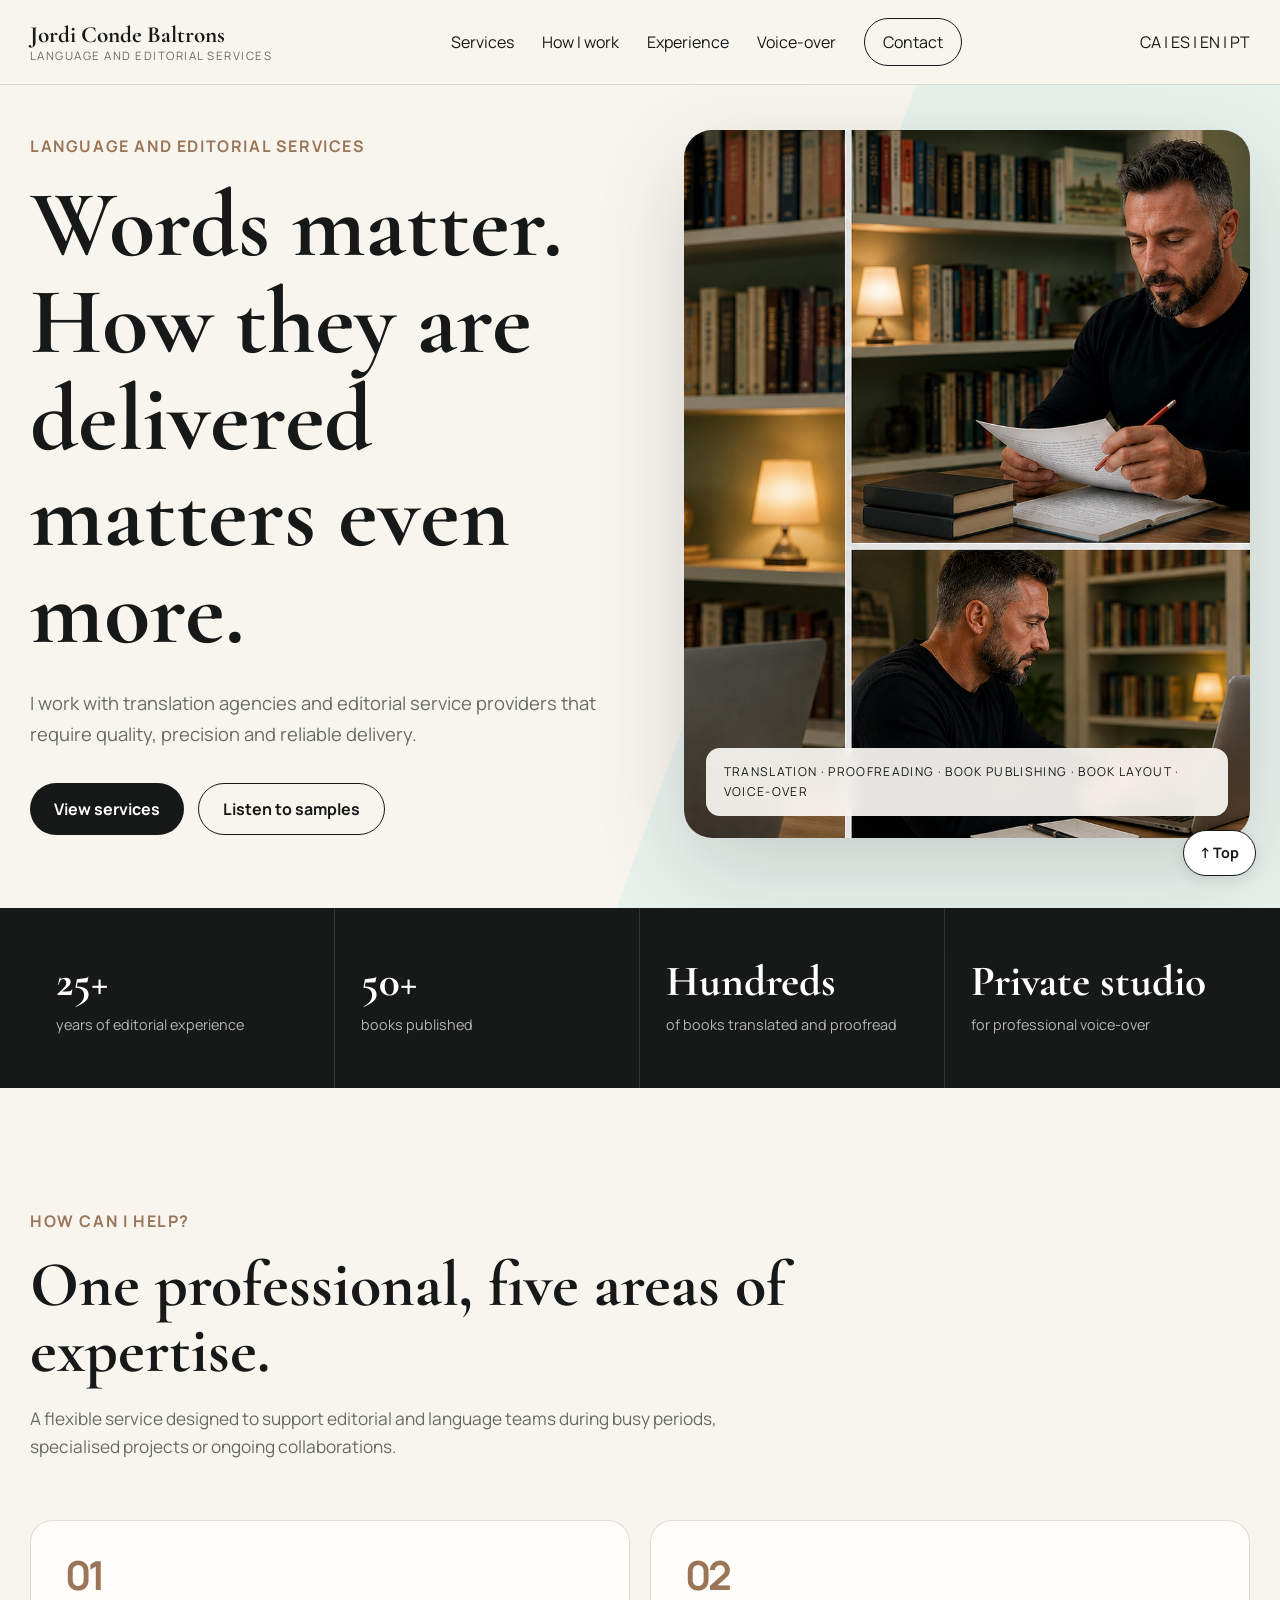
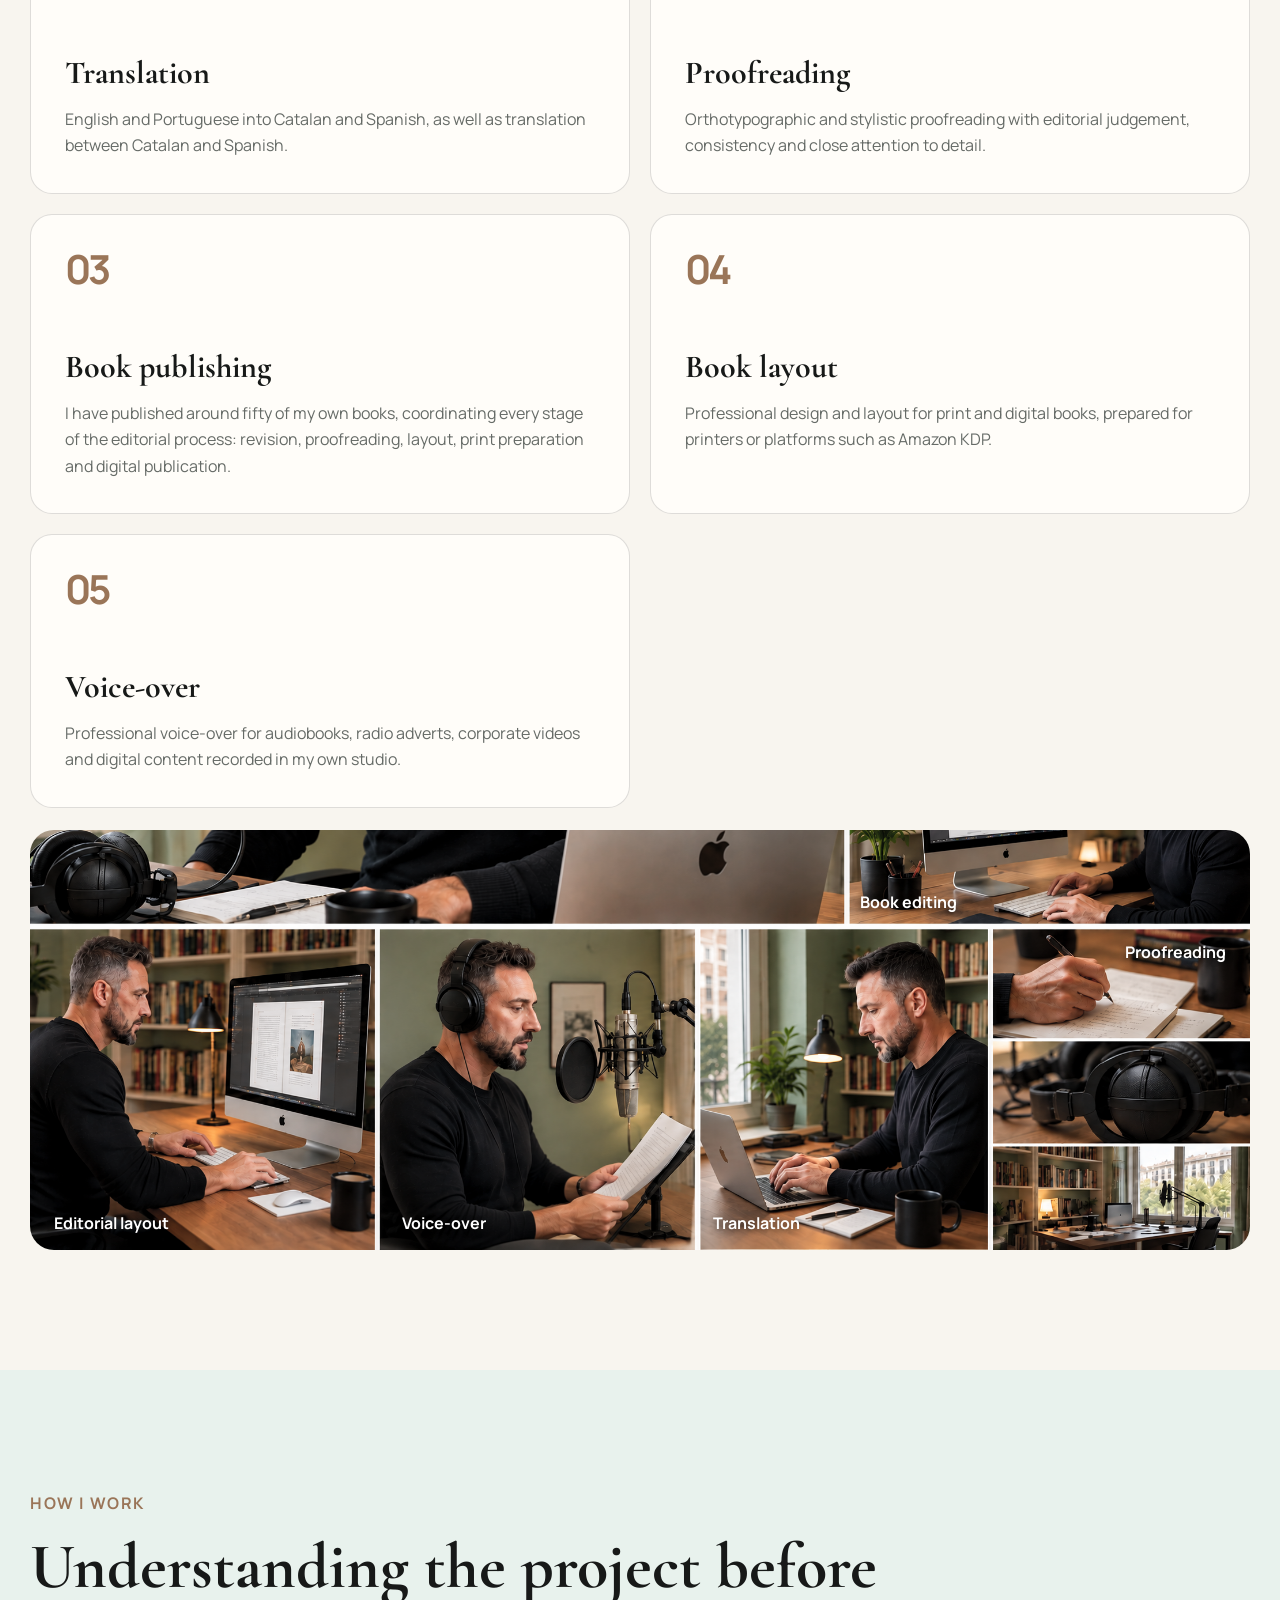
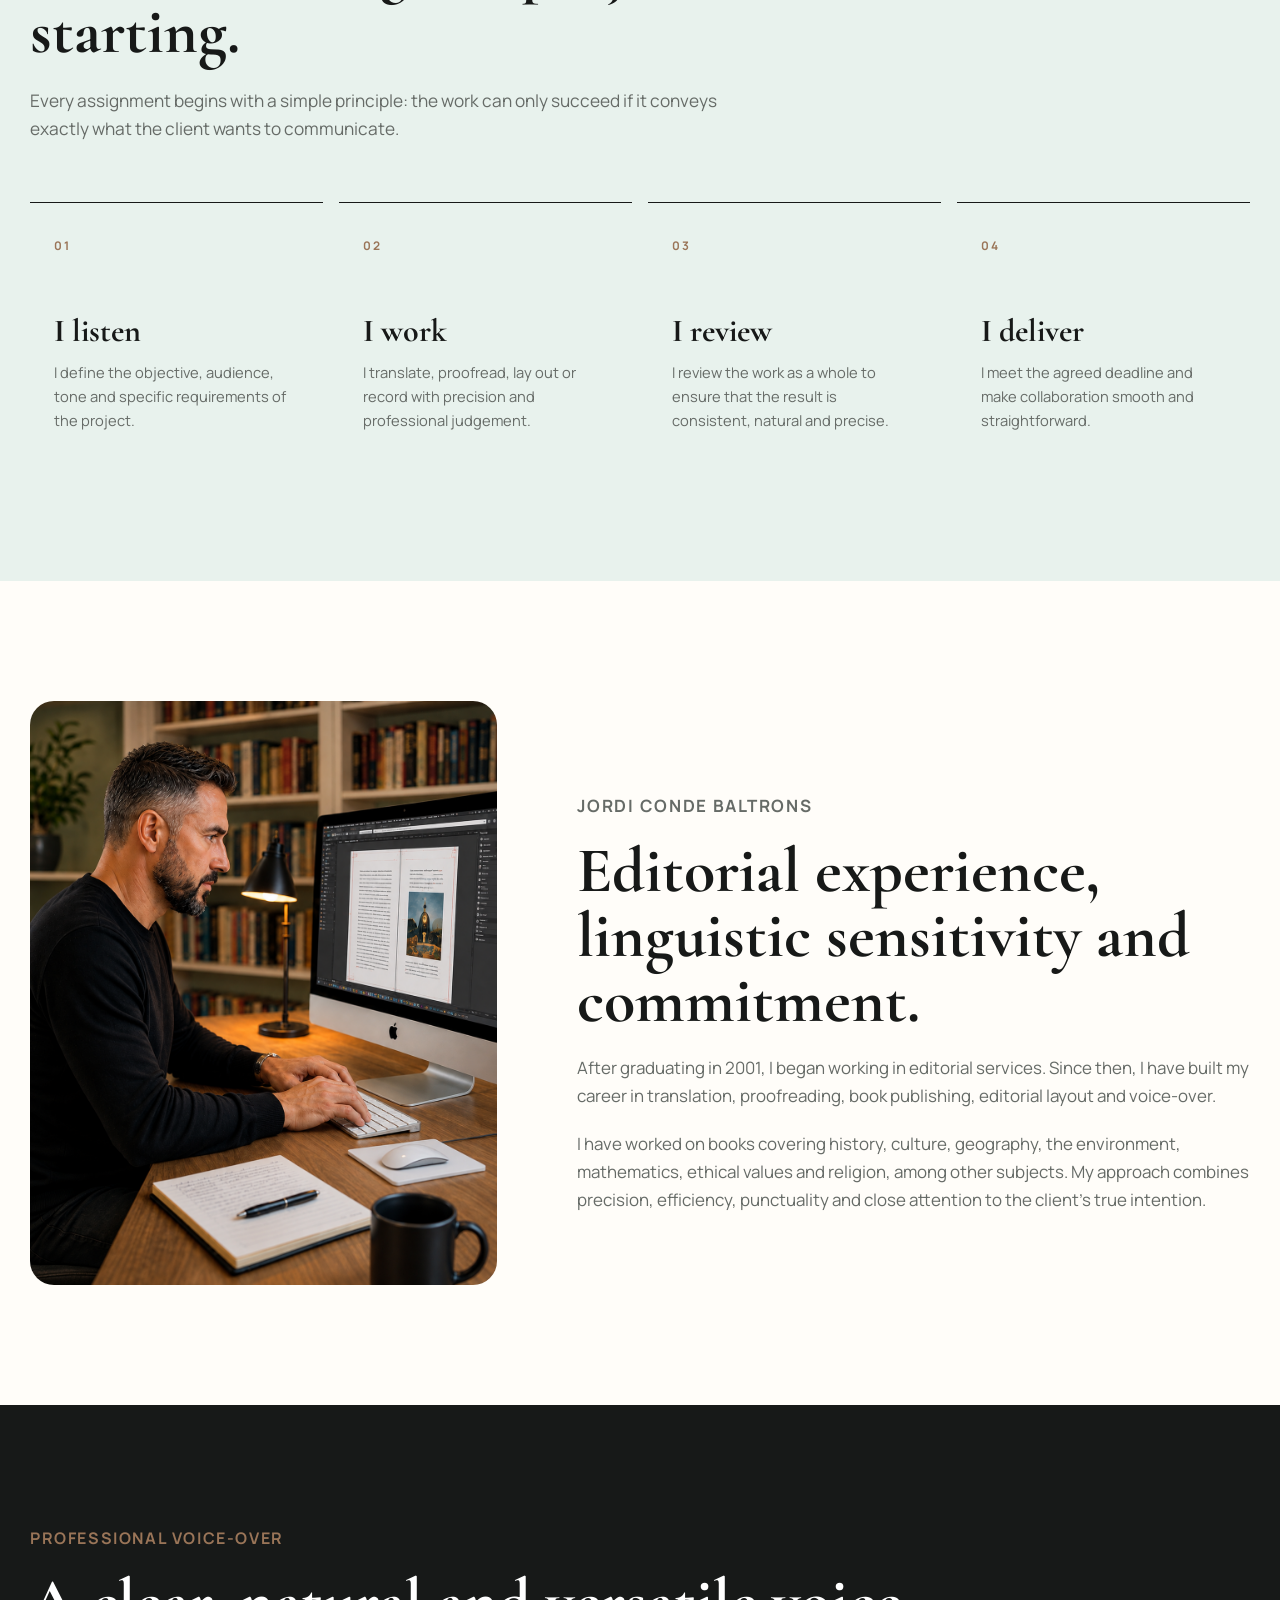
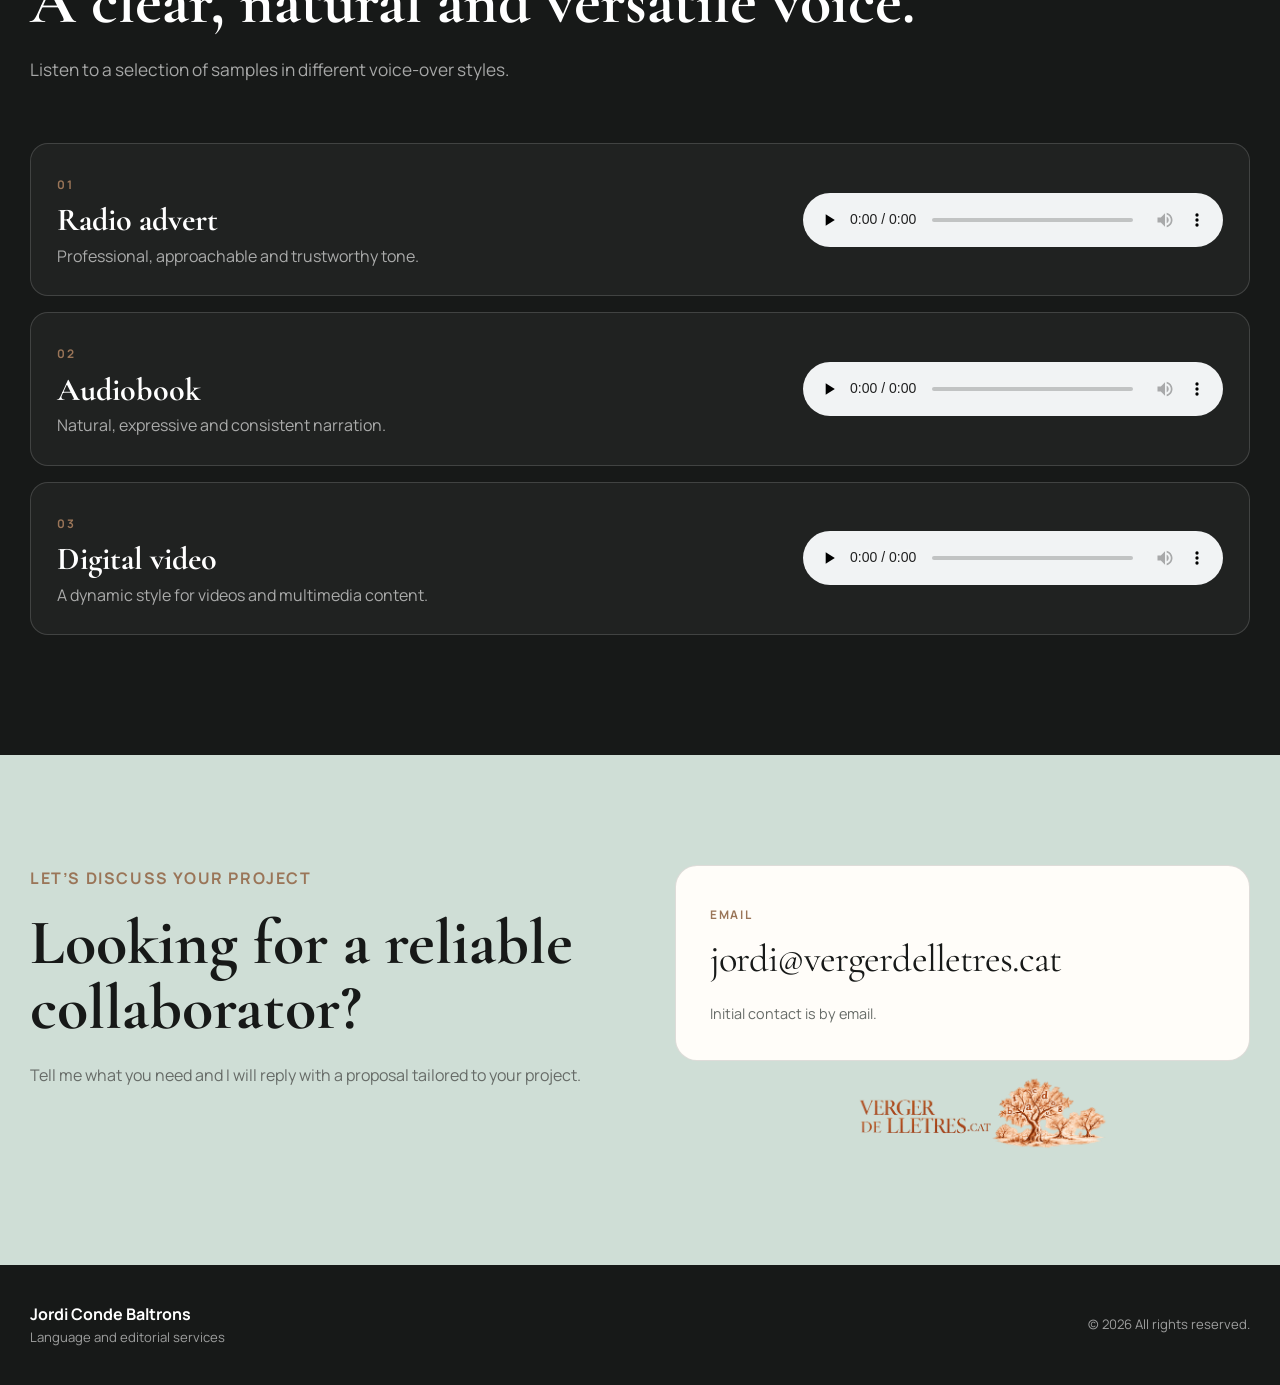
==== commit 2d7f6d97: "Update index.html" ====
--- a/en/index.html
+++ b/en/index.html
@@ -35,4 +35,5 @@
 
 </section>
 </main>
+  <a class="back-to-top" href="#" aria-label="Back to the top of the page">↑ Top</a>
 <footer><div class="wrap footer-inner"><div><strong>Jordi Conde Baltrons</strong><span>Language and editorial services</span></div><p>© <span id="year"></span> All rights reserved.</p></div></footer><script src="../script.js"></script></body></html>
